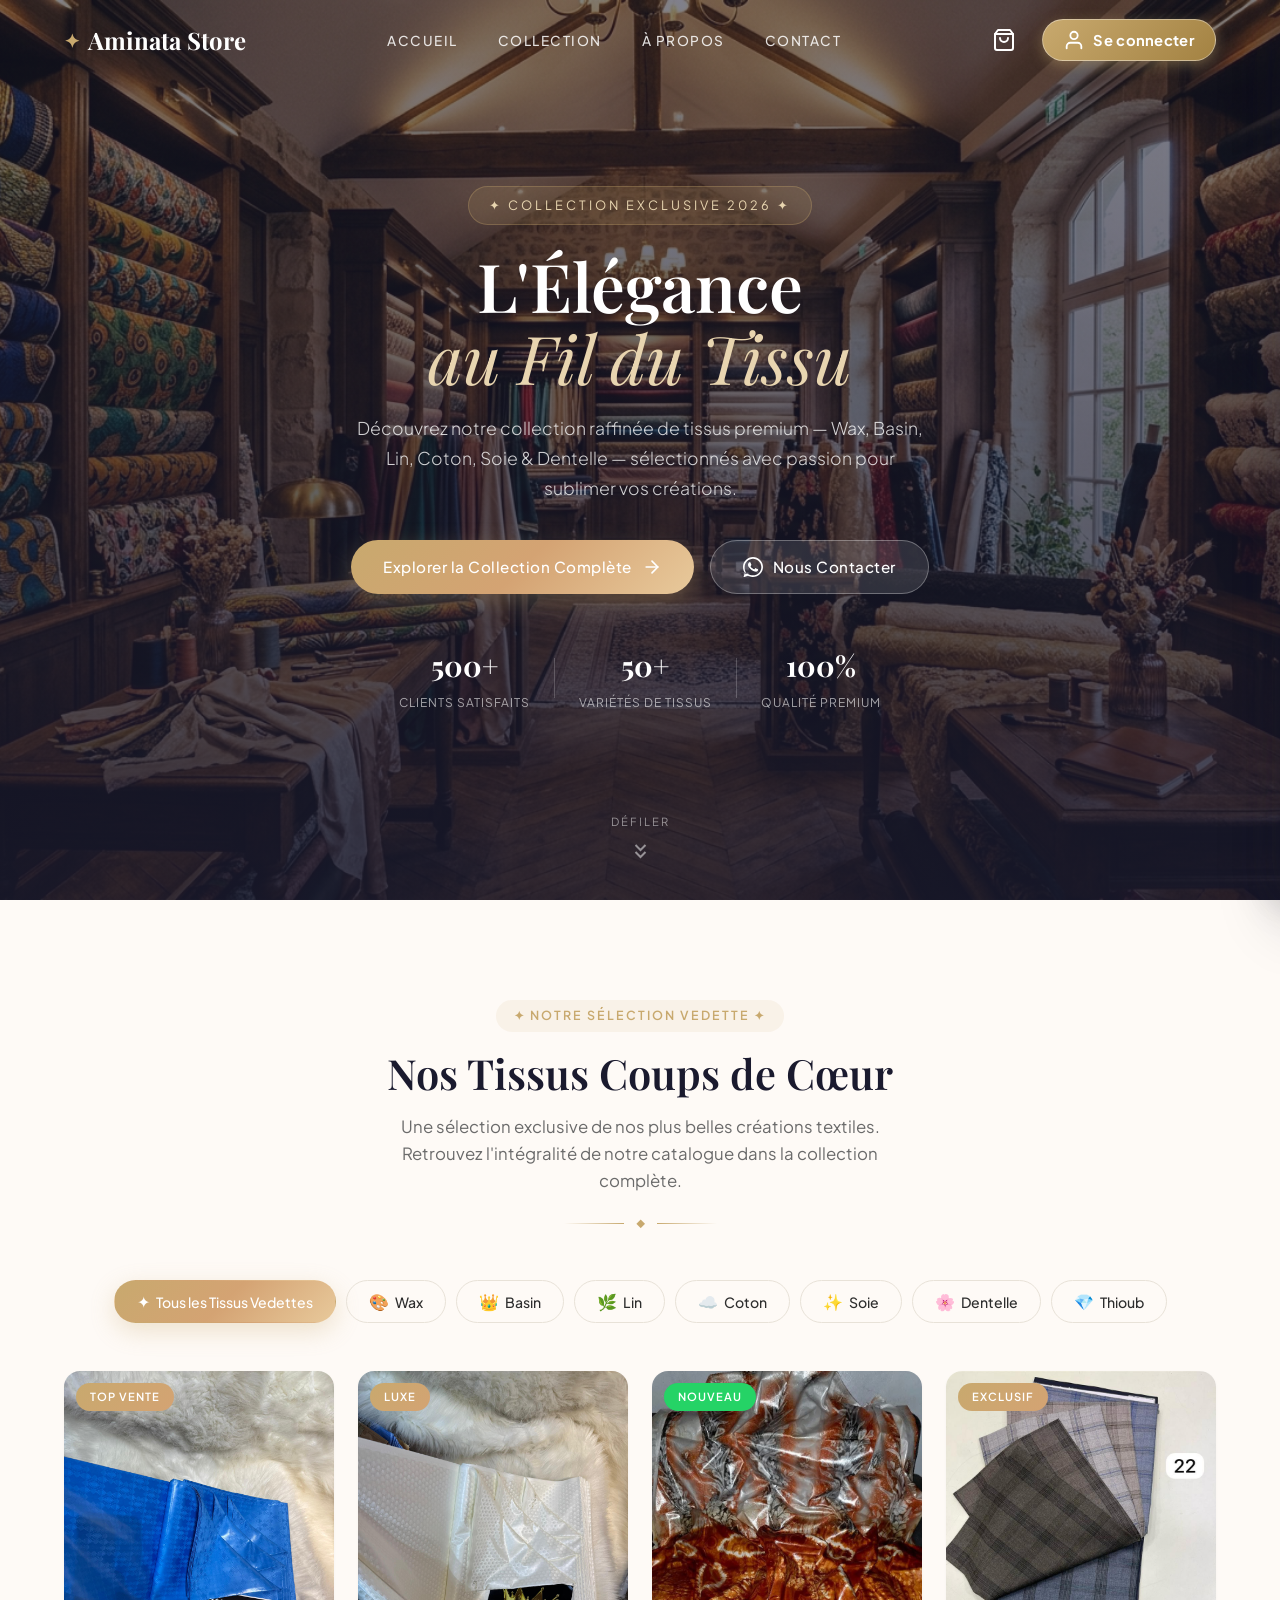
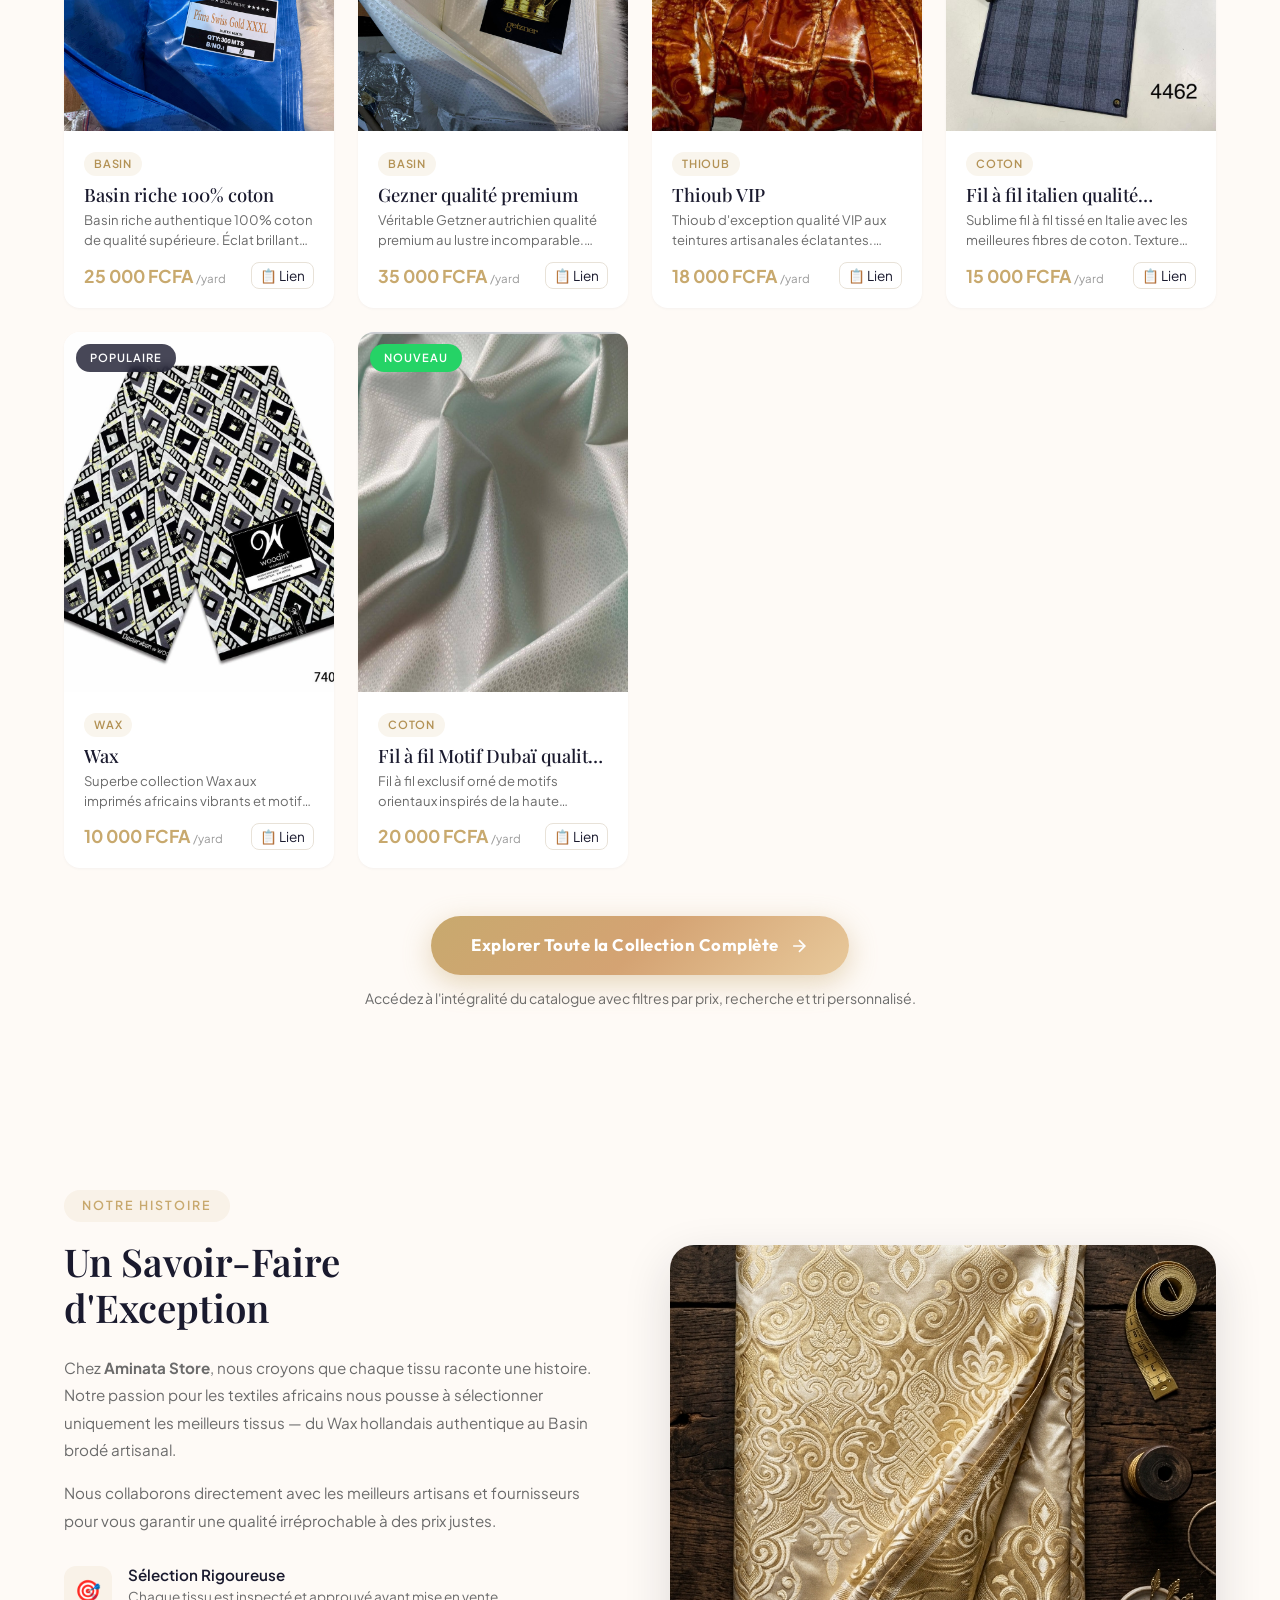
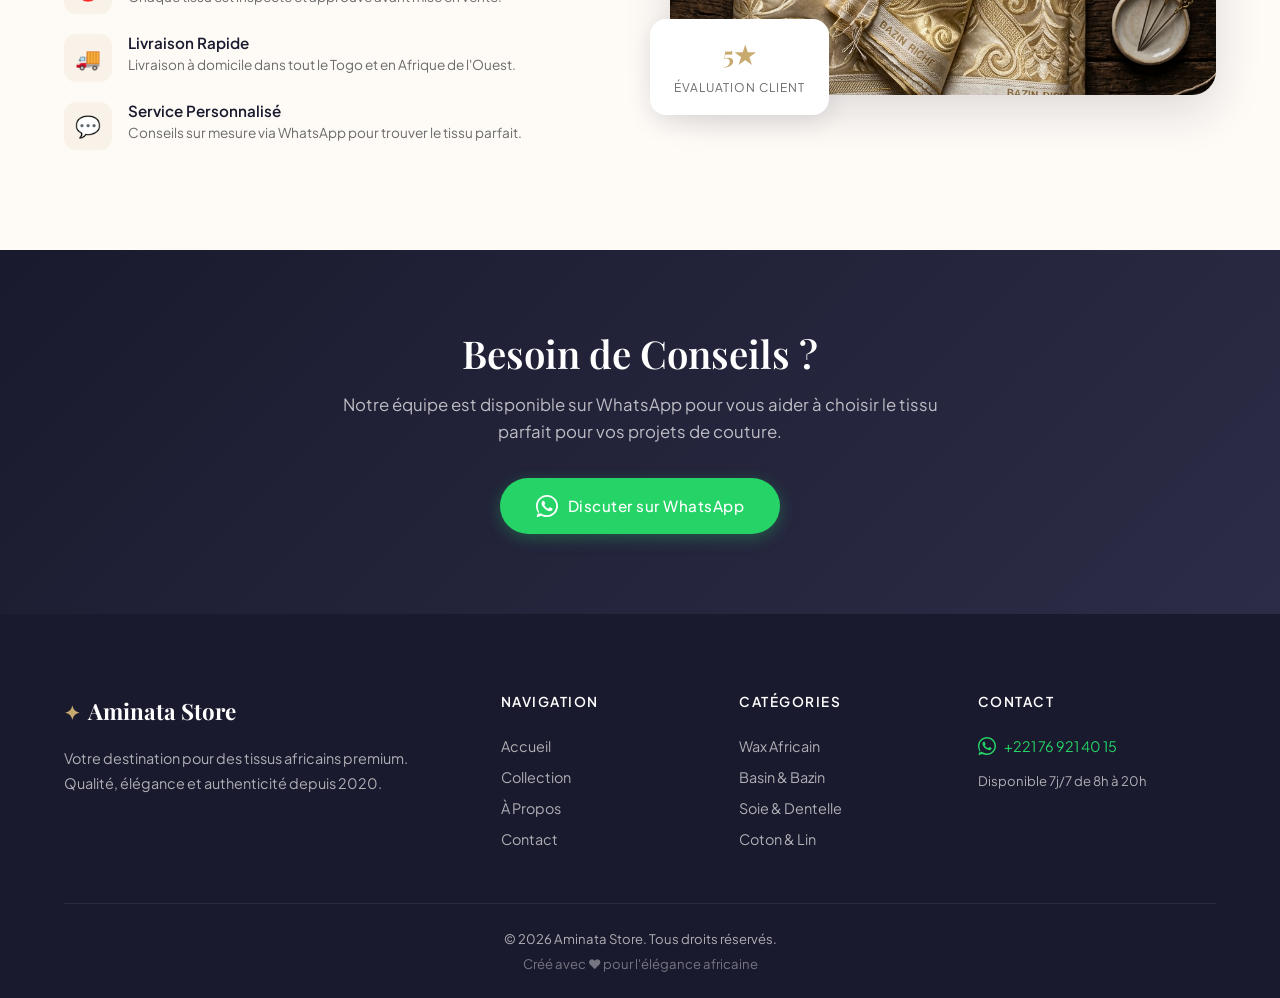
==== index.html @ 43025e97 "perf: instant 0ms product loading without blocking network calls on boot" ====
<!DOCTYPE html>
<html lang="fr">

<head>
    <meta charset="UTF-8">
    <meta name="viewport" content="width=device-width, initial-scale=1.0">
    <meta name="description"
        content="Aminata Store — Votre boutique en ligne de tissus africains premium. Wax, Basin, Lin, Coton, Soie, Dentelle et plus encore. Qualité exceptionnelle, livraison rapide.">
    <meta name="keywords"
        content="tissu, wax, basin, lin, coton, soie, dentelle, tissu africain, boutique tissu, pagne, bazin, ankara, aminata store">
    <meta name="theme-color" content="#C8A96E">
    <title>Aminata Store — Tissus Premium & Élégance Africaine</title>

    <!-- Google Fonts -->
    <link rel="preconnect" href="https://fonts.googleapis.com">
    <link rel="preconnect" href="https://fonts.gstatic.com" crossorigin>
    <link rel="preconnect" href="https://nglihypdaiyftfutjqoo.supabase.co" crossorigin>
    <link rel="dns-prefetch" href="https://nglihypdaiyftfutjqoo.supabase.co">
    <link
        href="https://fonts.googleapis.com/css2?family=Outfit:wght@300;400;500;600;700;800;900&family=Playfair+Display:ital,wght@0,400;0,500;0,600;0,700;0,800;1,400;1,500&family=Plus+Jakarta+Sans:wght@400;500;600;700;800&family=Inter:wght@300;400;500;600;700&display=swap"
        rel="stylesheet">

    <!-- Stylesheet -->
    <link rel="stylesheet" href="styles.css">

    <!-- Meta Pixel Code -->
    <script>
        !function (f, b, e, v, n, t, s) {
            if (f.fbq) return; n = f.fbq = function () {
                n.callMethod ?
                n.callMethod.apply(n, arguments) : n.queue.push(arguments)
            };
            if (!f._fbq) f._fbq = n; n.push = n; n.loaded = !0; n.version = '2.0';
            n.queue = []; t = b.createElement(e); t.async = !0;
            t.src = v; s = b.getElementsByTagName(e)[0];
            s.parentNode.insertBefore(t, s)
        }(window, document, 'script',
            'https://connect.facebook.net/en_US/fbevents.js');
        var _activePixel = (function () { try { return localStorage.getItem('aminata_meta_pixel_id') || '1532882571493316'; } catch (e) { return '1532882571493316'; } })();
        fbq('init', _activePixel);
        fbq('track', 'PageView');
    </script>
    <noscript><img height="1" width="1" style="display:none"
            src="https://www.facebook.com/tr?id=1532882571493316&ev=PageView&noscript=1" /></noscript>
    <!-- End Meta Pixel Code -->
</head>

<body>

    <!-- ===== NAVIGATION ===== -->
    <nav class="navbar" id="navbar">
        <div class="navbar-container">
            <a href="#" class="navbar-logo">
                <span class="logo-icon">✦</span>
                <span class="logo-text">Aminata Store</span>
            </a>

            <ul class="navbar-links" id="navLinks">
                <li><a href="#accueil" class="nav-link">Accueil</a></li>
                <li><a href="collection.html" class="nav-link">Collection</a></li>
                <li><a href="#apropos" class="nav-link">À Propos</a></li>
                <li><a href="#contact" class="nav-link">Contact</a></li>
            </ul>

            <div class="navbar-actions">
                <button class="cart-btn" id="cartBtn" aria-label="Ouvrir le panier">
                    <svg width="24" height="24" viewBox="0 0 24 24" fill="none" stroke="currentColor" stroke-width="2"
                        stroke-linecap="round" stroke-linejoin="round">
                        <path d="M6 2L3 6v14a2 2 0 002 2h14a2 2 0 002-2V6l-3-4z"></path>
                        <line x1="3" y1="6" x2="21" y2="6"></line>
                        <path d="M16 10a4 4 0 01-8 0"></path>
                    </svg>
                    <span class="cart-badge" id="cartBadge">0</span>
                </button>
                <!-- Auth Button -->
                <button class="auth-btn" id="authBtn" aria-label="Se connecter">
                    <svg width="22" height="22" viewBox="0 0 24 24" fill="none" stroke="currentColor" stroke-width="2"
                        stroke-linecap="round" stroke-linejoin="round">
                        <path d="M20 21v-2a4 4 0 00-4-4H8a4 4 0 00-4 4v2"></path>
                        <circle cx="12" cy="7" r="4"></circle>
                    </svg>
                    <span class="auth-btn-text" id="authBtnText">Se connecter</span>
                </button>


                <button class="hamburger" id="hamburger" aria-label="Menu">
                    <span></span>
                    <span></span>
                    <span></span>
                </button>
            </div>
        </div>
    </nav>

    <!-- ===== HERO SECTION ===== -->
    <section class="hero" id="accueil">
        <div class="hero-bg" style="background-image: url('images/hero_banner.jpg');"></div>
        <div class="hero-overlay"></div>
        <div class="hero-content">
            <div class="hero-badge">✦ Collection Exclusive 2026 ✦</div>
            <h1 class="hero-title">L'Élégance<br><span class="hero-title-accent">au Fil du Tissu</span></h1>
            <p class="hero-subtitle">Découvrez notre collection raffinée de tissus premium — Wax, Basin, Lin, Coton,
                Soie & Dentelle — sélectionnés avec passion pour sublimer vos créations.</p>
            <div class="hero-actions">
                <a href="collection.html" class="btn btn-primary" id="ctaExplorer">
                    <span>Explorer la Collection Complète</span>
                    <svg width="20" height="20" viewBox="0 0 24 24" fill="none" stroke="currentColor" stroke-width="2"
                        stroke-linecap="round" stroke-linejoin="round">
                        <line x1="5" y1="12" x2="19" y2="12"></line>
                        <polyline points="12 5 19 12 12 19"></polyline>
                    </svg>
                </a>
                <a href="https://wa.me/221769214015" target="_blank" class="btn btn-secondary" id="ctaWhatsApp">
                    <svg width="20" height="20" viewBox="0 0 24 24" fill="currentColor">
                        <path
                            d="M17.472 14.382c-.297-.149-1.758-.867-2.03-.967-.273-.099-.471-.148-.67.15-.197.297-.767.966-.94 1.164-.173.199-.347.223-.644.075-.297-.15-1.255-.463-2.39-1.475-.883-.788-1.48-1.761-1.653-2.059-.173-.297-.018-.458.13-.606.134-.133.298-.347.446-.52.149-.174.198-.298.298-.497.099-.198.05-.371-.025-.52-.075-.149-.669-1.612-.916-2.207-.242-.579-.487-.5-.669-.51-.173-.008-.371-.01-.57-.01-.198 0-.52.074-.792.372-.272.297-1.04 1.016-1.04 2.479 0 1.462 1.065 2.875 1.213 3.074.149.198 2.096 3.2 5.077 4.487.709.306 1.262.489 1.694.625.712.227 1.36.195 1.871.118.571-.085 1.758-.719 2.006-1.413.248-.694.248-1.289.173-1.413-.074-.124-.272-.198-.57-.347z" />
                        <path
                            d="M12 0C5.373 0 0 5.373 0 12c0 2.625.846 5.059 2.284 7.034L.789 23.492a.5.5 0 00.611.611l4.458-1.495A11.952 11.952 0 0012 24c6.627 0 12-5.373 12-12S18.627 0 12 0zm0 22c-2.384 0-4.593-.693-6.46-1.886l-.452-.287-2.648.888.888-2.648-.287-.452A9.956 9.956 0 012 12C2 6.486 6.486 2 12 2s10 4.486 10 10-4.486 10-10 10z" />
                    </svg>
                    <span>Nous Contacter</span>
                </a>
            </div>
            <div class="hero-stats">
                <div class="stat">
                    <span class="stat-number">500+</span>
                    <span class="stat-label">Clients Satisfaits</span>
                </div>
                <div class="stat-divider"></div>
                <div class="stat">
                    <span class="stat-number">50+</span>
                    <span class="stat-label">Variétés de Tissus</span>
                </div>
                <div class="stat-divider"></div>
                <div class="stat">
                    <span class="stat-number">100%</span>
                    <span class="stat-label">Qualité Premium</span>
                </div>
            </div>
        </div>
        <div class="hero-scroll-indicator">
            <span>Défiler</span>
            <div class="scroll-arrow">
                <svg width="24" height="24" viewBox="0 0 24 24" fill="none" stroke="currentColor" stroke-width="2">
                    <polyline points="7 13 12 18 17 13"></polyline>
                    <polyline points="7 6 12 11 17 6"></polyline>
                </svg>
            </div>
        </div>
    </section>

    <!-- ===== FAVORITES / COUPS DE CŒUR SECTION ===== -->
    <section class="collection" id="collection">
        <div class="container">
            <div class="section-header">
                <span class="section-badge">✦ Notre Sélection Vedette ✦</span>
                <h2 class="section-title">Nos Tissus Coups de Cœur</h2>
                <p class="section-subtitle">Une sélection exclusive de nos plus belles créations textiles. Retrouvez
                    l'intégralité de notre catalogue dans la collection complète.</p>
                <div class="section-divider">
                    <span class="divider-diamond">◆</span>
                </div>
            </div>

            <!-- Category Filters for Featured Products -->
            <div class="categories" id="categories">
                <button class="category-tab active" data-category="all">
                    <span class="tab-icon">✦</span>
                    Tous les Tissus Vedettes
                </button>
                <button class="category-tab" data-category="Wax">
                    <span class="tab-icon">🎨</span>
                    Wax
                </button>
                <button class="category-tab" data-category="Basin">
                    <span class="tab-icon">👑</span>
                    Basin
                </button>
                <button class="category-tab" data-category="Lin">
                    <span class="tab-icon">🌿</span>
                    Lin
                </button>
                <button class="category-tab" data-category="Coton">
                    <span class="tab-icon">☁️</span>
                    Coton
                </button>
                <button class="category-tab" data-category="Soie">
                    <span class="tab-icon">✨</span>
                    Soie
                </button>
                <button class="category-tab" data-category="Dentelle">
                    <span class="tab-icon">🌸</span>
                    Dentelle
                </button>
                <button class="category-tab" data-category="Thioub">
                    <span class="tab-icon">💎</span>
                    Thioub
                </button>
            </div>

            <!-- Favorites Products Grid -->
            <div class="products-grid" id="productsGrid">
                <!-- Only favorite products are rendered here by JavaScript -->
            </div>

            <!-- Direct CTA to Full Collection Page -->
            <div class="view-all-collection-box">
                <a href="collection.html" class="btn btn-primary btn-view-all">
                    <span>Explorer Toute la Collection Complète</span>
                    <svg width="20" height="20" viewBox="0 0 24 24" fill="none" stroke="currentColor" stroke-width="2">
                        <line x1="5" y1="12" x2="19" y2="12"></line>
                        <polyline points="12 5 19 12 12 19"></polyline>
                    </svg>
                </a>
                <p style="font-size: 0.88rem; color: var(--color-text-light);">Accédez à l'intégralité du catalogue avec
                    filtres par prix, recherche et tri personnalisé.</p>
            </div>
        </div>
    </section>

    <!-- ===== ABOUT SECTION ===== -->
    <section class="about" id="apropos">
        <div class="container">
            <div class="about-grid">
                <div class="about-content">
                    <span class="section-badge">Notre Histoire</span>
                    <h2 class="section-title" style="text-align: left;">Un Savoir-Faire<br>d'Exception</h2>
                    <p class="about-text">Chez <strong>Aminata Store</strong>, nous croyons que chaque tissu raconte une
                        histoire. Notre passion pour les textiles africains nous pousse à sélectionner uniquement les
                        meilleurs tissus — du Wax hollandais authentique au Basin brodé artisanal.</p>
                    <p class="about-text">Nous collaborons directement avec les meilleurs artisans et fournisseurs pour
                        vous garantir une qualité irréprochable à des prix justes.</p>
                    <div class="about-features">
                        <div class="feature">
                            <div class="feature-icon">🎯</div>
                            <div>
                                <h4>Sélection Rigoureuse</h4>
                                <p>Chaque tissu est inspecté et approuvé avant mise en vente.</p>
                            </div>
                        </div>
                        <div class="feature">
                            <div class="feature-icon">🚚</div>
                            <div>
                                <h4>Livraison Rapide</h4>
                                <p>Livraison à domicile dans tout le Togo et en Afrique de l'Ouest.</p>
                            </div>
                        </div>
                        <div class="feature">
                            <div class="feature-icon">💬</div>
                            <div>
                                <h4>Service Personnalisé</h4>
                                <p>Conseils sur mesure via WhatsApp pour trouver le tissu parfait.</p>
                            </div>
                        </div>
                    </div>
                </div>
                <div class="about-visual">
                    <div class="about-image-wrapper">
                        <img src="images/basin_riche.jpg" alt="Tissus premium de Aminata Store" loading="lazy">
                        <div class="about-image-accent"></div>
                    </div>
                    <div class="about-trust-badge">
                        <span class="trust-number">5★</span>
                        <span class="trust-text">Évaluation Client</span>
                    </div>
                </div>
            </div>
        </div>
    </section>

    <!-- ===== CONTACT / CTA SECTION ===== -->
    <section class="cta-section" id="contact">
        <div class="container">
            <div class="cta-content">
                <h2 class="cta-title">Besoin de Conseils ?</h2>
                <p class="cta-text">Notre équipe est disponible sur WhatsApp pour vous aider à choisir le tissu parfait
                    pour vos projets de couture.</p>
                <a href="https://wa.me/221769214015" target="_blank" class="btn btn-whatsapp">
                    <svg width="24" height="24" viewBox="0 0 24 24" fill="currentColor">
                        <path
                            d="M17.472 14.382c-.297-.149-1.758-.867-2.03-.967-.273-.099-.471-.148-.67.15-.197.297-.767.966-.94 1.164-.173.199-.347.223-.644.075-.297-.15-1.255-.463-2.39-1.475-.883-.788-1.48-1.761-1.653-2.059-.173-.297-.018-.458.13-.606.134-.133.298-.347.446-.52.149-.174.198-.298.298-.497.099-.198.05-.371-.025-.52-.075-.149-.669-1.612-.916-2.207-.242-.579-.487-.5-.669-.51-.173-.008-.371-.01-.57-.01-.198 0-.52.074-.792.372-.272.297-1.04 1.016-1.04 2.479 0 1.462 1.065 2.875 1.213 3.074.149.198 2.096 3.2 5.077 4.487.709.306 1.262.489 1.694.625.712.227 1.36.195 1.871.118.571-.085 1.758-.719 2.006-1.413.248-.694.248-1.289.173-1.413-.074-.124-.272-.198-.57-.347z" />
                        <path
                            d="M12 0C5.373 0 0 5.373 0 12c0 2.625.846 5.059 2.284 7.034L.789 23.492a.5.5 0 00.611.611l4.458-1.495A11.952 11.952 0 0012 24c6.627 0 12-5.373 12-12S18.627 0 12 0zm0 22c-2.384 0-4.593-.693-6.46-1.886l-.452-.287-2.648.888.888-2.648-.287-.452A9.956 9.956 0 012 12C2 6.486 6.486 2 12 2s10 4.486 10 10-4.486 10-10 10z" />
                    </svg>
                    <span>Discuter sur WhatsApp</span>
                </a>
            </div>
        </div>
    </section>

    <!-- ===== FOOTER ===== -->
    <footer class="footer">
        <div class="container">
            <div class="footer-grid">
                <div class="footer-brand">
                    <a href="#" class="footer-logo">
                        <span class="logo-icon">✦</span>
                        <span>Aminata Store</span>
                    </a>
                    <p class="footer-desc">Votre destination pour des tissus africains premium. Qualité, élégance et
                        authenticité depuis 2020.</p>
                </div>
                <div class="footer-links">
                    <h4>Navigation</h4>
                    <a href="#accueil">Accueil</a>
                    <a href="#collection">Collection</a>
                    <a href="#apropos">À Propos</a>
                    <a href="#contact">Contact</a>
                </div>
                <div class="footer-links">
                    <h4>Catégories</h4>
                    <a href="#collection" data-filter="Wax">Wax Africain</a>
                    <a href="#collection" data-filter="Basin">Basin & Bazin</a>
                    <a href="#collection" data-filter="Soie">Soie & Dentelle</a>
                    <a href="#collection" data-filter="Coton">Coton & Lin</a>
                </div>
                <div class="footer-contact">
                    <h4>Contact</h4>
                    <a href="https://wa.me/221769214015" target="_blank" class="footer-whatsapp">
                        <svg width="18" height="18" viewBox="0 0 24 24" fill="currentColor">
                            <path
                                d="M17.472 14.382c-.297-.149-1.758-.867-2.03-.967-.273-.099-.471-.148-.67.15-.197.297-.767.966-.94 1.164-.173.199-.347.223-.644.075-.297-.15-1.255-.463-2.39-1.475-.883-.788-1.48-1.761-1.653-2.059-.173-.297-.018-.458.13-.606.134-.133.298-.347.446-.52.149-.174.198-.298.298-.497.099-.198.05-.371-.025-.52-.075-.149-.669-1.612-.916-2.207-.242-.579-.487-.5-.669-.51-.173-.008-.371-.01-.57-.01-.198 0-.52.074-.792.372-.272.297-1.04 1.016-1.04 2.479 0 1.462 1.065 2.875 1.213 3.074.149.198 2.096 3.2 5.077 4.487.709.306 1.262.489 1.694.625.712.227 1.36.195 1.871.118.571-.085 1.758-.719 2.006-1.413.248-.694.248-1.289.173-1.413-.074-.124-.272-.198-.57-.347z" />
                            <path
                                d="M12 0C5.373 0 0 5.373 0 12c0 2.625.846 5.059 2.284 7.034L.789 23.492a.5.5 0 00.611.611l4.458-1.495A11.952 11.952 0 0012 24c6.627 0 12-5.373 12-12S18.627 0 12 0zm0 22c-2.384 0-4.593-.693-6.46-1.886l-.452-.287-2.648.888.888-2.648-.287-.452A9.956 9.956 0 012 12C2 6.486 6.486 2 12 2s10 4.486 10 10-4.486 10-10 10z" />
                        </svg>
                        <span>+221 76 921 40 15</span>
                    </a>
                    <p class="footer-hours">Disponible 7j/7 de 8h à 20h</p>
                </div>
            </div>
            <div class="footer-bottom">
                <p>&copy; 2026 Aminata Store. Tous droits réservés.</p>
                <p class="footer-credit">Créé avec ❤️ pour l'élégance africaine</p>
            </div>
        </div>
    </footer>

    <!-- ===== CART SIDEBAR ===== -->
    <div class="cart-overlay" id="cartOverlay"></div>
    <aside class="cart-sidebar" id="cartSidebar">
        <div class="cart-header">
            <h3>
                <svg width="22" height="22" viewBox="0 0 24 24" fill="none" stroke="currentColor" stroke-width="2"
                    stroke-linecap="round" stroke-linejoin="round">
                    <path d="M6 2L3 6v14a2 2 0 002 2h14a2 2 0 002-2V6l-3-4z"></path>
                    <line x1="3" y1="6" x2="21" y2="6"></line>
                    <path d="M16 10a4 4 0 01-8 0"></path>
                </svg>
                Mon Panier
                <span class="cart-header-count" id="cartHeaderCount">(0)</span>
            </h3>
            <button class="cart-close" id="cartClose" aria-label="Fermer le panier">
                <svg width="24" height="24" viewBox="0 0 24 24" fill="none" stroke="currentColor" stroke-width="2"
                    stroke-linecap="round" stroke-linejoin="round">
                    <line x1="18" y1="6" x2="6" y2="18"></line>
                    <line x1="6" y1="6" x2="18" y2="18"></line>
                </svg>
            </button>
        </div>

        <div class="cart-items" id="cartItems">
            <!-- Cart items rendered by JS -->
        </div>

        <div class="cart-empty" id="cartEmpty">
            <div class="cart-empty-icon">
                <svg width="64" height="64" viewBox="0 0 24 24" fill="none" stroke="currentColor" stroke-width="1"
                    stroke-linecap="round" stroke-linejoin="round" opacity="0.3">
                    <path d="M6 2L3 6v14a2 2 0 002 2h14a2 2 0 002-2V6l-3-4z"></path>
                    <line x1="3" y1="6" x2="21" y2="6"></line>
                    <path d="M16 10a4 4 0 01-8 0"></path>
                </svg>
            </div>
            <p class="cart-empty-text">Votre panier est vide</p>
            <p class="cart-empty-subtext">Explorez notre collection et ajoutez vos tissus favoris !</p>
            <button class="btn btn-outline" id="continueShopping">Continuer mes achats</button>
        </div>

        <div class="cart-footer" id="cartFooter">
            <div class="cart-total">
                <span>Total</span>
                <span class="cart-total-amount" id="cartTotal">0 FCFA</span>
            </div>
            <button class="btn btn-checkout" id="checkoutBtn">
                <span>Commander</span>
                <svg width="20" height="20" viewBox="0 0 24 24" fill="none" stroke="currentColor" stroke-width="2"
                    stroke-linecap="round" stroke-linejoin="round">
                    <line x1="5" y1="12" x2="19" y2="12"></line>
                    <polyline points="12 5 19 12 12 19"></polyline>
                </svg>
            </button>
        </div>
    </aside>

    <!-- ===== CHECKOUT MODAL ===== -->
    <div class="modal-overlay" id="checkoutOverlay"></div>
    <div class="checkout-modal" id="checkoutModal">
        <button class="modal-close" id="checkoutClose" aria-label="Fermer">
            <svg width="24" height="24" viewBox="0 0 24 24" fill="none" stroke="currentColor" stroke-width="2"
                stroke-linecap="round" stroke-linejoin="round">
                <line x1="18" y1="6" x2="6" y2="18"></line>
                <line x1="6" y1="6" x2="18" y2="18"></line>
            </svg>
        </button>

        <div class="checkout-header">
            <h3>Finaliser la Commande</h3>
            <p>Remplissez vos informations pour finaliser votre commande.</p>
        </div>

        <!-- Order Summary -->
        <div class="order-summary" id="orderSummary">
            <h4>📋 Récapitulatif</h4>
            <div class="order-items" id="orderItems">
                <!-- Filled by JS -->
            </div>
            <div class="order-total">
                <span>Total à payer</span>
                <span class="order-total-amount" id="orderTotal">0 FCFA</span>
            </div>
        </div>

        <!-- Checkout Form -->
        <form class="checkout-form" id="checkoutForm" novalidate>
            <div class="form-group">
                <label for="clientNom">
                    <svg width="16" height="16" viewBox="0 0 24 24" fill="none" stroke="currentColor" stroke-width="2">
                        <path d="M20 21v-2a4 4 0 00-4-4H8a4 4 0 00-4 4v2"></path>
                        <circle cx="12" cy="7" r="4"></circle>
                    </svg>
                    Nom complet <span class="required">*</span>
                </label>
                <input type="text" id="clientNom" placeholder="Ex: Aminata Diallo" required autocomplete="name">
                <span class="form-error" id="nomError"></span>
            </div>

            <div class="form-group">
                <label for="clientPhone">
                    <svg width="16" height="16" viewBox="0 0 24 24" fill="none" stroke="currentColor" stroke-width="2">
                        <path
                            d="M22 16.92v3a2 2 0 01-2.18 2 19.79 19.79 0 01-8.63-3.07 19.5 19.5 0 01-6-6 19.79 19.79 0 01-3.07-8.67A2 2 0 014.11 2h3a2 2 0 012 1.72 12.84 12.84 0 00.7 2.81 2 2 0 01-.45 2.11L8.09 9.91a16 16 0 006 6l1.27-1.27a2 2 0 012.11-.45 12.84 12.84 0 002.81.7A2 2 0 0122 16.92z">
                        </path>
                    </svg>
                    Numéro WhatsApp (avec indicatif) <span class="required">*</span>
                </label>
                <div class="phone-input-wrapper">
                    <select id="countrySelect" class="country-select" aria-label="Indicatif pays">
                        <option value="228" data-flag="🇹🇬" selected>🇹🇬 Togo (+228)</option>
                        <option value="229" data-flag="🇧🇯">🇧🇯 Bénin (+229)</option>
                        <option value="225" data-flag="🇨🇮">🇨🇮 Côte d'Ivoire (+225)</option>
                        <option value="221" data-flag="🇸🇳">🇸🇳 Sénégal (+221)</option>
                        <option value="223" data-flag="🇲🇱">🇲🇱 Mali (+223)</option>
                        <option value="226" data-flag="🇧🇫">🇧🇫 Burkina (+226)</option>
                        <option value="227" data-flag="🇳🇪">🇳🇪 Niger (+227)</option>
                        <option value="237" data-flag="🇨🇲">🇨🇲 Cameroun (+237)</option>
                        <option value="241" data-flag="🇬🇦">🇬🇦 Gabon (+241)</option>
                        <option value="242" data-flag="🇨🇬">🇨🇬 Congo (+242)</option>
                        <option value="243" data-flag="🇨🇩">🇨🇩 RDC (+243)</option>
                        <option value="224" data-flag="🇬🇳">🇬🇳 Guinée (+224)</option>
                        <option value="33" data-flag="🇫🇷">🇫🇷 France (+33)</option>
                        <option value="1" data-flag="🇺🇸">🇺🇸 USA/Canada (+1)</option>
                        <option value="32" data-flag="🇧🇪">🇧🇪 Belgique (+32)</option>
                    </select>
                    <input type="tel" id="clientPhone" placeholder="90 12 34 56" required autocomplete="tel-national">
                </div>
                <span class="form-error" id="phoneError"></span>
            </div>

            <div class="form-group">
                <label for="clientVille">
                    <svg width="16" height="16" viewBox="0 0 24 24" fill="none" stroke="currentColor" stroke-width="2">
                        <path d="M12 2C8.13 2 5 5.13 5 9c0 5.25 7 13 7 13s7-7.75 7-13c0-3.87-3.13-7-7-7z"></path>
                        <circle cx="12" cy="9" r="2.5"></circle>
                    </svg>
                    Ville / Quartier <span class="required">*</span>
                </label>
                <input type="text" id="clientVille" placeholder="Ex: Lomé, Tokoin" required>
                <span class="form-error" id="villeError"></span>
            </div>

            <div class="form-group">
                <label for="clientCommentaire">
                    <svg width="16" height="16" viewBox="0 0 24 24" fill="none" stroke="currentColor" stroke-width="2">
                        <path d="M21 15a2 2 0 01-2 2H7l-4 4V5a2 2 0 012-2h14a2 2 0 012 2z"></path>
                    </svg>
                    Commentaire ou instructions <span class="optional">(optionnel)</span>
                </label>
                <textarea id="clientCommentaire"
                    placeholder="Précisez une couleur préférée, un lieu de livraison, quantité en yards..."
                    rows="2"></textarea>
            </div>

            <button type="submit" class="btn btn-whatsapp-order" id="submitOrderBtn">
                <svg width="22" height="22" viewBox="0 0 24 24" fill="currentColor">
                    <path
                        d="M17.472 14.382c-.297-.149-1.758-.867-2.03-.967-.273-.099-.471-.148-.67.15-.197.297-.767.966-.94 1.164-.173.199-.347.223-.644.075-.297-.15-1.255-.463-2.39-1.475-.883-.788-1.48-1.761-1.653-2.059-.173-.297-.018-.458.13-.606.134-.133.298-.347.446-.52.149-.174.198-.298.298-.497.099-.198.05-.371-.025-.52-.075-.149-.669-1.612-.916-2.207-.242-.579-.487-.5-.669-.51-.173-.008-.371-.01-.57-.01-.198 0-.52.074-.792.372-.272.297-1.04 1.016-1.04 2.479 0 1.462 1.065 2.875 1.213 3.074.149.198 2.096 3.2 5.077 4.487.709.306 1.262.489 1.694.625.712.227 1.36.195 1.871.118.571-.085 1.758-.719 2.006-1.413.248-.694.248-1.289.173-1.413-.074-.124-.272-.198-.57-.347z" />
                    <path
                        d="M12 0C5.373 0 0 5.373 0 12c0 2.625.846 5.059 2.284 7.034L.789 23.492a.5.5 0 00.611.611l4.458-1.495A11.952 11.952 0 0012 24c6.627 0 12-5.373 12-12S18.627 0 12 0zm0 22c-2.384 0-4.593-.693-6.46-1.886l-.452-.287-2.648.888.888-2.648-.287-.452A9.956 9.956 0 012 12C2 6.486 6.486 2 12 2s10 4.486 10 10-4.486 10-10 10z" />
                </svg>
                <span>Confirmer et Commander sur WhatsApp</span>
            </button>
        </form>
    </div>

    <!-- ===== PRODUCT QUICK VIEW MODAL ===== -->
    <div class="modal-overlay" id="quickViewOverlay"></div>
    <div class="quickview-modal" id="quickViewModal">
        <button class="modal-close" id="quickViewClose" aria-label="Fermer">
            <svg width="24" height="24" viewBox="0 0 24 24" fill="none" stroke="currentColor" stroke-width="2"
                stroke-linecap="round" stroke-linejoin="round">
                <line x1="18" y1="6" x2="6" y2="18"></line>
                <line x1="6" y1="6" x2="18" y2="18"></line>
            </svg>
        </button>
        <div class="quickview-content">
            <div class="quickview-media-section">
                <!-- Main Zoomable Media Display -->
                <div class="quickview-main-media zoom-container" id="qvMainMediaBox">
                    <img id="quickViewImage" class="zoom-image" src="" alt="">
                    <video id="quickViewVideo" class="zoom-video" controls autoplay loop style="display:none;"></video>
                    <div class="zoom-hint">🔍 Survolez pour zoomer</div>
                </div>
                <!-- Media Thumbnails Grid (photos & videos, max 20) -->
                <div class="quickview-thumbnails-wrapper">
                    <span class="media-count-label" id="qvMediaCount">Galerie (0/20)</span>
                    <div class="quickview-thumbnails" id="qvThumbnails"></div>
                </div>
            </div>
            <div class="quickview-details">
                <span class="quickview-category" id="quickViewCategory"></span>
                <h3 class="quickview-name" id="quickViewName"></h3>
                <p class="quickview-description" id="quickViewDescription"></p>
                <p class="quickview-price" id="quickViewPrice"></p>

                <!-- Color Classification & Variant Selector -->
                <div class="quickview-colors-section" id="qvColorsSection">
                    <label class="quickview-label">Couleurs / Variantes disponibles :</label>
                    <div class="color-swatches-grid" id="qvColorSwatches"></div>
                    <span class="selected-color-name" id="qvSelectedColorName"></span>
                </div>

                <div class="quickview-qty">
                    <label class="quickview-label">Quantité (yards) :</label>
                    <div class="qty-controls">
                        <button class="qty-btn" id="qvQtyMinus">−</button>
                        <input type="number" class="qty-input" id="qvQtyInput" value="1" min="1" max="99">
                        <button class="qty-btn" id="qvQtyPlus">+</button>
                    </div>
                </div>
                <button class="btn btn-primary btn-add-quickview" id="qvAddToCart">
                    <svg width="20" height="20" viewBox="0 0 24 24" fill="none" stroke="currentColor" stroke-width="2"
                        stroke-linecap="round" stroke-linejoin="round">
                        <path d="M6 2L3 6v14a2 2 0 002 2h14a2 2 0 002-2V6l-3-4z"></path>
                        <line x1="3" y1="6" x2="21" y2="6"></line>
                        <path d="M16 10a4 4 0 01-8 0"></path>
                    </svg>
                    <span>Ajouter au Panier</span>
                </button>
                <div id="quickViewCopyBtnContainer"></div>
            </div>
        </div>
    </div>

    <!-- ===== LOGIN MODAL ===== -->
    <div class="modal-overlay" id="loginOverlay"></div>
    <div class="login-modal" id="loginModal">
        <button class="modal-close" id="loginClose" aria-label="Fermer">
            <svg width="24" height="24" viewBox="0 0 24 24" fill="none" stroke="currentColor" stroke-width="2"
                stroke-linecap="round" stroke-linejoin="round">
                <line x1="18" y1="6" x2="6" y2="18"></line>
                <line x1="6" y1="6" x2="18" y2="18"></line>
            </svg>
        </button>
        <div class="login-header">
            <h3>Se connecter</h3>
            <p>Choisissez votre type de compte</p>
        </div>
        <!-- Login Tabs -->
        <div class="login-tabs">
            <button class="login-tab active" data-tab="proprietaire">
                <svg width="18" height="18" viewBox="0 0 24 24" fill="none" stroke="currentColor" stroke-width="2"
                    stroke-linecap="round" stroke-linejoin="round" style="vertical-align:-3px;margin-right:4px;">
                    <path d="M2 4l3 12h14l3-12-6 7-4-7-4 7-6-7z"></path>
                </svg>
                <span>Propriétaire</span>
            </button>
            <button class="login-tab" data-tab="client">
                <svg width="18" height="18" viewBox="0 0 24 24" fill="none" stroke="currentColor" stroke-width="2"
                    stroke-linecap="round" stroke-linejoin="round" style="vertical-align:-3px;margin-right:4px;">
                    <path d="M20 21v-2a4 4 0 0 0-4-4H8a4 4 0 0 0-4 4v2"></path>
                    <circle cx="12" cy="7" r="4"></circle>
                </svg>
                <span>Client</span>
            </button>
        </div>
        <!-- Proprietaire Tab -->
        <div class="login-tab-content active" id="tabProprietaire">
            <form id="adminLoginForm" novalidate>
                <div class="form-group">
                    <label for="adminUser">Nom d'utilisateur</label>
                    <input type="text" id="adminUser" placeholder="Nom d'utilisateur" autocomplete="username">
                </div>
                <div class="form-group">
                    <label for="adminPass">Mot de passe</label>
                    <input type="password" id="adminPass" placeholder="Mot de passe" autocomplete="current-password">
                </div>
                <span class="form-error" id="adminLoginError"></span>
                <button type="submit" class="btn btn-login btn-admin-login">
                    <svg width="18" height="18" viewBox="0 0 24 24" fill="none" stroke="currentColor" stroke-width="2">
                        <path d="M2 4l3 12h14l3-12-6 7-4-7-4 7-6-7z"></path>
                    </svg>
                    <span>Connexion Propriétaire</span>
                </button>
            </form>
        </div>
        <!-- Client Tab -->
        <div class="login-tab-content" id="tabClient">
            <!-- Client Login -->
            <div id="clientLoginView">
                <form id="clientLoginForm" novalidate>
                    <div class="form-group">
                        <label for="clientLoginPhone">Numéro WhatsApp *</label>
                        <div class="phone-input-wrapper">
                            <select id="loginCountrySelect" class="country-select" aria-label="Indicatif pays">
                                <option value="228" selected>🇹🇬 +228 (Togo)</option>
                                <option value="229">🇧🇯 +229 (Bénin)</option>
                                <option value="225">🇨🇮 +225 (Côte d'Ivoire)</option>
                                <option value="221">🇸🇳 +221 (Sénégal)</option>
                                <option value="223">🇲🇱 +223 (Mali)</option>
                                <option value="226">🇧🇫 +226 (Burkina)</option>
                                <option value="227">🇳🇪 +227 (Niger)</option>
                                <option value="237">🇨🇲 +237 (Cameroun)</option>
                                <option value="241">🇬🇦 +241 (Gabon)</option>
                                <option value="242">🇨🇬 +242 (Congo)</option>
                                <option value="243">🇨🇩 +243 (RDC)</option>
                                <option value="224">🇬🇳 +224 (Guinée)</option>
                                <option value="33">🇫🇷 +33 (France)</option>
                                <option value="1">🇺🇸 +1 (USA / Canada)</option>
                                <option value="32">🇧🇪 +32 (Belgique)</option>
                                <option value="41">🇨🇭 +41 (Suisse)</option>
                                <option value="44">🇬🇧 +44 (UK)</option>
                                <option value="49">🇩🇪 +49 (Allemagne)</option>
                                <option value="39">🇮🇹 +39 (Italie)</option>
                                <option value="34">🇪🇸 +34 (Espagne)</option>
                                <option value="other">🌐 Autre (+)</option>
                            </select>
                            <input type="tel" id="clientLoginPhone" placeholder="90 12 34 56" required
                                autocomplete="tel">
                        </div>
                    </div>
                    <div class="form-group">
                        <label for="clientLoginPass">Mot de passe *</label>
                        <input type="password" id="clientLoginPass" placeholder="••••••••" required
                            autocomplete="current-password">
                    </div>
                    <span class="form-error" id="clientLoginError"></span>
                    <button type="submit" class="btn btn-login btn-client-login">
                        <svg width="20" height="20" viewBox="0 0 24 24" fill="none" stroke="currentColor"
                            stroke-width="2" stroke-linecap="round" stroke-linejoin="round">
                            <path d="M15 3h4a2 2 0 0 1 2 2v14a2 2 0 0 1-2 2h-4"></path>
                            <polyline points="10 17 15 12 10 7"></polyline>
                            <line x1="15" y1="12" x2="3" y2="12"></line>
                        </svg>
                        <span>Se connecter au Compte</span>
                    </button>
                </form>
                <div class="login-switch">
                    <p>Pas encore de compte ? <a href="#" id="showRegister">Créer un compte</a></p>
                </div>
            </div>
            <!-- Client Register -->
            <div id="clientRegisterView" style="display:none;">
                <form id="clientRegisterForm" novalidate>
                    <div class="form-row">
                        <div class="form-group">
                            <label for="regPrenom">Prénom *</label>
                            <input type="text" id="regPrenom" placeholder="Aminata" required autocomplete="given-name">
                        </div>
                        <div class="form-group">
                            <label for="regNom">Nom *</label>
                            <input type="text" id="regNom" placeholder="Diallo" required autocomplete="family-name">
                        </div>
                    </div>
                    <div class="form-group">
                        <label for="regPhone">Numéro WhatsApp *</label>
                        <div class="phone-input-wrapper">
                            <select id="regCountrySelect" class="country-select" aria-label="Indicatif pays">
                                <option value="228" selected>🇹🇬 +228 (Togo)</option>
                                <option value="229">🇧🇯 +229 (Bénin)</option>
                                <option value="225">🇨🇮 +225 (Côte d'Ivoire)</option>
                                <option value="221">🇸🇳 +221 (Sénégal)</option>
                                <option value="223">🇲🇱 +223 (Mali)</option>
                                <option value="226">🇧🇫 +226 (Burkina)</option>
                                <option value="227">🇳🇪 +227 (Niger)</option>
                                <option value="237">🇨🇲 +237 (Cameroun)</option>
                                <option value="241">🇬🇦 +241 (Gabon)</option>
                                <option value="242">🇨🇬 +242 (Congo)</option>
                                <option value="243">🇨🇩 +243 (RDC)</option>
                                <option value="224">🇬🇳 +224 (Guinée)</option>
                                <option value="33">🇫🇷 +33 (France)</option>
                                <option value="1">🇺🇸 +1 (USA / Canada)</option>
                                <option value="32">🇧🇪 +32 (Belgique)</option>
                                <option value="41">🇨🇭 +41 (Suisse)</option>
                                <option value="44">🇬🇧 +44 (UK)</option>
                                <option value="49">🇩🇪 +49 (Allemagne)</option>
                                <option value="39">🇮🇹 +39 (Italie)</option>
                                <option value="34">🇪🇸 +34 (Espagne)</option>
                                <option value="other">🌐 Autre (+)</option>
                            </select>
                            <input type="tel" id="regPhone" placeholder="90 12 34 56" required autocomplete="tel">
                        </div>
                    </div>
                    <div class="form-group">
                        <label for="regPass">Créer un mot de passe *</label>
                        <input type="password" id="regPass" placeholder="Min. 4 caractères" required
                            autocomplete="new-password">
                    </div>
                    <div class="form-group">
                        <label for="regPassConfirm">Confirmer le mot de passe *</label>
                        <input type="password" id="regPassConfirm" placeholder="Retapez le même mot de passe" required
                            autocomplete="new-password">
                    </div>
                    <span class="form-error" id="clientRegisterError"></span>
                    <button type="submit" class="btn btn-login btn-client-login">
                        <svg width="20" height="20" viewBox="0 0 24 24" fill="none" stroke="currentColor"
                            stroke-width="2" stroke-linecap="round" stroke-linejoin="round">
                            <path d="M16 21v-2a4 4 0 0 0-4-4H5a4 4 0 0 0-4 4v2"></path>
                            <circle cx="8.5" cy="7" r="4"></circle>
                            <line x1="20" y1="8" x2="20" y2="14"></line>
                            <line x1="17" y1="11" x2="23" y2="11"></line>
                        </svg>
                        <span>Créer mon Compte Client</span>
                    </button>
                </form>
                <div class="login-switch">
                    <p>Déjà un compte ? <a href="#" id="showLogin">Se connecter</a></p>
                </div>
            </div>
        </div>
    </div>

    <!-- ===== ADMIN PANEL ===== -->
    <div class="admin-overlay" id="adminOverlay"></div>
    <div class="admin-panel" id="adminPanel">
        <div class="admin-header">
            <div class="admin-header-left">
                <h2 class="admin-title">👑 Espace Administration</h2>
                <p class="admin-subtitle">Aminata Store — Gestion Complète</p>
            </div>
            <div class="admin-header-right">
                <button class="admin-logout-btn" id="adminLogoutBtn" aria-label="Se déconnecter" title="Se déconnecter">
                    <svg width="17" height="17" viewBox="0 0 24 24" fill="none" stroke="currentColor" stroke-width="2.3"
                        stroke-linecap="round" stroke-linejoin="round">
                        <path d="M9 21H5a2 2 0 0 1-2-2V5a2 2 0 0 1 2-2h4"></path>
                        <polyline points="16 17 21 12 16 7"></polyline>
                        <line x1="21" y1="12" x2="9" y2="12"></line>
                    </svg>
                    <span>Déconnexion</span>
                </button>
                <button class="admin-close" id="adminClose" aria-label="Fermer">
                    <svg width="24" height="24" viewBox="0 0 24 24" fill="none" stroke="currentColor" stroke-width="2">
                        <line x1="18" y1="6" x2="6" y2="18"></line>
                        <line x1="6" y1="6" x2="18" y2="18"></line>
                    </svg>
                </button>
            </div>
        </div>
        <!-- Admin Tabs -->
        <div class="admin-nav-tabs">
            <button class="admin-nav-tab active" data-admin-tab="orders">📦 Commandes</button>
            <button class="admin-nav-tab" data-admin-tab="products">🏷️ Produits</button>
            <button class="admin-nav-tab" data-admin-tab="chat">💬 Messages <span class="admin-chat-badge"
                    id="adminChatBadge"></span></button>
            <button class="admin-nav-tab" data-admin-tab="marketing">🚀 Marketing & IA</button>
        </div>
        <!-- Orders Tab -->
        <div class="admin-tab-content active" id="adminTabOrders">
            <div class="admin-kpis">
                <div class="kpi-card">
                    <div class="kpi-icon">📦</div>
                    <div class="kpi-value" id="kpiTotalOrders">0</div>
                    <div class="kpi-label">Commandes Totales</div>
                </div>
                <div class="kpi-card kpi-revenue">
                    <div class="kpi-icon">💰</div>
                    <div class="kpi-value" id="kpiRevenue">0 FCFA</div>
                    <div class="kpi-label">Chiffre d'Affaires</div>
                </div>
                <div class="kpi-card kpi-pending">
                    <div class="kpi-icon">⏳</div>
                    <div class="kpi-value" id="kpiPending">0</div>
                    <div class="kpi-label">En Attente</div>
                </div>
                <div class="kpi-card kpi-delivered">
                    <div class="kpi-icon">✅</div>
                    <div class="kpi-value" id="kpiDelivered">0</div>
                    <div class="kpi-label">Livrées</div>
                </div>
            </div>
            <div class="admin-toolbar">
                <div class="admin-search">
                    <svg width="18" height="18" viewBox="0 0 24 24" fill="none" stroke="currentColor" stroke-width="2">
                        <circle cx="11" cy="11" r="8"></circle>
                        <line x1="21" y1="21" x2="16.65" y2="16.65"></line>
                    </svg>
                    <input type="text" id="adminSearchInput" placeholder="Rechercher par nom ou téléphone...">
                </div>
                <div class="admin-filters">
                    <button class="admin-filter-btn active" data-status="all">Tous</button>
                    <button class="admin-filter-btn" data-status="nouveau">🆕 Nouveau</button>
                    <button class="admin-filter-btn" data-status="en_cours">🔄 En cours</button>
                    <button class="admin-filter-btn" data-status="livre">✅ Livré</button>
                    <button class="admin-filter-btn" data-status="annule">❌ Annulé</button>
                </div>
                <div class="admin-actions-bar">
                    <button class="admin-action-btn" id="adminTestSound">🔔 Test Son</button>
                    <button class="admin-action-btn" id="adminExportCSV">📊 Export CSV</button>
                </div>
            </div>
            <div class="admin-orders-container">
                <table class="admin-orders-table" id="adminOrdersTable">
                    <thead>
                        <tr>
                            <th>ID</th>
                            <th>Date & Heure</th>
                            <th>Client</th>
                            <th>WhatsApp</th>
                            <th>Montant</th>
                            <th>Statut</th>
                            <th>Actions</th>
                        </tr>
                    </thead>
                    <tbody id="adminOrdersBody"></tbody>
                </table>
                <div class="admin-empty" id="adminEmpty">
                    <div class="admin-empty-icon">📭</div>
                    <p>Aucune commande pour le moment</p>
                    <p class="admin-empty-sub">Les nouvelles commandes apparaîtront ici automatiquement.</p>
                </div>
            </div>
        </div>
        <!-- Products Tab -->
        <div class="admin-tab-content" id="adminTabProducts">
            <div class="admin-products-header">
                <h3>🏷️ Gestion des Produits</h3>
                <div style="display:flex;gap:10px;flex-wrap:wrap;">
                    <button class="btn btn-primary btn-add-product" id="addProductBtn">+ Ajouter un Produit</button>
                </div>
            </div>
            <div class="admin-products-grid" id="adminProductsGrid">
                <!-- Rendered by JS -->
            </div>
        </div>
        <!-- Chat Tab -->
        <div class="admin-tab-content" id="adminTabChat">
            <div class="admin-chat-layout">
                <div class="admin-chat-list" id="adminChatList">
                    <h4>💬 Conversations</h4>
                    <div class="admin-chat-contacts" id="adminChatContacts">
                        <!-- Rendered by JS -->
                    </div>
                </div>
                <div class="admin-chat-window" id="adminChatWindow">
                    <div class="admin-chat-placeholder" id="adminChatPlaceholder">
                        <div>💬</div>
                        <p>Sélectionnez une conversation</p>
                    </div>
                    <div class="admin-chat-active" id="adminChatActive" style="display:none;">
                        <div class="admin-chat-top-bar" id="adminChatTopBar"></div>
                        <div class="admin-chat-messages" id="adminChatMessages"></div>
                        <div class="admin-chat-input-bar">
                            <input type="text" id="adminChatInput" placeholder="Écrire un message...">
                            <button class="admin-chat-send" id="adminChatSend">
                                <svg width="20" height="20" viewBox="0 0 24 24" fill="none" stroke="currentColor"
                                    stroke-width="2">
                                    <line x1="22" y1="2" x2="11" y2="13"></line>
                                    <polygon points="22 2 15 22 11 13 2 9 22 2"></polygon>
                                </svg>
                            </button>
                        </div>
                    </div>
                </div>
            </div>
        </div>
        <!-- Marketing & IA Tab -->
        <div class="admin-tab-content" id="adminTabMarketing">
            <div class="marketing-dashboard">
                <!-- 1. Meta Pixel Manager Card (Discreet) -->
                <div class="marketing-card pixel-manager-card">
                    <div class="pixel-summary-row">
                        <div class="pixel-summary-left">
                            <div class="marketing-card-icon">🎯</div>
                            <div>
                                <h3>Meta Pixel (Facebook Ads)</h3>
                                <p>Mesure les visites, ajouts au panier et ventes générés par vos publicités.</p>
                            </div>
                        </div>
                        <div class="pixel-summary-right">
                            <span class="pixel-status-badge" id="pixelStatusBadge">✅ Pixel Actif</span>
                            <button type="button" class="btn btn-secondary btn-toggle-pixel-editor"
                                id="btnTogglePixelEditor">
                                ⚙️ Changer le pixel
                            </button>
                        </div>
                    </div>

                    <!-- Hidden by default editor drawer -->
                    <div class="pixel-editor-drawer" id="pixelEditorDrawer" style="display:none;">
                        <form id="pixelConfigForm" class="pixel-form" novalidate>
                            <div class="form-group">
                                <label for="metaPixelCodeInput">
                                    Code Source complet du Meta Pixel (Facebook Ads) :
                                </label>
                                <textarea id="metaPixelCodeInput" class="pixel-code-textarea" rows="6"
                                    placeholder="Collez ici le code source complet de votre Pixel Meta (avec les balises <script>...)"></textarea>
                                <div class="pixel-actions-row">
                                    <button type="submit" class="btn btn-primary btn-save-pixel" id="btnSavePixel">
                                        💾 Enregistrer le nouveau Pixel
                                    </button>
                                    <button type="button" class="btn btn-secondary btn-reset-pixel" id="btnResetPixel">
                                        🔄 Réinitialiser par défaut
                                    </button>
                                    <button type="button" class="btn btn-cancel-pixel" id="btnCancelPixel">
                                        ✕ Fermer
                                    </button>
                                </div>
                                <small class="form-hint">
                                    💡 Collez le code fourni par Facebook Ads Manager. Les événements de suivi
                                    e-commerce (<strong>PageView</strong>, <strong>AddToCart</strong>,
                                    <strong>InitiateCheckout</strong>, <strong>Purchase</strong>) sont trackés
                                    automatiquement.
                                </small>
                            </div>
                        </form>
                    </div>
                </div>

                <!-- 2. AI Marketing Assistant Card -->
                <div class="marketing-card ai-assistant-card">
                    <div class="marketing-card-header">
                        <div class="marketing-card-icon">✨</div>
                        <div>
                            <h3>Assistant IA Marketing — Abraham</h3>
                            <p>Conseiller stratégique et copywriter personnel d'Aminata pour booster les ventes de
                                tissus.</p>
                        </div>
                        <div class="ai-header-actions">
                            <button type="button" class="btn-clear-ai-history" id="btnClearAiHistory"
                                title="Effacer l'historique et démarrer une nouvelle conversation">
                                🔄 Nouvelle discussion
                            </button>
                        </div>
                    </div>

                    <!-- AI Controls -->
                    <div class="ai-controls-bar">
                        <div class="form-group ai-select-group">
                            <label for="aiProductSelect">🎯 Tissu à promouvoir :</label>
                            <select id="aiProductSelect" class="ai-product-select">
                                <option value="all">🌟 Stratégie Globale Boutique</option>
                            </select>
                        </div>
                        <div class="form-group ai-goal-group">
                            <label for="aiGoalSelect">🎯 Objectif de la Publicité :</label>
                            <select id="aiGoalSelect" class="ai-goal-select">
                                <option value="whatsapp_sales">💬 Ventes Directes WhatsApp (Closing rapide)</option>
                                <option value="ceremonie">👑 Cérémonies, Mariages & Fêtes de Famille</option>
                                <option value="promo_urgence">🔥 Offre Spéciale / Promotion Flash / Déstockage</option>
                                <option value="notoriete">✨ Notoriété & Image de Marque Luxe</option>
                                <option value="diaspora">🌍 Vente Diaspora / Envoi Cadeau</option>
                            </select>
                        </div>
                    </div>

                    <!-- Quick Action Pills -->
                    <div class="ai-quick-actions">
                        <button type="button" class="btn-ai-pill" data-ai-action="copywriting">
                            ✍️ 3 Textes Publicitaires Facebook
                        </button>
                        <button type="button" class="btn-ai-pill" data-ai-action="audience">
                            👥 Ciblage d'Audience Recommandé
                        </button>
                        <button type="button" class="btn-ai-pill" data-ai-action="video_ideas">
                            🎬 3 Idées de Vidéos / Reels Viraux
                        </button>
                        <button type="button" class="btn-ai-pill" data-ai-action="offer_strategy">
                            💰 Stratégie d'Offre Irrésistible
                        </button>
                    </div>

                    <!-- AI Chat Box -->
                    <div class="ai-chat-container">
                        <div class="ai-chat-messages" id="aiMarketingMessages">
                            <div class="ai-msg ai-msg-bot">
                                <div class="ai-msg-avatar">🤖</div>
                                <div class="ai-msg-content">
                                    <p><strong>Bonjour Aminata !</strong> Je suis Abraham votre assistant IA en
                                        marketing e-commerce et publicités Facebook Ads pour vendre vos articles Aminata
                                        Store.</p>
                                    <p>Sélectionnez un tissu ci-dessus et cliquez sur un bouton d'action rapide, ou
                                        posez-moi n'importe quelle question sur votre business ! 🚀</p>
                                </div>
                            </div>
                        </div>

                        <div class="ai-chat-input-bar">
                            <input type="text" id="aiMarketingInput"
                                placeholder="Posez une question ou demandez une stratégie pour un produit..."
                                autocomplete="off">
                            <button type="button" class="btn btn-primary btn-ai-send" id="btnSendAiMarketing">
                                <span>Envoyer</span>
                                <svg width="18" height="18" viewBox="0 0 24 24" fill="none" stroke="currentColor"
                                    stroke-width="2">
                                    <line x1="22" y1="2" x2="11" y2="13"></line>
                                    <polygon points="22 2 15 22 11 13 2 9 22 2"></polygon>
                                </svg>
                            </button>
                        </div>
                    </div>
                </div>
            </div>
        </div>
    </div>

    <!-- ===== ORDER DETAIL MODAL ===== -->
    <div class="modal-overlay" id="orderDetailOverlay"></div>
    <div class="order-detail-modal" id="orderDetailModal">
        <button class="modal-close" id="orderDetailClose" aria-label="Fermer">
            <svg width="24" height="24" viewBox="0 0 24 24" fill="none" stroke="currentColor" stroke-width="2">
                <line x1="18" y1="6" x2="6" y2="18"></line>
                <line x1="6" y1="6" x2="18" y2="18"></line>
            </svg>
        </button>
        <div class="order-detail-header">
            <h3 id="orderDetailTitle">Détails Commande</h3>
            <span class="order-detail-id" id="orderDetailId"></span>
        </div>
        <div class="order-detail-body" id="orderDetailBody"></div>
    </div>

    <!-- ===== PRODUCT ADD/EDIT MODAL ===== -->
    <div class="modal-overlay" id="productModalOverlay"></div>
    <div class="product-form-modal" id="productFormModal">
        <button class="modal-close" id="productFormClose" aria-label="Fermer">
            <svg width="24" height="24" viewBox="0 0 24 24" fill="none" stroke="currentColor" stroke-width="2">
                <line x1="18" y1="6" x2="6" y2="18"></line>
                <line x1="6" y1="6" x2="18" y2="18"></line>
            </svg>
        </button>
        <div class="product-form-header">
            <h3 id="productFormTitle">Ajouter un Produit</h3>
        </div>
        <form id="productForm" novalidate>
            <div class="form-group">
                <label for="prodName">Nom du produit *</label>
                <input type="text" id="prodName" placeholder="Ex: Wax Hollandais Premium" required>
            </div>
            <div class="form-group">
                <label for="prodSlug">URL du produit / Slug (ex: wax-hollandais-premium)</label>
                <input type="text" id="prodSlug"
                    placeholder="Ex: wax-hollandais-premium (généré automatiquement si vide)">
                <small style="color:var(--color-muted); font-size:0.8rem; margin-top:3px; display:block;">
                    🔗 Lien unique pour vos publicités Meta (Facebook/Instagram) et WhatsApp.
                </small>
            </div>
            <div class="form-row">
                <div class="form-group">
                    <label for="prodCategory">Catégorie *</label>
                    <select id="prodCategory" required>
                        <option value="Wax">Wax</option>
                        <option value="Basin">Basin</option>
                        <option value="Lin">Lin</option>
                        <option value="Coton">Coton</option>
                        <option value="Soie">Soie</option>
                        <option value="Dentelle">Dentelle</option>
                        <option value="Thioub">Thioub</option>
                    </select>
                </div>
                <div class="form-group">
                    <label for="prodPrice">Prix (FCFA/yard) *</label>
                    <input type="number" id="prodPrice" placeholder="12000" min="0" required>
                </div>
            </div>
            <div class="form-group">
                <label for="prodDesc">Description</label>
                <textarea id="prodDesc" placeholder="Description du produit..." rows="3"></textarea>
            </div>
            <div class="form-row">
                <div class="form-group">
                    <label for="prodBadge">Badge (optionnel)</label>
                    <input type="text" id="prodBadge" placeholder="Ex: Nouveau, Premium, Populaire">
                </div>
                <div class="form-group">
                    <label for="prodBadgeType">Type de badge</label>
                    <select id="prodBadgeType">
                        <option value="">Standard</option>
                        <option value="premium">Premium (doré)</option>
                        <option value="new">Nouveau (vert)</option>
                    </select>
                </div>
            </div>

            <!-- Primary Photo -->
            <div class="form-group">
                <label>Photo Principale *</label>
                <div class="image-upload-area" id="imageUploadArea">
                    <input type="file" id="prodImage" accept="image/*" hidden>
                    <div class="image-upload-placeholder" id="imageUploadPlaceholder">
                        <div class="upload-icon">📷</div>
                        <p>Sélectionner la photo principale</p>
                        <p class="upload-hint">JPG, PNG — max 3 Mo</p>
                    </div>
                    <img id="imagePreview" class="image-preview" src="" alt="" style="display:none;">
                </div>
            </div>

            <!-- Additional Media (Photos & Videos, max 20) -->
            <div class="form-group">
                <div class="media-upload-header">
                    <label>Photos & Vidéos Supplémentaires (Max 20)</label>
                    <span class="media-counter-badge" id="extraMediaCounter">0 / 20</span>
                </div>
                <div class="extra-media-uploader" id="extraMediaArea">
                    <input type="file" id="prodExtraMedia" accept="image/*,video/*" multiple hidden>
                    <button type="button" class="btn btn-outline btn-add-media" id="btnAddExtraMedia">
                        📷 🎥 Ajouter Médias (Photos / Vidéos)
                    </button>
                    <div class="extra-media-grid" id="extraMediaGrid"></div>
                </div>
            </div>

            <!-- Color Classification & Variants Editor -->
            <div class="form-group">
                <div class="colors-editor-header">
                    <label>Classification Couleurs / Variantes</label>
                    <button type="button" class="btn-text-action" id="btnAddColorVariant">＋ Ajouter une Couleur</button>
                </div>
                <div class="color-variants-list" id="colorVariantsList"></div>
            </div>

            <!-- Featured on Home Toggle -->
            <div class="form-group admin-featured-checkbox-wrap">
                <label class="admin-checkbox-label">
                    <input type="checkbox" id="prodFeatured" checked>
                    <span class="admin-checkbox-text">
                        <strong>⭐ Afficher sur la page d'accueil (Produit Vedette)</strong>
                        <small>Cochez pour mettre ce tissu en avant sur la page d'accueil.</small>
                    </span>
                </label>
            </div>

            <input type="hidden" id="prodEditId" value="">
            <button type="submit" class="btn btn-primary btn-save-product">💾 Enregistrer le Produit</button>
        </form>
    </div>

    <!-- ===== CLIENT PANEL ===== -->
    <div class="admin-overlay" id="clientPanelOverlay"></div>
    <div class="client-panel" id="clientPanel">
        <div class="client-panel-header">
            <div>
                <h2 class="admin-title">👤 Mon Espace</h2>
                <p class="admin-subtitle" id="clientWelcome">Bienvenue</p>
            </div>
            <div class="admin-header-right">
                <button class="admin-logout-btn" id="clientLogoutBtn" aria-label="Se déconnecter"
                    title="Se déconnecter">
                    <svg width="17" height="17" viewBox="0 0 24 24" fill="none" stroke="currentColor" stroke-width="2.3"
                        stroke-linecap="round" stroke-linejoin="round">
                        <path d="M9 21H5a2 2 0 0 1-2-2V5a2 2 0 0 1 2-2h4"></path>
                        <polyline points="16 17 21 12 16 7"></polyline>
                        <line x1="21" y1="12" x2="9" y2="12"></line>
                    </svg>
                    <span>Déconnexion</span>
                </button>
                <button class="admin-close" id="clientPanelClose" aria-label="Fermer">
                    <svg width="24" height="24" viewBox="0 0 24 24" fill="none" stroke="currentColor" stroke-width="2">
                        <line x1="18" y1="6" x2="6" y2="18"></line>
                        <line x1="6" y1="6" x2="18" y2="18"></line>
                    </svg>
                </button>
            </div>
        </div>
        <div class="client-nav-tabs">
            <button class="admin-nav-tab active" data-client-tab="history">📦 Mes Commandes</button>
            <button class="admin-nav-tab" data-client-tab="chat">💬 Chat <span class="client-chat-badge"
                    id="clientChatBadge"></span></button>
            <button class="admin-nav-tab" data-client-tab="settings">⚙️ Paramètres</button>
        </div>
        <!-- Order History -->
        <div class="client-tab-content active" id="clientTabHistory">
            <div class="client-orders" id="clientOrders">
                <!-- Rendered by JS -->
            </div>
        </div>
        <!-- Client Chat -->
        <div class="client-tab-content" id="clientTabChat">
            <div class="client-chat-window">
                <div class="client-chat-messages" id="clientChatMessages"></div>
                <div class="admin-chat-input-bar">
                    <input type="text" id="clientChatInput" placeholder="Écrire un message au propriétaire...">
                    <button class="admin-chat-send" id="clientChatSend">
                        <svg width="20" height="20" viewBox="0 0 24 24" fill="none" stroke="currentColor"
                            stroke-width="2">
                            <line x1="22" y1="2" x2="11" y2="13"></line>
                            <polygon points="22 2 15 22 11 13 2 9 22 2"></polygon>
                        </svg>
                    </button>
                </div>
            </div>
        </div>
        <!-- Client Settings / Security -->
        <div class="client-tab-content" id="clientTabSettings">
            <div class="client-settings-card">
                <div class="client-profile-summary">
                    <div class="client-avatar-large">👤</div>
                    <div class="client-profile-details">
                        <h4 id="clientProfileName">Client</h4>
                        <p id="clientProfilePhone">+228 ...</p>
                    </div>
                </div>

                <div class="settings-section">
                    <h4>🔒 Modifier mon Mot de Passe</h4>
                    <form id="changePasswordForm" class="settings-form" novalidate>
                        <div class="form-group">
                            <label for="oldPass">Mot de passe actuel *</label>
                            <input type="password" id="oldPass" placeholder="Votre mot de passe actuel" required
                                autocomplete="current-password">
                        </div>
                        <div class="form-group">
                            <label for="newPass">Nouveau mot de passe *</label>
                            <input type="password" id="newPass" placeholder="Min. 4 caractères" required
                                autocomplete="new-password">
                        </div>
                        <div class="form-group">
                            <label for="confirmNewPass">Confirmer le nouveau mot de passe *</label>
                            <input type="password" id="confirmNewPass" placeholder="Retapez le nouveau mot de passe"
                                required autocomplete="new-password">
                        </div>
                        <div class="form-error" id="changePassError"></div>
                        <button type="submit" class="btn btn-primary btn-save-password">
                            💾 Mettre à jour le mot de passe
                        </button>
                    </form>
                </div>
            </div>
        </div>
    </div>

    <!-- ===== CHAT FLOATING BUBBLE (for logged-in clients) ===== -->
    <button class="chat-bubble" id="chatBubble" style="display:none;" aria-label="Ouvrir le chat">
        💬
        <span class="chat-bubble-badge" id="chatBubbleBadge"></span>
    </button>

    <!-- ===== TOAST CONTAINER ===== -->
    <div class="toast-container" id="toastContainer"></div>

    <!-- ===== Supabase & JavaScript ===== -->
    <script src="https://cdn.jsdelivr.net/npm/@supabase/supabase-js@2"></script>
    <script src="app.js?v=2.8"></script>
</body>

</html>
---- styles.css ----
/* ==========================================================================
   AMINATA STORE — Premium Stylesheet
   ========================================================================== */

/* === 1. CSS VARIABLES & RESET === */
:root {
  --color-primary: #C8A96E;
  --color-primary-dark: #b39255;
  --color-primary-light: #E8D5B0;
  --color-secondary: #1A1A2E;
  --color-secondary-light: #2C2C47;
  --color-accent: #D4A373;
  --color-bg: #FEFAF6;
  --color-card: #FFFFFF;
  --color-text: #2D2D2D;
  --color-text-light: #6B6B6B;
  --color-text-lighter: #999;
  --color-success: #4CAF50;
  --color-error: #E53935;
  --color-border: #E8E2D8;
  --color-whatsapp: #25D366;

  --gradient-gold: linear-gradient(135deg, #C8A96E 0%, #D4A373 50%, #E8C99B 100%);
  --gradient-dark: linear-gradient(135deg, #1A1A2E, #2C2C47);

  --font-display: 'Outfit', 'Plus Jakarta Sans', sans-serif;
  --font-heading: 'Playfair Display', Georgia, serif;
  --font-body: 'Plus Jakarta Sans', 'Inter', -apple-system, BlinkMacSystemFont, sans-serif;
  --font-sans: 'Plus Jakarta Sans', 'Inter', sans-serif;
  --font-serif: var(--font-heading);
  --color-dark: var(--color-secondary);
  --shadow-xl: 0 20px 60px rgba(26,26,46,0.2);

  --shadow-xs: 0 1px 3px rgba(26,26,46,0.04);
  --shadow-sm: 0 2px 8px rgba(26,26,46,0.06);
  --shadow-md: 0 8px 24px rgba(26,26,46,0.10);
  --shadow-lg: 0 16px 48px rgba(26,26,46,0.14);
  --shadow-gold: 0 8px 24px rgba(200,169,110,0.30);

  --transition-fast: 0.2s cubic-bezier(0.4, 0, 0.2, 1);
  --transition-normal: 0.4s cubic-bezier(0.25, 0.46, 0.45, 0.94);
  --transition-slow: 0.6s cubic-bezier(0.16, 1, 0.3, 1);

  --radius-sm: 8px;
  --radius-md: 16px;
  --radius-lg: 24px;
  --radius-full: 9999px;
  --nav-height: 80px;
}

*, *::before, *::after { margin: 0; padding: 0; box-sizing: border-box; }

html { scroll-behavior: smooth; }

body {
  font-family: var(--font-body);
  background: var(--color-bg);
  color: var(--color-text);
  line-height: 1.6;
  overflow-x: hidden;
  -webkit-font-smoothing: antialiased;
}

::selection { background: var(--color-primary); color: #fff; }

h1,h2,h3,h4,h5,h6 { font-family: var(--font-heading); font-weight: 600; line-height: 1.2; color: var(--color-secondary); }
a { text-decoration: none; color: inherit; transition: color var(--transition-fast); }
ul { list-style: none; }
button { cursor: pointer; border: none; background: none; font-family: inherit; }
input, textarea { font-family: inherit; }
img { max-width: 100%; display: block; }

/* Scrollbar */
::-webkit-scrollbar { width: 6px; }
::-webkit-scrollbar-track { background: transparent; }
::-webkit-scrollbar-thumb { background: var(--color-primary-light); border-radius: var(--radius-full); }
::-webkit-scrollbar-thumb:hover { background: var(--color-primary); }

/* Container */
.container { width: 100%; max-width: 1200px; margin: 0 auto; padding: 0 24px; }

/* === 2. BUTTONS === */
.btn {
  display: inline-flex; align-items: center; gap: 10px;
  padding: 14px 32px; border-radius: var(--radius-full);
  font-weight: 500; font-size: 0.95rem; letter-spacing: 0.5px;
  transition: all var(--transition-fast); position: relative; overflow: hidden;
}

.btn-primary {
  background: var(--gradient-gold); color: #fff;
  box-shadow: var(--shadow-gold);
}
.btn-primary::before {
  content: ''; position: absolute; top: 0; left: -100%; width: 100%; height: 100%;
  background: linear-gradient(90deg, transparent, rgba(255,255,255,0.25), transparent);
  transition: left 0.6s ease;
}
.btn-primary:hover { transform: translateY(-3px); box-shadow: 0 12px 32px rgba(200,169,110,0.45); }
.btn-primary:hover::before { left: 100%; }

.btn-secondary {
  background: rgba(255,255,255,0.12); color: #fff;
  border: 1px solid rgba(255,255,255,0.3); backdrop-filter: blur(8px);
}
.btn-secondary:hover { background: rgba(255,255,255,0.22); transform: translateY(-2px); }

.btn-outline {
  background: transparent; color: var(--color-primary);
  border: 2px solid var(--color-primary);
}
.btn-outline:hover { background: var(--color-primary); color: #fff; }

.btn-whatsapp {
  background: var(--color-whatsapp); color: #fff;
  box-shadow: 0 4px 16px rgba(37,211,102,0.3);
  padding: 16px 36px;
}
.btn-whatsapp:hover { transform: translateY(-3px); box-shadow: 0 8px 24px rgba(37,211,102,0.45); background: #20bd5a; }
.btn-whatsapp svg { width: 22px; height: 22px; }

.btn-checkout {
  width: 100%; padding: 16px; background: var(--gradient-dark); color: #fff;
  border-radius: var(--radius-full); font-weight: 600; font-size: 1rem;
  display: flex; align-items: center; justify-content: center; gap: 8px;
}
.btn-checkout:hover { transform: translateY(-2px); box-shadow: var(--shadow-md); }

.btn-whatsapp-order {
  width: 100%; padding: 16px; background: var(--color-whatsapp); color: #fff;
  border-radius: var(--radius-full); font-weight: 600; font-size: 1.05rem;
  display: flex; align-items: center; justify-content: center; gap: 12px;
  box-shadow: 0 4px 16px rgba(37,211,102,0.3); transition: all var(--transition-fast);
  border: none; cursor: pointer;
}
.btn-whatsapp-order:hover { transform: translateY(-3px); box-shadow: 0 8px 24px rgba(37,211,102,0.45); background: #20bd5a; }
.btn-whatsapp-order svg { width: 24px; height: 24px; flex-shrink: 0; }

/* === 3. NAVBAR === */
.navbar {
  position: fixed; top: 0; left: 0; width: 100%; height: var(--nav-height);
  z-index: 900; display: flex; align-items: center;
  transition: all var(--transition-normal);
}

.navbar.scrolled {
  background: rgba(254,250,246,0.88);
  backdrop-filter: blur(20px); -webkit-backdrop-filter: blur(20px);
  box-shadow: var(--shadow-sm); height: 68px;
}

.navbar-container {
  width: 100%; max-width: 1200px; margin: 0 auto; padding: 0 24px;
  display: flex; align-items: center; justify-content: space-between;
}

.navbar-logo {
  display: flex; align-items: center; gap: 8px;
  font-family: var(--font-heading); font-size: 1.5rem; font-weight: 700;
  color: #fff; transition: color var(--transition-fast);
}
.navbar.scrolled .navbar-logo { color: var(--color-secondary); }
.logo-icon { color: var(--color-primary); font-size: 1.2rem; }

.navbar-links {
  display: flex; gap: 2.5rem; align-items: center;
}

.nav-link {
  font-size: 0.85rem; font-weight: 500; text-transform: uppercase; letter-spacing: 1.5px;
  color: rgba(255,255,255,0.85); position: relative; padding: 4px 0;
}
.nav-link::after {
  content: ''; position: absolute; bottom: -2px; left: 0; width: 0; height: 2px;
  background: var(--color-primary); transition: width var(--transition-fast);
}
.nav-link:hover { color: #fff; }
.nav-link:hover::after { width: 100%; }

.navbar.scrolled .nav-link { color: var(--color-text); }
.navbar.scrolled .nav-link:hover { color: var(--color-primary); }

.navbar-actions { display: flex; align-items: center; gap: 16px; }

.cart-btn {
  position: relative; width: 44px; height: 44px; display: flex; align-items: center;
  justify-content: center; border-radius: 50%; color: #fff;
  transition: all var(--transition-fast);
}
.cart-btn:hover { background: rgba(255,255,255,0.15); }
.navbar.scrolled .cart-btn { color: var(--color-secondary); }
.navbar.scrolled .cart-btn:hover { background: rgba(200,169,110,0.1); }

.cart-badge {
  position: absolute; top: 2px; right: 0;
  background: var(--color-primary); color: #fff;
  font-size: 0.65rem; font-weight: 700;
  width: 20px; height: 20px; border-radius: 50%;
  display: none; align-items: center; justify-content: center;
  border: 2px solid rgba(254,250,246,1);
  transition: transform var(--transition-fast);
}
.cart-badge.show { display: flex; }
.cart-badge.pulse { animation: pulseBadge 0.5s ease; }

.hamburger { display: none; flex-direction: column; gap: 5px; padding: 8px; }
.hamburger span { width: 22px; height: 2px; background: #fff; transition: all 0.3s; border-radius: 2px; }
.navbar.scrolled .hamburger span { background: var(--color-secondary); }
.hamburger.active span:nth-child(1) { transform: rotate(45deg) translate(5px, 5px); }
.hamburger.active span:nth-child(2) { opacity: 0; }
.hamburger.active span:nth-child(3) { transform: rotate(-45deg) translate(5px, -5px); }

/* === 4. HERO === */
.hero {
  position: relative; min-height: 100vh; display: flex;
  align-items: center; justify-content: center; overflow: hidden;
}

.hero-bg {
  position: absolute; top: 0; left: 0; width: 100%; height: 100%;
  background-size: cover; background-position: center;
  transition: transform 0.1s linear;
}

.hero-overlay {
  position: absolute; top: 0; left: 0; width: 100%; height: 100%;
  background: linear-gradient(
    180deg,
    rgba(26,26,46,0.55) 0%,
    rgba(26,26,46,0.70) 60%,
    rgba(26,26,46,0.85) 100%
  );
}

.hero-content {
  position: relative; z-index: 10; text-align: center;
  max-width: 800px; padding: 0 24px;
  animation: fadeInUp 1s ease-out 0.2s both;
}

.hero-badge {
  display: inline-block; padding: 8px 20px;
  background: rgba(200,169,110,0.15); border: 1px solid rgba(200,169,110,0.3);
  border-radius: var(--radius-full); color: var(--color-primary-light);
  font-size: 0.8rem; letter-spacing: 3px; text-transform: uppercase;
  margin-bottom: 24px; backdrop-filter: blur(4px);
}

.hero-title {
  font-size: 4.2rem; color: #fff; margin-bottom: 20px; line-height: 1.08;
}
.hero-title-accent { font-style: italic; font-weight: 400; color: var(--color-primary-light); }

.hero-subtitle {
  font-size: 1.1rem; color: rgba(255,255,255,0.8); font-weight: 300;
  max-width: 580px; margin: 0 auto 36px; line-height: 1.7;
}

.hero-actions { display: flex; gap: 16px; justify-content: center; flex-wrap: wrap; margin-bottom: 48px; }

.hero-stats {
  display: flex; align-items: center; justify-content: center; gap: 24px;
  animation: fadeInUp 1s ease-out 0.6s both;
}
.stat { text-align: center; }
.stat-number { display: block; font-family: var(--font-heading); font-size: 1.8rem; font-weight: 700; color: #fff; }
.stat-label { font-size: 0.75rem; color: rgba(255,255,255,0.6); text-transform: uppercase; letter-spacing: 1px; }
.stat-divider { width: 1px; height: 40px; background: rgba(255,255,255,0.2); }

.hero-scroll-indicator {
  position: absolute; bottom: 32px; left: 50%; transform: translateX(-50%);
  display: flex; flex-direction: column; align-items: center; gap: 8px;
  color: rgba(255,255,255,0.5); font-size: 0.7rem; letter-spacing: 2px; text-transform: uppercase;
  animation: float 2s ease-in-out infinite;
}
.scroll-arrow { animation: scrollBounce 2s ease-in-out infinite; }

/* === 5. SECTION HEADERS === */
.section-header { text-align: center; margin-bottom: 48px; }
.section-badge {
  display: inline-block; padding: 6px 18px; background: rgba(200,169,110,0.1);
  border-radius: var(--radius-full); color: var(--color-primary);
  font-size: 0.78rem; font-weight: 600; letter-spacing: 2px; text-transform: uppercase;
  margin-bottom: 16px;
}
.section-header .section-title { font-size: 2.6rem; margin-bottom: 16px; display: block; transform: none; left: auto; }
.section-header .section-title::after { display: none; }
.section-subtitle { color: var(--color-text-light); font-size: 1.05rem; max-width: 500px; margin: 0 auto; }
.section-divider { display: flex; align-items: center; justify-content: center; margin-top: 20px; }
.divider-diamond { color: var(--color-primary); font-size: 0.7rem; position: relative; }
.divider-diamond::before, .divider-diamond::after {
  content: ''; position: absolute; top: 50%; width: 60px; height: 1px;
  background: linear-gradient(to var(--dir, right), var(--color-primary), transparent);
}
.divider-diamond::before { --dir: left; right: calc(100% + 12px); }
.divider-diamond::after { --dir: right; left: calc(100% + 12px); }

/* === 6. COLLECTION / CATEGORIES === */
.collection { padding: 100px 0 80px; }

.categories {
  display: flex; gap: 10px; justify-content: center; flex-wrap: wrap;
  margin-bottom: 48px; padding: 0 4px;
}

.category-tab {
  display: flex; align-items: center; gap: 6px;
  padding: 10px 22px; border-radius: var(--radius-full);
  font-size: 0.88rem; font-weight: 500; color: var(--color-text);
  background: transparent; border: 1.5px solid var(--color-border);
  transition: all var(--transition-fast); white-space: nowrap;
}
.tab-icon { font-size: 1rem; }
.category-tab:hover { border-color: var(--color-primary); color: var(--color-primary); transform: translateY(-2px); }
.category-tab.active {
  background: var(--gradient-gold); border-color: transparent; color: #fff;
  box-shadow: var(--shadow-gold);
}

/* === 7. PRODUCTS GRID === */
.products-grid {
  display: grid; grid-template-columns: repeat(4, 1fr); gap: 24px;
  transition: opacity 0.3s ease;
}

/* === 8. PRODUCT CARD === */
.product-card {
  background: var(--color-card); border-radius: var(--radius-md); overflow: hidden;
  box-shadow: var(--shadow-xs); transition: all var(--transition-normal);
  position: relative; opacity: 1; transform: translateY(0);
  animation: fadeInUp 0.5s ease-out forwards;
}

.product-card:hover { transform: translateY(-8px); box-shadow: var(--shadow-md); }

.product-image-container { position: relative; aspect-ratio: 3/4; overflow: hidden; cursor: pointer; }
.product-image-container img {
  width: 100%; height: 100%; object-fit: cover;
  transition: transform var(--transition-slow);
}
.product-card:hover .product-image-container img { transform: scale(1.08); }

.product-badge-label {
  position: absolute; top: 12px; left: 12px; z-index: 2;
  padding: 5px 14px; background: rgba(26,26,46,0.8); backdrop-filter: blur(4px);
  color: #fff; font-size: 0.7rem; font-weight: 600;
  letter-spacing: 1px; text-transform: uppercase; border-radius: var(--radius-full);
}
.product-badge-label.premium { background: linear-gradient(135deg, #C8A96E, #D4A373); }
.product-badge-label.new { background: var(--color-whatsapp); }

.product-overlay {
  position: absolute; bottom: 0; left: 0; width: 100%; padding: 16px;
  background: linear-gradient(to top, rgba(0,0,0,0.65), transparent);
  transform: translateY(100%); transition: transform var(--transition-normal);
  z-index: 2;
}
.product-card:hover .product-overlay { transform: translateY(0); }

.btn-add-cart {
  width: 100%; padding: 12px; background: rgba(255,255,255,0.95);
  color: var(--color-secondary); border-radius: var(--radius-sm);
  font-weight: 600; font-size: 0.85rem; display: flex;
  align-items: center; justify-content: center; gap: 8px;
  transition: all var(--transition-fast); backdrop-filter: blur(4px);
}
.btn-add-cart:hover { background: var(--color-primary); color: #fff; }
.btn-add-cart.added { background: var(--color-success); color: #fff; }

.product-info { padding: 18px 20px; }
.product-category-tag {
  display: inline-block; padding: 3px 10px; background: rgba(200,169,110,0.12);
  border-radius: var(--radius-full); color: var(--color-primary-dark);
  font-size: 0.7rem; font-weight: 600; letter-spacing: 0.8px;
  text-transform: uppercase; margin-bottom: 8px;
}
.product-name {
  font-family: var(--font-heading); font-size: 1.15rem; font-weight: 500;
  color: var(--color-secondary); margin-bottom: 4px;
  display: -webkit-box; -webkit-line-clamp: 1; -webkit-box-orient: vertical; overflow: hidden;
}
.product-desc-short {
  font-size: 0.82rem; color: var(--color-text-light);
  display: -webkit-box; -webkit-line-clamp: 2; -webkit-box-orient: vertical;
  overflow: hidden; margin-bottom: 12px; line-height: 1.5;
}
.product-bottom { display: flex; align-items: center; justify-content: space-between; }
.product-price { font-size: 1.1rem; font-weight: 700; color: var(--color-primary); }
.product-price-unit { font-size: 0.72rem; color: var(--color-text-lighter); font-weight: 400; }

/* === 9. ABOUT SECTION === */
.about { padding: 100px 0; }
.about-grid { display: grid; grid-template-columns: 1fr 1fr; gap: 60px; align-items: center; }
.about-content .section-badge { margin-bottom: 16px; }
.about-content .section-title { text-align: left; font-size: 2.4rem; margin-bottom: 24px; }
.about-content .section-title::after { display: none; }
.about-text { color: var(--color-text-light); margin-bottom: 16px; line-height: 1.8; font-size: 0.95rem; }
.about-features { margin-top: 32px; display: flex; flex-direction: column; gap: 20px; }
.feature { display: flex; gap: 16px; align-items: flex-start; }
.feature-icon {
  width: 48px; height: 48px; flex-shrink: 0;
  background: rgba(200,169,110,0.1); border-radius: 12px;
  display: flex; align-items: center; justify-content: center; font-size: 1.3rem;
}
.feature h4 { font-family: var(--font-body); font-size: 0.95rem; font-weight: 600; margin-bottom: 2px; }
.feature p { font-size: 0.85rem; color: var(--color-text-light); }

.about-visual { position: relative; }
.about-image-wrapper {
  position: relative; border-radius: var(--radius-lg); overflow: hidden;
  box-shadow: var(--shadow-lg);
}
.about-image-wrapper img { width: 100%; height: 450px; object-fit: cover; }
.about-image-accent {
  position: absolute; top: -12px; right: -12px; bottom: -12px; left: -12px;
  border: 2px solid var(--color-primary); border-radius: var(--radius-lg);
  z-index: -1; opacity: 0.3;
}
.about-trust-badge {
  position: absolute; bottom: -20px; left: -20px; background: #fff;
  padding: 16px 24px; border-radius: var(--radius-md);
  box-shadow: var(--shadow-md); text-align: center;
}
.trust-number { display: block; font-family: var(--font-heading); font-size: 1.5rem; font-weight: 700; color: var(--color-primary); }
.trust-text { font-size: 0.75rem; color: var(--color-text-light); text-transform: uppercase; letter-spacing: 1px; }

/* === 10. CTA SECTION === */
.cta-section {
  padding: 80px 0; background: var(--gradient-dark); text-align: center;
}
.cta-content { max-width: 600px; margin: 0 auto; }
.cta-title { font-size: 2.4rem; color: #fff; margin-bottom: 16px; }
.cta-text { color: rgba(255,255,255,0.7); margin-bottom: 32px; font-size: 1.05rem; }

/* === 11. FOOTER === */
.footer { background: var(--color-secondary); color: rgba(255,255,255,0.65); padding: 80px 0 24px; }
.footer-grid { display: grid; grid-template-columns: 2fr 1fr 1fr 1.2fr; gap: 40px; margin-bottom: 48px; }

.footer-logo {
  display: flex; align-items: center; gap: 8px;
  font-family: var(--font-heading); font-size: 1.4rem; font-weight: 700; color: #fff;
  margin-bottom: 16px;
}
.footer-logo .logo-icon { color: var(--color-primary); }
.footer-desc { font-size: 0.9rem; line-height: 1.7; }

.footer-links h4, .footer-contact h4 {
  color: #fff; font-family: var(--font-body); font-size: 0.85rem;
  font-weight: 600; text-transform: uppercase; letter-spacing: 1.5px; margin-bottom: 20px;
}
.footer-links a, .footer-contact a {
  display: block; padding: 4px 0; font-size: 0.9rem;
  transition: all var(--transition-fast);
}
.footer-links a:hover, .footer-contact a:hover { color: var(--color-primary); padding-left: 6px; }

.footer-whatsapp { display: flex !important; align-items: center; gap: 8px; color: var(--color-whatsapp) !important; }
.footer-whatsapp svg { fill: var(--color-whatsapp); }
.footer-hours { font-size: 0.82rem; margin-top: 8px; }

.footer-bottom {
  text-align: center; padding-top: 24px;
  border-top: 1px solid rgba(255,255,255,0.08); font-size: 0.82rem;
}
.footer-credit { margin-top: 4px; color: rgba(255,255,255,0.4); }

/* === 12. CART OVERLAY & SIDEBAR === */
.cart-overlay {
  position: fixed; top: 0; left: 0; width: 100%; height: 100%;
  background: rgba(26,26,46,0.45); backdrop-filter: blur(4px);
  z-index: 990; opacity: 0; visibility: hidden; pointer-events: none;
  transition: all var(--transition-normal);
}
.cart-overlay.open { opacity: 1; visibility: visible; pointer-events: all; }

.cart-sidebar {
  position: fixed; top: 0; right: 0; width: 420px; height: 100%;
  background: rgba(254,250,246,0.96); backdrop-filter: blur(20px);
  z-index: 1000; transform: translateX(100%);
  transition: transform 0.5s cubic-bezier(0.16, 1, 0.3, 1);
  display: flex; flex-direction: column;
  box-shadow: -8px 0 30px rgba(0,0,0,0.08);
}
.cart-sidebar.open { transform: translateX(0); }

.cart-header {
  padding: 24px; display: flex; align-items: center; justify-content: space-between;
  border-bottom: 1px solid var(--color-border); flex-shrink: 0;
}
.cart-header h3 {
  font-family: var(--font-heading); font-size: 1.3rem;
  display: flex; align-items: center; gap: 10px;
}
.cart-header-count { font-family: var(--font-body); font-size: 0.85rem; color: var(--color-text-light); font-weight: 400; }

.cart-close {
  width: 36px; height: 36px; border-radius: 50%;
  display: flex; align-items: center; justify-content: center;
  background: #fff; box-shadow: var(--shadow-xs);
  transition: all var(--transition-fast);
}
.cart-close:hover { background: var(--color-error); color: #fff; transform: rotate(90deg); }
.cart-close svg { width: 18px; height: 18px; }

.cart-items {
  flex: 1; overflow-y: auto; padding: 20px;
  display: flex; flex-direction: column; gap: 14px;
}

/* Cart item */
.cart-item {
  display: flex; gap: 14px; background: #fff; padding: 14px;
  border-radius: var(--radius-sm); box-shadow: var(--shadow-xs);
  animation: slideInRight 0.4s ease-out;
}
.cart-item-img { width: 72px; height: 72px; border-radius: var(--radius-sm); object-fit: cover; flex-shrink: 0; }
.cart-item-details { flex: 1; display: flex; flex-direction: column; justify-content: space-between; min-width: 0; }
.cart-item-name { font-family: var(--font-heading); font-size: 0.95rem; font-weight: 500; white-space: nowrap; overflow: hidden; text-overflow: ellipsis; }
.cart-item-price { font-size: 0.82rem; color: var(--color-text-light); }
.cart-item-bottom { display: flex; align-items: center; justify-content: space-between; margin-top: 8px; }

.qty-controls {
  display: inline-flex; align-items: center; background: var(--color-bg);
  border-radius: var(--radius-full); border: 1px solid var(--color-border); overflow: hidden;
}
.qty-btn {
  width: 28px; height: 28px; display: flex; align-items: center; justify-content: center;
  font-size: 1rem; font-weight: 600; color: var(--color-text);
  transition: all var(--transition-fast);
}
.qty-btn:hover { background: var(--color-primary); color: #fff; }
.qty-value { width: 32px; text-align: center; font-size: 0.85rem; font-weight: 600; }
.qty-input {
  width: 40px; text-align: center; border: none; background: transparent;
  font-size: 0.9rem; font-weight: 600; font-family: var(--font-body);
}
.qty-input::-webkit-outer-spin-button, .qty-input::-webkit-inner-spin-button { -webkit-appearance: none; }

.cart-item-line-total { font-size: 0.9rem; font-weight: 700; color: var(--color-primary); }
.cart-item-remove {
  color: var(--color-text-lighter); font-size: 0.75rem; padding: 4px;
  transition: color var(--transition-fast);
}
.cart-item-remove:hover { color: var(--color-error); }

/* Cart empty */
.cart-empty {
  flex: 1; display: flex; flex-direction: column;
  align-items: center; justify-content: center; text-align: center; padding: 40px;
}
.cart-empty-icon { margin-bottom: 16px; color: var(--color-border); }
.cart-empty-text { font-family: var(--font-heading); font-size: 1.2rem; margin-bottom: 6px; color: var(--color-text); }
.cart-empty-subtext { font-size: 0.88rem; color: var(--color-text-light); margin-bottom: 24px; }

/* Cart footer */
.cart-footer {
  padding: 20px 24px; background: #fff; border-top: 1px solid var(--color-border);
  box-shadow: 0 -4px 12px rgba(0,0,0,0.03); flex-shrink: 0;
}
.cart-total { display: flex; justify-content: space-between; align-items: center; margin-bottom: 14px; }
.cart-total span:first-child { font-size: 0.95rem; color: var(--color-text-light); text-transform: uppercase; letter-spacing: 1px; }
.cart-total-amount { font-size: 1.3rem; font-weight: 700; color: var(--color-primary); font-family: var(--font-heading); }

/* === 13. CHECKOUT MODAL === */
.modal-overlay {
  position: fixed; top: 0; left: 0; width: 100%; height: 100%;
  background: rgba(15, 23, 42, 0.65); backdrop-filter: blur(8px);
  z-index: 10000; opacity: 0; visibility: hidden; pointer-events: none;
  transition: all var(--transition-normal);
}
.modal-overlay.open { opacity: 1; visibility: visible; pointer-events: auto; }

.checkout-modal {
  position: fixed; top: 50%; left: 50%; transform: translate(-50%, -50%) scale(0.95);
  width: calc(100% - 32px); max-width: 500px; max-height: 90vh; overflow-y: auto;
  background: rgba(255,255,255,0.98); backdrop-filter: blur(20px);
  border-radius: var(--radius-lg); box-shadow: var(--shadow-lg);
  padding: 36px; z-index: 10005; opacity: 0; visibility: hidden;
  transition: all 0.5s cubic-bezier(0.16, 1, 0.3, 1);
}
.checkout-modal.open {
  opacity: 1; visibility: visible; pointer-events: auto; transform: translate(-50%, -50%) scale(1);
}

.modal-close {
  position: absolute; top: 20px; right: 20px;
  width: 34px; height: 34px; background: var(--color-bg);
  border-radius: 50%; display: flex; align-items: center; justify-content: center;
  transition: all var(--transition-fast); z-index: 10;
}
.modal-close:hover { background: var(--color-error); color: #fff; transform: rotate(90deg); }
.modal-close svg { width: 18px; height: 18px; }

.checkout-header { text-align: center; margin-bottom: 24px; }
.checkout-header h3 { font-size: 1.5rem; margin-bottom: 6px; }
.checkout-header p { font-size: 0.88rem; color: var(--color-text-light); }

/* Order Summary */
.order-summary {
  background: var(--color-bg); padding: 18px; border-radius: var(--radius-sm);
  margin-bottom: 24px; border: 1px solid var(--color-border);
}
.order-summary h4 { font-family: var(--font-body); font-size: 0.9rem; font-weight: 600; margin-bottom: 12px; }
.order-items { display: flex; flex-direction: column; gap: 8px; }
.order-item-row {
  display: flex; justify-content: space-between; font-size: 0.85rem;
  padding-bottom: 6px; border-bottom: 1px dashed rgba(200,169,110,0.2);
}
.order-item-row:last-child { border-bottom: none; }
.order-item-qty { color: var(--color-text-light); }
.order-total {
  display: flex; justify-content: space-between; margin-top: 12px; padding-top: 12px;
  border-top: 2px solid var(--color-primary); font-weight: 700; font-size: 1.05rem;
}
.order-total-amount { color: var(--color-primary); }

/* Checkout Form */
.checkout-form { display: flex; flex-direction: column; gap: 18px; }
.form-group { display: flex; flex-direction: column; }
.form-group label {
  display: flex; align-items: center; gap: 6px;
  font-size: 0.85rem; font-weight: 600; margin-bottom: 8px; color: var(--color-secondary);
}
.form-group label svg { color: var(--color-text-light); flex-shrink: 0; }
.required { color: var(--color-error); }
.optional { font-weight: 400; color: var(--color-text-lighter); font-size: 0.8rem; }

.form-group input,
.form-group textarea {
  width: 100%; padding: 13px 16px; border: 1.5px solid var(--color-border);
  border-radius: var(--radius-sm); font-size: 0.95rem; background: #fff;
  transition: all var(--transition-fast); color: var(--color-text);
}
.form-group input:focus,
.form-group textarea:focus {
  outline: none; border-color: var(--color-primary);
  box-shadow: 0 0 0 4px rgba(200,169,110,0.12);
}
.form-group textarea { resize: vertical; min-height: 80px; }
.form-error { font-size: 0.78rem; color: var(--color-error); margin-top: 4px; min-height: 16px; }

.phone-input-wrapper { display: flex; align-items: stretch; }
.phone-prefix {
  display: flex; align-items: center; padding: 0 14px;
  background: var(--color-bg); border: 1.5px solid var(--color-border);
  border-right: none; border-radius: var(--radius-sm) 0 0 var(--radius-sm);
  font-size: 0.9rem; font-weight: 600; color: var(--color-text-light);
}
.phone-input-wrapper input {
  border-radius: 0 var(--radius-sm) var(--radius-sm) 0 !important;
}

/* === 14. QUICK VIEW === */
.quickview-modal {
  position: fixed; top: 50%; left: 50%; transform: translate(-50%, -50%) scale(0.95);
  width: calc(100% - 32px); max-width: 860px; max-height: 90vh;
  background: #fff; border-radius: var(--radius-lg);
  box-shadow: 0 24px 80px rgba(0, 0, 0, 0.35), 0 0 0 1px rgba(200, 169, 110, 0.2);
  z-index: 10005;
  opacity: 0; visibility: hidden; overflow: hidden;
  transition: all 0.4s cubic-bezier(0.16, 1, 0.3, 1);
}
.quickview-modal.open {
  opacity: 1; visibility: visible; pointer-events: auto; transform: translate(-50%, -50%) scale(1);
}
.quickview-content { display: flex; height: 100%; }
.quickview-image { flex: 1; min-height: 400px; }
.quickview-image img { width: 100%; height: 100%; object-fit: cover; }
.quickview-details {
  flex: 1; padding: 36px 36px 36px 28px; display: flex; flex-direction: column;
  justify-content: flex-start; overflow-y: auto; max-height: 85vh;
}
.quickview-category {
  display: inline-block; padding: 4px 14px; background: rgba(200,169,110,0.12);
  border-radius: var(--radius-full); color: var(--color-primary-dark);
  font-family: var(--font-display);
  font-size: 0.74rem; font-weight: 700; letter-spacing: 1px; text-transform: uppercase;
  margin-bottom: 10px; width: fit-content;
}
.quickview-name {
  font-family: var(--font-display);
  font-size: 1.75rem; font-weight: 800; color: var(--color-secondary);
  margin-bottom: 8px; letter-spacing: -0.3px; line-height: 1.25;
}
.quickview-description { font-size: 0.95rem; color: var(--color-text-light); line-height: 1.7; margin-bottom: 16px; }
.quickview-price {
  font-family: var(--font-display);
  font-size: 1.55rem; font-weight: 800; color: var(--color-primary-dark);
  margin-bottom: 18px;
}
.quickview-qty { margin-bottom: 20px; }
.quickview-qty label { display: block; font-family: var(--font-display); font-size: 0.85rem; font-weight: 700; margin-bottom: 8px; }
.quickview-qty .qty-controls { padding: 4px; }
.quickview-qty .qty-btn { width: 34px; height: 34px; }
.quickview-qty .qty-input { width: 48px; font-size: 1rem; font-family: var(--font-display); font-weight: 700; }

.btn-add-quickview {
  padding: 15px 32px; font-size: 1rem; font-family: var(--font-display); font-weight: 700;
}

/* === 15. TOAST NOTIFICATIONS === */
.toast-container {
  position: fixed; bottom: 24px; right: 24px; z-index: 1200;
  display: flex; flex-direction: column; gap: 10px;
}

.toast {
  display: flex; align-items: center; gap: 12px;
  padding: 14px 20px; background: #fff; border-radius: var(--radius-sm);
  box-shadow: var(--shadow-lg); border-left: 4px solid var(--color-primary);
  min-width: 280px; transform: translateX(120%);
  transition: transform 0.4s cubic-bezier(0.16, 1, 0.3, 1);
}
.toast.show { transform: translateX(0); }
.toast.toast-success { border-left-color: var(--color-success); }
.toast.toast-error { border-left-color: var(--color-error); }
.toast.toast-info { border-left-color: var(--color-primary); }
.toast-icon {
  width: 28px; height: 28px; border-radius: 50%;
  display: flex; align-items: center; justify-content: center;
  font-size: 0.85rem; flex-shrink: 0;
}
.toast-success .toast-icon { background: rgba(76,175,80,0.1); color: var(--color-success); }
.toast-error .toast-icon { background: rgba(229,57,53,0.1); color: var(--color-error); }
.toast-info .toast-icon { background: rgba(200,169,110,0.1); color: var(--color-primary); }
.toast-message { font-size: 0.88rem; font-weight: 500; color: var(--color-secondary); }

/* === 16. KEYFRAME ANIMATIONS === */
@keyframes fadeInUp {
  from { opacity: 0; transform: translateY(30px); }
  to   { opacity: 1; transform: translateY(0); }
}
@keyframes slideInRight {
  from { opacity: 0; transform: translateX(30px); }
  to   { opacity: 1; transform: translateX(0); }
}
@keyframes pulseBadge {
  0%   { transform: scale(1); }
  50%  { transform: scale(1.4); }
  100% { transform: scale(1); }
}
@keyframes float {
  0%, 100% { transform: translateX(-50%) translateY(0); }
  50%      { transform: translateX(-50%) translateY(-8px); }
}
@keyframes scrollBounce {
  0%, 100% { transform: translateY(0); }
  50%      { transform: translateY(6px); }
}

/* === 17. RESPONSIVE === */
@media (max-width: 1100px) {
  .products-grid { grid-template-columns: repeat(3, 1fr); }
}

@media (max-width: 992px) {
  .hero-title { font-size: 3.2rem; }
  .about-grid { grid-template-columns: 1fr; gap: 40px; }
  .about-visual { order: -1; max-width: 500px; margin: 0 auto; }
  .about-content .section-title { text-align: center; }
  .about-content { text-align: center; }
  .feature { justify-content: center; }
  .footer-grid { grid-template-columns: 1fr 1fr; }
  .quickview-content { flex-direction: column; }
  .quickview-image { min-height: 280px; flex: none; }
  .quickview-details { padding: 28px; }
}

@media (max-width: 768px) {
  .navbar-links {
    position: fixed; top: 0; right: 0; width: 280px; height: 100%;
    background: rgba(254,250,246,0.98); backdrop-filter: blur(20px);
    flex-direction: column; padding: 100px 32px 32px;
    gap: 0; transform: translateX(100%);
    transition: transform var(--transition-slow);
    box-shadow: -8px 0 30px rgba(0,0,0,0.08); z-index: 950;
  }
  .navbar-links.open { transform: translateX(0); }
  .nav-link { color: var(--color-text) !important; font-size: 1rem; padding: 14px 0; border-bottom: 1px solid var(--color-border); width: 100%; }
  .hamburger { display: flex; }
  .products-grid { grid-template-columns: repeat(2, 1fr); gap: 16px; }
  .hero-title { font-size: 2.6rem; }
  .hero-stats { gap: 16px; }
  .stat-number { font-size: 1.4rem; }
  .section-header .section-title { font-size: 2rem; }
  .hero-subtitle { font-size: 0.95rem; }
  .collection { padding: 80px 0 60px; }
}

@media (max-width: 576px) {
  .products-grid { grid-template-columns: 1fr 1fr; gap: 12px; }
  .product-info { padding: 12px 14px; }
  .product-name { font-size: 0.95rem; }
  .product-desc-short { display: none; }
  .product-price { font-size: 0.95rem; }
  .cart-sidebar { width: 100%; }
  .footer-grid { grid-template-columns: 1fr; gap: 28px; }
  .hero-title { font-size: 2.2rem; }
  .hero-actions { flex-direction: column; align-items: center; }
  .btn { width: 100%; justify-content: center; }
  .hero-stats { flex-direction: column; gap: 12px; }
  .stat-divider { width: 40px; height: 1px; }
  .checkout-modal { padding: 24px 18px; }
  .categories { justify-content: flex-start; overflow-x: auto; flex-wrap: nowrap; padding-bottom: 8px; }
  .categories::-webkit-scrollbar { display: none; }
}

/* ==========================================================================
   ADMIN PANEL — Dashboard Styles
   ========================================================================== */

/* ── Admin Nav Link ── */
.nav-admin-link {
  position: relative;
  color: var(--color-primary) !important;
  font-weight: 600 !important;
}

.admin-notif-badge {
  position: absolute;
  top: -6px;
  right: -10px;
  background: var(--color-error);
  color: #fff;
  font-size: 0.65rem;
  font-weight: 700;
  min-width: 18px;
  height: 18px;
  border-radius: var(--radius-full);
  display: flex;
  align-items: center;
  justify-content: center;
  padding: 0 4px;
  opacity: 0;
  transform: scale(0);
  transition: all var(--transition-fast);
}

.admin-notif-badge.show {
  opacity: 1;
  transform: scale(1);
  animation: badgePop 0.4s cubic-bezier(0.68, -0.55, 0.27, 1.55);
}

@keyframes badgePop {
  0% { transform: scale(0); }
  60% { transform: scale(1.3); }
  100% { transform: scale(1); }
}

/* ── Footer Admin Link ── */
.footer-admin-link {
  display: inline-block;
  margin-top: 12px;
  font-size: 0.85rem;
  color: var(--color-primary);
  opacity: 0.7;
  transition: opacity var(--transition-fast);
}
.footer-admin-link:hover {
  opacity: 1;
}

/* ── Admin Overlay ── */
.admin-overlay {
  position: fixed;
  top: 0; left: 0; width: 100%; height: 100%;
  background: rgba(26,26,46,0.6);
  backdrop-filter: blur(4px);
  z-index: 9998;
  opacity: 0;
  visibility: hidden;
  transition: all var(--transition-normal);
}
.admin-overlay.open {
  opacity: 1;
  visibility: visible;
}

/* ── Admin Panel ── */
.admin-panel {
  position: fixed;
  top: 0; right: 0;
  width: 100%;
  max-width: 1100px;
  height: 100vh;
  background: var(--color-bg);
  z-index: 9999;
  overflow-y: auto;
  transform: translateX(100%);
  transition: transform 0.5s cubic-bezier(0.16, 1, 0.3, 1);
  box-shadow: -8px 0 40px rgba(26,26,46,0.15);
}
.admin-panel.open {
  transform: translateX(0);
}

/* ── Admin Header ── */
.admin-header {
  display: flex;
  align-items: center;
  justify-content: space-between;
  padding: 24px 32px 20px;
  border-bottom: 1px solid rgba(255, 255, 255, 0.1);
  background: linear-gradient(135deg, #1A1A2E 0%, #282846 100%);
  color: #fff;
  position: sticky;
  top: 0;
  z-index: 10;
  box-shadow: 0 4px 20px rgba(0, 0, 0, 0.15);
}

.admin-header-left {
  display: flex;
  flex-direction: column;
  gap: 2px;
}

.admin-header-right {
  display: flex;
  align-items: center;
  gap: 12px;
}

.admin-title {
  font-family: var(--font-display);
  font-size: 1.65rem;
  font-weight: 800;
  color: #fff;
  letter-spacing: -0.3px;
  display: flex;
  align-items: center;
  gap: 8px;
}

.admin-subtitle {
  font-family: var(--font-sans);
  font-size: 0.85rem;
  font-weight: 500;
  color: rgba(255, 255, 255, 0.7);
  letter-spacing: 0.2px;
}

/* ── High-Visibility Logout Button ── */
.admin-logout-btn {
  display: inline-flex;
  align-items: center;
  gap: 8px;
  padding: 8px 18px;
  background: linear-gradient(135deg, #EF4444 0%, #DC2626 100%);
  color: #FFFFFF !important;
  border: 1px solid rgba(255, 255, 255, 0.35);
  border-radius: var(--radius-full);
  font-family: var(--font-display);
  font-size: 0.88rem;
  font-weight: 700;
  letter-spacing: 0.3px;
  cursor: pointer;
  box-shadow: 0 4px 14px rgba(220, 38, 38, 0.4), inset 0 1px 0 rgba(255, 255, 255, 0.3);
  transition: all 0.25s cubic-bezier(0.4, 0, 0.2, 1);
  position: relative;
  overflow: hidden;
  user-select: none;
}

.admin-logout-btn svg {
  stroke: #FFFFFF;
  flex-shrink: 0;
  transition: transform 0.25s ease;
}

.admin-logout-btn::before {
  content: '';
  position: absolute;
  top: 0; left: -100%;
  width: 100%; height: 100%;
  background: linear-gradient(90deg, transparent, rgba(255, 255, 255, 0.3), transparent);
  transition: left 0.5s ease;
}

.admin-logout-btn:hover {
  background: linear-gradient(135deg, #F87171 0%, #B91C1C 100%);
  transform: translateY(-2px);
  box-shadow: 0 6px 20px rgba(220, 38, 38, 0.6), inset 0 1px 0 rgba(255, 255, 255, 0.4);
  color: #FFFFFF !important;
}

.admin-logout-btn:hover svg {
  transform: translateX(3px);
}

.admin-logout-btn:hover::before {
  left: 100%;
}

.admin-logout-btn:active {
  transform: translateY(0);
  box-shadow: 0 2px 8px rgba(220, 38, 38, 0.4);
}

.admin-close {
  width: 40px;
  height: 40px;
  display: flex;
  align-items: center;
  justify-content: center;
  border-radius: var(--radius-full);
  color: #fff;
  transition: all var(--transition-fast);
  background: rgba(255,255,255,0.12);
  border: 1px solid rgba(255, 255, 255, 0.2);
}
.admin-close:hover {
  background: rgba(255,255,255,0.25);
  transform: rotate(90deg);
}

/* ── KPI Cards (Dashboard Metrics) ── */
.admin-kpis {
  display: grid;
  grid-template-columns: repeat(4, 1fr);
  gap: 16px;
  padding: 24px 32px;
}

.kpi-card {
  background: var(--color-card);
  border-radius: var(--radius-md);
  padding: 20px;
  text-align: center;
  box-shadow: 0 4px 16px rgba(26, 26, 46, 0.05);
  border: 1px solid var(--color-border);
  transition: all var(--transition-fast);
  position: relative;
  overflow: hidden;
}
.kpi-card::before {
  content: '';
  position: absolute;
  top: 0; left: 0; right: 0;
  height: 3px;
  background: var(--color-primary);
  opacity: 0.8;
}
.kpi-card:hover {
  transform: translateY(-3px);
  box-shadow: var(--shadow-md);
  border-color: var(--color-primary-light);
}

.kpi-icon {
  font-size: 2rem;
  margin-bottom: 6px;
}

.kpi-value {
  font-family: var(--font-display);
  font-size: 2.1rem;
  font-weight: 800;
  color: var(--color-secondary);
  line-height: 1.15;
  letter-spacing: -0.5px;
}

.kpi-revenue .kpi-value {
  color: var(--color-primary-dark);
  font-size: 1.5rem;
  font-weight: 800;
}
.kpi-revenue::before { background: var(--color-primary-dark); }

.kpi-pending .kpi-value {
  color: #E67E22;
}
.kpi-pending::before { background: #E67E22; }

.kpi-delivered .kpi-value {
  color: var(--color-success);
}
.kpi-delivered::before { background: var(--color-success); }

.kpi-label {
  font-family: var(--font-display);
  font-size: 0.76rem;
  color: var(--color-text-light);
  margin-top: 6px;
  text-transform: uppercase;
  letter-spacing: 0.8px;
  font-weight: 700;
}

/* ── Admin Toolbar ── */
.admin-toolbar {
  padding: 16px 32px;
  display: flex;
  flex-wrap: wrap;
  gap: 12px;
  align-items: center;
  border-bottom: 1px solid var(--color-border);
  background: var(--color-card);
}

.admin-search {
  display: flex;
  align-items: center;
  gap: 10px;
  background: var(--color-bg);
  border: 1px solid var(--color-border);
  border-radius: var(--radius-full);
  padding: 8px 18px;
  flex: 1;
  min-width: 200px;
  transition: all var(--transition-fast);
}
.admin-search:focus-within {
  border-color: var(--color-primary);
  box-shadow: 0 0 0 3px rgba(200, 169, 110, 0.15);
}

.admin-search input {
  border: none;
  background: none;
  outline: none;
  font-family: var(--font-sans);
  font-size: 0.9rem;
  width: 100%;
  color: var(--color-text);
}
.admin-search svg {
  flex-shrink: 0;
  color: var(--color-text-light);
}

.admin-filters {
  display: flex;
  gap: 6px;
  flex-wrap: wrap;
}

.admin-filter-btn {
  padding: 7px 15px;
  border-radius: var(--radius-full);
  font-family: var(--font-display);
  font-size: 0.82rem;
  font-weight: 600;
  color: var(--color-text-light);
  background: var(--color-bg);
  border: 1px solid var(--color-border);
  transition: all var(--transition-fast);
  white-space: nowrap;
  cursor: pointer;
}
.admin-filter-btn:hover {
  border-color: var(--color-primary);
  color: var(--color-primary);
}
.admin-filter-btn.active {
  background: var(--color-secondary);
  color: #fff;
  border-color: var(--color-secondary);
  box-shadow: 0 2px 8px rgba(26, 26, 46, 0.2);
}

.admin-actions-bar {
  display: flex;
  gap: 8px;
  margin-left: auto;
}

.admin-action-btn {
  padding: 7px 15px;
  border-radius: var(--radius-full);
  font-family: var(--font-display);
  font-size: 0.82rem;
  font-weight: 700;
  color: var(--color-text);
  background: var(--color-bg);
  border: 1px solid var(--color-border);
  transition: all var(--transition-fast);
  white-space: nowrap;
  cursor: pointer;
}
.admin-action-btn:hover {
  border-color: var(--color-primary);
  background: var(--color-primary-light);
  color: var(--color-secondary);
}

/* ── Orders Table ── */
.admin-orders-container {
  padding: 0 32px 32px;
}

.admin-orders-table {
  width: 100%;
  border-collapse: collapse;
  margin-top: 16px;
  font-size: 0.88rem;
  background: var(--color-card);
  border-radius: var(--radius-md);
  overflow: hidden;
  box-shadow: var(--shadow-sm);
  border: 1px solid var(--color-border);
}

.admin-orders-table thead {
  background: var(--color-secondary);
  color: #fff;
}

.admin-orders-table th {
  padding: 14px 16px;
  text-align: left;
  font-family: var(--font-display);
  font-weight: 700;
  font-size: 0.8rem;
  text-transform: uppercase;
  letter-spacing: 0.6px;
  white-space: nowrap;
}

.admin-orders-table th:first-child {
  border-radius: var(--radius-sm) 0 0 0;
}
.admin-orders-table th:last-child {
  border-radius: 0 var(--radius-sm) 0 0;
}

.admin-orders-table td {
  padding: 14px 16px;
  border-bottom: 1px solid var(--color-border);
  vertical-align: middle;
}

.admin-orders-table tbody tr {
  transition: background var(--transition-fast);
}
.admin-orders-table tbody tr:hover {
  background: rgba(200,169,110,0.08);
}

.admin-orders-table tbody tr.order-unread {
  background: rgba(200,169,110,0.12);
  font-weight: 600;
}
.admin-orders-table tbody tr.order-unread td:first-child::before {
  content: '';
  display: inline-block;
  width: 8px;
  height: 8px;
  background: var(--color-primary);
  border-radius: 50%;
  margin-right: 6px;
  animation: pulse-dot 1.5s infinite;
}

@keyframes pulse-dot {
  0%, 100% { opacity: 1; }
  50% { opacity: 0.3; }
}

.order-id-cell {
  font-family: var(--font-display);
  font-weight: 700;
  font-size: 0.86rem;
  color: var(--color-secondary);
  letter-spacing: 0.4px;
}

.order-date-cell {
  display: flex;
  flex-direction: column;
  gap: 2px;
}

.order-time {
  font-size: 0.75rem;
  color: var(--color-text-light);
}

.order-wa-link {
  color: var(--color-whatsapp);
  font-weight: 600;
  white-space: nowrap;
  transition: opacity var(--transition-fast);
}
.order-wa-link:hover {
  opacity: 0.8;
}

/* ── Status Select ── */
.status-select {
  padding: 6px 12px;
  border-radius: var(--radius-sm);
  font-family: var(--font-display);
  font-size: 0.82rem;
  font-weight: 700;
  border: 1px solid var(--color-border);
  outline: none;
  cursor: pointer;
  transition: all var(--transition-fast);
  background: var(--color-card);
}
.status-select:focus {
  border-color: var(--color-primary);
  box-shadow: 0 0 0 3px rgba(200,169,110,0.15);
}
.status-select.status-nouveau {
  background: #EEF2FF;
  border-color: #818CF8;
  color: #4338CA;
}
.status-select.status-en_cours {
  background: #FFF7ED;
  border-color: #F59E0B;
  color: #D97706;
}
.status-select.status-livre {
  background: #ECFDF5;
  border-color: #34D399;
  color: #059669;
}
.status-select.status-annule {
  background: #FEF2F2;
  border-color: #F87171;
  color: #DC2626;
}

/* ── Order Actions ── */
.order-actions-cell {
  display: flex;
  gap: 6px;
}

.order-action-btn {
  width: 34px;
  height: 34px;
  display: flex;
  align-items: center;
  justify-content: center;
  border-radius: var(--radius-sm);
  font-size: 1rem;
  transition: all var(--transition-fast);
  border: 1px solid transparent;
  background: var(--color-bg);
}
.order-action-btn:hover {
  transform: scale(1.1);
  border-color: var(--color-border);
  box-shadow: var(--shadow-xs);
}
.order-action-delete:hover {
  background: #FEF2F2;
  border-color: #F87171;
}

/* ── Admin Empty State ── */
.admin-empty {
  display: flex;
  flex-direction: column;
  align-items: center;
  justify-content: center;
  padding: 60px 20px;
  text-align: center;
  color: var(--color-text-light);
}
.admin-empty-icon {
  font-size: 4rem;
  margin-bottom: 16px;
  opacity: 0.5;
}
.admin-empty p {
  font-family: var(--font-display);
  font-size: 1.15rem;
  font-weight: 700;
  color: var(--color-text);
}
.admin-empty-sub {
  font-family: var(--font-sans) !important;
  font-size: 0.9rem !important;
  color: var(--color-text-light) !important;
  font-weight: 400 !important;
  margin-top: 4px;
}

/* ══════════════════════════════════════════════
   ORDER DETAIL MODAL
   ══════════════════════════════════════════════ */
.order-detail-modal {
  position: fixed;
  top: 50%; left: 50%;
  transform: translate(-50%, -50%) scale(0.9);
  width: 90%;
  max-width: 560px;
  max-height: 85vh;
  background: var(--color-card);
  border-radius: var(--radius-lg);
  box-shadow: var(--shadow-lg);
  z-index: 10001;
  opacity: 0;
  visibility: hidden;
  overflow-y: auto;
  transition: all var(--transition-normal);
}
.order-detail-modal.open {
  opacity: 1;
  visibility: visible;
  transform: translate(-50%, -50%) scale(1);
}

.order-detail-header {
  padding: 24px 28px 16px;
  border-bottom: 1px solid var(--color-border);
  display: flex;
  align-items: center;
  justify-content: space-between;
}
.order-detail-header h3 {
  font-family: var(--font-display);
  font-weight: 800;
  font-size: 1.35rem;
  color: var(--color-secondary);
}
.order-detail-id {
  font-family: var(--font-display);
  font-size: 0.85rem;
  font-weight: 700;
  color: var(--color-primary-dark);
  background: var(--color-primary-light);
  padding: 4px 12px;
  border-radius: var(--radius-full);
}

.order-detail-body {
  padding: 20px 28px 28px;
}

.detail-section {
  margin-bottom: 20px;
}
.detail-section h4 {
  font-family: var(--font-display);
  font-size: 0.95rem;
  font-weight: 700;
  margin-bottom: 10px;
  color: var(--color-secondary);
  padding-bottom: 6px;
  border-bottom: 1px solid var(--color-border);
}

.detail-row {
  display: flex;
  justify-content: space-between;
  padding: 6px 0;
  font-size: 0.9rem;
}
.detail-row span:first-child {
  color: var(--color-text-light);
}

.detail-status {
  padding: 2px 10px;
  border-radius: var(--radius-full);
  font-family: var(--font-display);
  font-size: 0.8rem;
  font-weight: 700;
}
.detail-status.status-nouveau { background: #EEF2FF; color: #4338CA; }
.detail-status.status-en_cours { background: #FFF7ED; color: #D97706; }
.detail-status.status-livre { background: #ECFDF5; color: #059669; }
.detail-status.status-annule { background: #FEF2F2; color: #DC2626; }

.detail-wa-link {
  color: var(--color-whatsapp);
  font-weight: 600;
}
.detail-wa-link:hover {
  text-decoration: underline;
}

.detail-item-row {
  display: flex;
  justify-content: space-between;
  padding: 8px 0;
  font-size: 0.9rem;
  border-bottom: 1px dashed var(--color-border);
}
.detail-qty {
  color: var(--color-text-light);
  font-size: 0.85rem;
}

.detail-total-row {
  display: flex;
  justify-content: space-between;
  padding: 12px 0 0;
  font-family: var(--font-display);
  font-size: 1.15rem;
  font-weight: 800;
  color: var(--color-secondary);
}

.detail-comment {
  font-size: 0.9rem;
  color: var(--color-text);
  background: var(--color-bg);
  padding: 12px 16px;
  border-radius: var(--radius-sm);
  font-style: italic;
}

.detail-actions {
  margin-top: 20px;
  text-align: center;
}

.btn-whatsapp-detail {
  display: inline-flex;
  align-items: center;
  gap: 8px;
  padding: 12px 28px;
  background: var(--color-whatsapp);
  color: #fff;
  border-radius: var(--radius-full);
  font-family: var(--font-display);
  font-weight: 700;
  font-size: 0.95rem;
  transition: all var(--transition-fast);
  border: none;
  cursor: pointer;
}
.btn-whatsapp-detail:hover {
  transform: translateY(-2px);
  box-shadow: 0 8px 20px rgba(37,211,102,0.35);
}

/* ══════════════════════════════════════════════
   ADMIN RESPONSIVE
   ══════════════════════════════════════════════ */
@media (max-width: 900px) {
  .admin-kpis {
    grid-template-columns: repeat(2, 1fr);
    padding: 16px 20px;
  }
  .admin-toolbar {
    padding: 12px 20px;
    flex-direction: column;
    align-items: stretch;
  }
  .admin-search {
    min-width: auto;
  }
  .admin-filters {
    overflow-x: auto;
    flex-wrap: nowrap;
    -ms-overflow-style: none;
    scrollbar-width: none;
  }
  .admin-filters::-webkit-scrollbar { display: none; }
  .admin-actions-bar {
    margin-left: 0;
    justify-content: flex-start;
  }
  .admin-orders-container {
    padding: 0 20px 24px;
    overflow-x: auto;
  }
  .admin-orders-table {
    min-width: 700px;
  }
  .admin-header {
    padding: 20px 20px 16px;
  }
  .admin-title {
    font-size: 1.3rem;
  }
}

@media (max-width: 576px) {
  .admin-panel {
    max-width: 100%;
  }
  .admin-kpis {
    grid-template-columns: 1fr 1fr;
    gap: 10px;
    padding: 12px 16px;
  }
  .kpi-card {
    padding: 14px 12px;
  }
  .kpi-value {
    font-size: 1.4rem;
  }
  .kpi-revenue .kpi-value {
    font-size: 1.1rem;
  }
  .admin-toolbar {
    padding: 10px 16px;
  }
  .admin-orders-container {
    padding: 0 16px 20px;
  }
  .order-detail-modal {
    width: 95%;
    max-height: 90vh;
  }
  .order-detail-body {
    padding: 16px 20px 24px;
  }
}

/* ==========================================================================
   AUTH, CLIENT PANEL, PRODUCT MANAGEMENT & CHAT STYLES
   ========================================================================== */

/* ── Auth Button & Variants ── */
.auth-btn {
  display: inline-flex;
  align-items: center;
  gap: 8px;
  background: linear-gradient(135deg, #C8A96E 0%, #A38242 100%);
  color: #FFFFFF !important;
  border: 1px solid rgba(255, 255, 255, 0.4);
  padding: 9px 20px;
  border-radius: var(--radius-full);
  font-family: var(--font-sans);
  font-size: 0.92rem;
  font-weight: 700;
  letter-spacing: 0.3px;
  cursor: pointer;
  box-shadow: 0 4px 14px rgba(200, 169, 110, 0.4);
  transition: all var(--transition-normal);
}

.auth-btn:hover {
  transform: translateY(-2px);
  box-shadow: 0 6px 20px rgba(200, 169, 110, 0.6);
  background: linear-gradient(135deg, #d6b87d 0%, #b8934d 100%);
}

.auth-btn-admin {
  background: linear-gradient(135deg, #2B1E16 0%, #1A1A2E 100%);
  color: var(--color-accent) !important;
  border-color: var(--color-accent);
  box-shadow: 0 4px 14px rgba(43, 30, 22, 0.4);
}

.auth-btn-client {
  background: linear-gradient(135deg, #C8A96E 0%, #8C6D2D 100%);
  color: #fff !important;
  border-color: rgba(255, 255, 255, 0.3);
}

/* ── Login Modal ── */
#loginOverlay {
  z-index: 11000;
}

.login-modal {
  position: fixed;
  top: 50%;
  left: 50%;
  transform: translate(-50%, -50%) scale(0.92);
  background: #ffffff;
  width: calc(100% - 32px);
  max-width: 450px;
  max-height: 90vh;
  overflow-y: auto;
  border-radius: 28px;
  box-shadow:
    0 24px 80px rgba(26, 26, 46, 0.35),
    0 8px 32px rgba(200, 169, 110, 0.2),
    0 0 0 1px rgba(200, 169, 110, 0.15);
  z-index: 11005;
  opacity: 0;
  visibility: hidden;
  pointer-events: none;
  transition: all 0.4s cubic-bezier(0.16, 1, 0.3, 1);
}

.login-modal.open {
  opacity: 1;
  visibility: visible;
  pointer-events: auto;
  transform: translate(-50%, -50%) scale(1);
}

.login-modal .modal-close {
  background: rgba(255, 255, 255, 0.2);
  color: #fff;
  border: 1px solid rgba(255, 255, 255, 0.3);
}

.login-modal .modal-close:hover {
  background: var(--color-error);
  color: #fff;
  border-color: var(--color-error);
}

.login-header {
  padding: 32px 28px 20px;
  text-align: center;
  background: linear-gradient(135deg, var(--color-secondary) 0%, var(--color-secondary-light) 100%);
  color: #fff;
  border-radius: 28px 28px 0 0;
}

.login-header h3 {
  font-family: var(--font-display);
  font-size: 1.65rem;
  font-weight: 800;
  color: var(--color-primary-light);
  margin-bottom: 6px;
  letter-spacing: -0.3px;
}

.login-header p {
  font-size: 0.88rem;
  color: rgba(255, 255, 255, 0.75);
}

.login-tabs {
  display: flex;
  background: rgba(244, 239, 233, 0.8);
  border-bottom: 1px solid var(--color-border);
}

.login-tab {
  flex: 1;
  padding: 13px;
  border: none;
  background: transparent;
  font-family: var(--font-display);
  font-weight: 700;
  font-size: 0.92rem;
  color: var(--color-text-light);
  cursor: pointer;
  transition: all var(--transition-fast);
  position: relative;
}

.login-tab:hover {
  color: var(--color-primary-dark);
  background: rgba(200, 169, 110, 0.06);
}

.login-tab.active {
  background: #fff;
  color: var(--color-primary-dark);
  border-bottom: 2.5px solid var(--color-primary);
}

.login-tab-content {
  display: none;
  padding: 28px 28px 32px;
}

.login-tab-content.active {
  display: block;
  animation: fadeInUp 0.35s ease-out;
}

.btn-login {
  width: 100%;
  padding: 14px 20px;
  margin-top: 16px;
  border-radius: var(--radius-full);
  font-family: var(--font-display);
  font-weight: 700;
  font-size: 0.96rem;
  letter-spacing: 0.3px;
  border: none;
  cursor: pointer;
  display: flex;
  align-items: center;
  justify-content: center;
  gap: 10px;
  box-shadow: 0 4px 14px rgba(0, 0, 0, 0.15);
  transition: all var(--transition-fast);
}

.btn-admin-login {
  background: linear-gradient(135deg, #c8a96e 0%, #a38242 100%);
  color: #ffffff !important;
  border: 1px solid rgba(255, 255, 255, 0.2);
}

.btn-admin-login:hover {
  background: linear-gradient(135deg, #b8985d 0%, #8e6f32 100%);
  transform: translateY(-1px);
  box-shadow: 0 6px 18px rgba(200, 169, 110, 0.4);
}

.btn-client-login {
  background: linear-gradient(135deg, #2b1e16 0%, #1a1a2e 100%);
  color: #ffffff !important;
  border: 1px solid rgba(200, 169, 110, 0.3);
}

.btn-client-login:hover {
  background: linear-gradient(135deg, #3d2b20 0%, #252542 100%);
  transform: translateY(-1px);
  box-shadow: 0 6px 18px rgba(43, 30, 22, 0.4);
}

.btn-client-login svg, .btn-admin-login svg {
  flex-shrink: 0;
  stroke: #ffffff;
}

.login-switch {
  margin-top: 16px;
  text-align: center;
  font-size: 0.85rem;
  color: var(--color-text-light);
}

.login-switch a {
  color: var(--color-primary);
  font-weight: 600;
  text-decoration: underline;
}

/* ── Admin Sub-Tabs ── */
.admin-nav-tabs, .client-nav-tabs {
  display: flex;
  gap: 8px;
  padding: 12px 28px 0;
  background: var(--color-dark);
  border-bottom: 1px solid rgba(255, 255, 255, 0.1);
}

.admin-nav-tab {
  padding: 10px 18px;
  background: transparent;
  border: none;
  border-bottom: 3px solid transparent;
  color: rgba(255, 255, 255, 0.7);
  font-family: var(--font-display);
  font-weight: 700;
  font-size: 0.94rem;
  letter-spacing: 0.2px;
  cursor: pointer;
  transition: all var(--transition-fast);
}

.admin-nav-tab:hover {
  color: #fff;
}

.admin-nav-tab.active {
  color: var(--color-accent);
  border-bottom-color: var(--color-accent);
}

.admin-tab-content, .client-tab-content {
  display: none;
}

.admin-tab-content.active, .client-tab-content.active {
  display: block;
}

/* ── Admin Products Tab ── */
.admin-products-header {
  display: flex;
  justify-content: space-between;
  align-items: center;
  padding: 20px 28px 12px;
}

.admin-products-header h3 {
  font-family: var(--font-display);
  font-size: 1.4rem;
  font-weight: 800;
  color: var(--color-dark);
  letter-spacing: -0.3px;
}

.btn-add-product {
  padding: 9px 18px;
  font-family: var(--font-display);
  font-size: 0.88rem;
  font-weight: 700;
  border-radius: var(--radius-full);
}

.admin-products-grid {
  display: grid;
  grid-template-columns: repeat(auto-fill, minmax(220px, 1fr));
  gap: 16px;
  padding: 12px 28px 28px;
}

.admin-product-card {
  background: #fff;
  border: 1px solid var(--color-border);
  border-radius: var(--radius-md);
  overflow: hidden;
  display: flex;
  flex-direction: column;
  box-shadow: var(--shadow-sm);
  transition: all var(--transition-fast);
}

.admin-product-card:hover {
  transform: translateY(-2px);
  box-shadow: var(--shadow-md);
}

.admin-product-img {
  width: 100%;
  height: 140px;
  object-fit: cover;
}

.admin-product-info {
  padding: 12px;
  flex: 1;
}

.admin-product-info h4 {
  font-family: var(--font-display);
  font-size: 0.98rem;
  font-weight: 700;
  color: var(--color-dark);
  margin-bottom: 4px;
}

.admin-product-price {
  font-family: var(--font-display);
  font-weight: 800;
  color: var(--color-primary-dark);
  font-size: 0.95rem;
  margin-top: 4px;
}

.admin-product-actions {
  display: flex;
  justify-content: flex-end;
  gap: 6px;
  padding: 8px 12px;
  background: #faf7f2;
  border-top: 1px solid var(--color-border);
}

/* ── Product Form Modal ── */
.product-form-modal {
  position: fixed;
  top: 50%;
  left: 50%;
  transform: translate(-50%, -50%) scale(0.95);
  background: #fff;
  width: 90%;
  max-width: 520px;
  max-height: 90vh;
  border-radius: var(--radius-lg);
  box-shadow: 0 24px 80px rgba(0, 0, 0, 0.35), 0 0 0 1px rgba(200, 169, 110, 0.2);
  z-index: 10005;
  opacity: 0;
  visibility: hidden;
  transition: all 0.4s cubic-bezier(0.16, 1, 0.3, 1);
  overflow-y: auto;
}

.product-form-modal.open {
  opacity: 1;
  visibility: visible;
  transform: translate(-50%, -50%) scale(1);
}

.product-form-header {
  padding: 20px 24px;
  background: var(--color-dark);
  color: #fff;
}

.product-form-header h3 {
  font-family: var(--font-display);
  font-weight: 800;
  font-size: 1.35rem;
  color: var(--color-accent);
  margin: 0;
}

#productForm {
  padding: 24px;
}

.form-row {
  display: grid;
  grid-template-columns: 1fr 1fr;
  gap: 16px;
}

.image-upload-area {
  border: 2px dashed var(--color-border);
  border-radius: var(--radius-md);
  padding: 16px;
  text-align: center;
  cursor: pointer;
  transition: border-color var(--transition-fast);
}

.image-upload-area:hover {
  border-color: var(--color-primary);
}

.upload-icon {
  font-size: 2rem;
  margin-bottom: 6px;
}

.upload-hint {
  font-size: 0.75rem;
  color: var(--color-text-light);
}

.image-preview {
  max-height: 140px;
  width: 100%;
  object-fit: cover;
  border-radius: var(--radius-sm);
}

.btn-save-product {
  width: 100%;
  padding: 13px;
  margin-top: 12px;
  font-family: var(--font-display);
  font-weight: 700;
  font-size: 0.95rem;
}

/* ── Admin Chat Layout ── */
.admin-chat-layout {
  display: grid;
  grid-template-columns: 280px 1fr;
  height: 480px;
  background: #fff;
  border-radius: var(--radius-md);
  margin: 16px 28px 28px;
  border: 1px solid var(--color-border);
  overflow: hidden;
}

.admin-chat-list {
  border-right: 1px solid var(--color-border);
  background: #faf7f2;
  display: flex;
  flex-direction: column;
}

.admin-chat-list h4 {
  padding: 14px 16px;
  margin: 0;
  font-family: var(--font-display);
  font-weight: 700;
  font-size: 0.95rem;
  border-bottom: 1px solid var(--color-border);
  background: #f4efe9;
}

.admin-chat-contacts {
  flex: 1;
  overflow-y: auto;
}

.chat-contact {
  display: flex;
  align-items: center;
  gap: 10px;
  padding: 12px 16px;
  border-bottom: 1px solid var(--color-border);
  cursor: pointer;
  transition: background var(--transition-fast);
}

.chat-contact:hover, .chat-contact.active {
  background: #e8ded2;
}

.chat-contact-avatar {
  font-size: 1.4rem;
}

.chat-contact-info {
  flex: 1;
  overflow: hidden;
}

.chat-contact-name {
  font-family: var(--font-display);
  font-size: 0.88rem;
  font-weight: 700;
  display: flex;
  justify-content: space-between;
  align-items: center;
}

.chat-unread-dot {
  background: var(--color-error);
  color: #fff;
  font-size: 0.65rem;
  border-radius: var(--radius-full);
  padding: 2px 6px;
}

.chat-contact-preview {
  font-size: 0.75rem;
  color: var(--color-text-light);
  white-space: nowrap;
  overflow: hidden;
  text-overflow: ellipsis;
}

.admin-chat-window {
  display: flex;
  flex-direction: column;
  height: 100%;
}

.admin-chat-placeholder {
  flex: 1;
  display: flex;
  flex-direction: column;
  align-items: center;
  justify-content: center;
  color: var(--color-text-light);
  font-size: 1.5rem;
}

.admin-chat-active {
  display: flex;
  flex-direction: column;
  height: 100%;
  width: 100%;
}

.admin-chat-top-bar {
  padding: 12px 16px;
  background: #f4efe9;
  border-bottom: 1px solid var(--color-border);
  display: flex;
  align-items: center;
  gap: 12px;
  font-family: var(--font-display);
  font-weight: 700;
  font-size: 0.92rem;
}

.admin-chat-messages, .client-chat-messages {
  flex: 1;
  padding: 16px;
  overflow-y: auto;
  display: flex;
  flex-direction: column;
  gap: 10px;
  background: #fdfbf7;
}

.chat-msg {
  display: flex;
  flex-direction: column;
  max-width: 75%;
}

.chat-msg-sent {
  align-self: flex-end;
}

.chat-msg-received {
  align-self: flex-start;
}

.chat-msg-bubble {
  padding: 10px 14px;
  border-radius: 14px;
  font-size: 0.88rem;
  line-height: 1.4;
}

.chat-msg-sent .chat-msg-bubble {
  background: var(--color-primary);
  color: #fff;
  border-bottom-right-radius: 2px;
}

.chat-msg-received .chat-msg-bubble {
  background: #e8ded2;
  color: var(--color-dark);
  border-bottom-left-radius: 2px;
}

.chat-msg-time {
  font-size: 0.65rem;
  color: var(--color-text-light);
  margin-top: 2px;
  align-self: flex-end;
}

.admin-chat-input-bar {
  display: flex;
  gap: 8px;
  padding: 12px 16px;
  background: #fff;
  border-top: 1px solid var(--color-border);
}

.admin-chat-input-bar input {
  flex: 1;
  padding: 8px 14px;
  border: 1px solid var(--color-border);
  border-radius: var(--radius-full);
  font-family: var(--font-sans);
  font-size: 0.88rem;
  outline: none;
}

.admin-chat-input-bar input:focus {
  border-color: var(--color-primary);
}

.admin-chat-send {
  background: var(--color-primary);
  color: #fff;
  border: none;
  border-radius: var(--radius-full);
  width: 36px;
  height: 36px;
  display: flex;
  align-items: center;
  justify-content: center;
  cursor: pointer;
  transition: background var(--transition-fast);
}

.admin-chat-send:hover {
  background: var(--color-primary-dark);
}

/* ==========================================================================
   MARKETING & AI ADS ASSISTANT (ADMIN DASHBOARD)
   ========================================================================== */
.marketing-dashboard {
  padding: 24px;
  display: flex;
  flex-direction: column;
  gap: 24px;
  max-width: 1200px;
  margin: 0 auto;
}

.marketing-card {
  background: #fff;
  border-radius: var(--radius-lg);
  border: 1px solid var(--color-border);
  box-shadow: var(--shadow-sm);
  padding: 24px;
  transition: all var(--transition-fast);
}

.marketing-card:hover {
  box-shadow: var(--shadow-md);
  border-color: var(--color-primary-light);
}

.marketing-card-header {
  display: flex;
  align-items: flex-start;
  gap: 16px;
  margin-bottom: 20px;
  position: relative;
}

.marketing-card-icon {
  font-size: 2rem;
  width: 52px;
  height: 52px;
  background: linear-gradient(135deg, #fdf8f0 0%, #faede0 100%);
  border-radius: var(--radius-md);
  display: flex;
  align-items: center;
  justify-content: center;
  border: 1px solid var(--color-primary-light);
  flex-shrink: 0;
}

.marketing-card-header h3 {
  margin: 0 0 4px;
  font-family: var(--font-display);
  font-size: 1.25rem;
  font-weight: 800;
  color: var(--color-dark);
}

.marketing-card-header p {
  margin: 0;
  color: var(--color-text-light);
  font-size: 0.88rem;
  line-height: 1.4;
}

.pixel-status-badge {
  background: #ecfdf5;
  color: #065f46;
  border: 1px solid #a7f3d0;
  font-size: 0.78rem;
  font-weight: 700;
  padding: 4px 12px;
  border-radius: var(--radius-full);
  display: inline-flex;
  align-items: center;
  gap: 4px;
}

/* ── Pixel Manager Card (Discreet Drawer View) ── */
.pixel-summary-row {
  display: flex;
  align-items: center;
  justify-content: space-between;
  gap: 16px;
  flex-wrap: wrap;
}

.pixel-summary-left {
  display: flex;
  align-items: center;
  gap: 16px;
  flex: 1;
  min-width: 260px;
}

.pixel-summary-left h3 {
  margin: 0 0 4px;
  font-family: var(--font-display);
  font-size: 1.2rem;
  font-weight: 800;
  color: var(--color-dark);
}

.pixel-summary-left p {
  margin: 0;
  color: var(--color-text-light);
  font-size: 0.85rem;
}

.pixel-summary-right {
  display: flex;
  align-items: center;
  gap: 12px;
  flex-wrap: wrap;
}

.btn-toggle-pixel-editor {
  padding: 8px 16px;
  font-size: 0.85rem;
  font-weight: 700;
  border-radius: var(--radius-md);
  cursor: pointer;
  display: inline-flex;
  align-items: center;
  gap: 6px;
  transition: all var(--transition-fast);
}

.btn-toggle-pixel-editor:hover {
  background: var(--color-dark);
  color: #fff;
}

.pixel-editor-drawer {
  margin-top: 18px;
  padding-top: 18px;
  border-top: 1px dashed var(--color-border);
  animation: slideDown 0.25s ease-out forwards;
}

@keyframes slideDown {
  from { opacity: 0; transform: translateY(-8px); }
  to { opacity: 1; transform: translateY(0); }
}

.pixel-code-textarea {
  width: 100%;
  padding: 12px 16px;
  border: 1px solid var(--color-border);
  border-radius: var(--radius-md);
  font-family: 'Consolas', 'Monaco', 'Courier New', monospace;
  font-size: 0.88rem;
  background: #faf7f2;
  color: var(--color-dark);
  line-height: 1.45;
  resize: vertical;
  min-height: 130px;
  margin-top: 8px;
  transition: border-color var(--transition-fast), background-color var(--transition-fast);
}

.pixel-code-textarea:focus {
  border-color: var(--color-primary);
  background: #fff;
  outline: none;
  box-shadow: 0 0 0 3px rgba(200, 169, 110, 0.15);
}

.pixel-actions-row {
  display: flex;
  gap: 12px;
  margin-top: 12px;
  flex-wrap: wrap;
}

.btn-save-pixel {
  padding: 12px 22px;
  font-weight: 700;
}

.btn-reset-pixel {
  padding: 12px 18px;
  font-weight: 600;
}

.btn-cancel-pixel {
  padding: 12px 18px;
  font-weight: 600;
  background: #f1ede7;
  color: #555;
  border: 1px solid var(--color-border);
}

.btn-cancel-pixel:hover {
  background: #e2ddd5;
  color: #222;
}

.form-hint {
  display: block;
  margin-top: 10px;
  font-size: 0.8rem;
  color: var(--color-text-light);
  line-height: 1.4;
}

/* ── AI Assistant Header & Actions ── */
.ai-header-actions {
  margin-left: auto;
}

.btn-clear-ai-history {
  background: #fff;
  border: 1px solid var(--color-border);
  padding: 6px 14px;
  font-size: 0.78rem;
  font-weight: 700;
  border-radius: var(--radius-full);
  color: var(--color-text-light);
  cursor: pointer;
  transition: all var(--transition-fast);
  display: inline-flex;
  align-items: center;
  gap: 6px;
}

.btn-clear-ai-history:hover {
  border-color: #ef4444;
  color: #dc2626;
  background: #fef2f2;
}

.ai-typing-indicator {
  display: flex;
  align-items: center;
  gap: 5px;
  padding: 4px 2px;
}

.ai-typing-dot {
  width: 7px;
  height: 7px;
  background: var(--color-primary);
  border-radius: 50%;
  animation: bounceDot 1.2s infinite ease-in-out;
}

.ai-typing-dot:nth-child(2) { animation-delay: 0.2s; }
.ai-typing-dot:nth-child(3) { animation-delay: 0.4s; }

@keyframes bounceDot {
  0%, 80%, 100% { transform: scale(0.6); opacity: 0.4; }
  40% { transform: scale(1.1); opacity: 1; }
}

/* ── AI Assistant Bar & Controls ── */
.ai-controls-bar {
  display: grid;
  grid-template-columns: 1fr 1fr;
  gap: 16px;
  margin-bottom: 20px;
  background: #faf7f2;
  padding: 16px;
  border-radius: var(--radius-md);
  border: 1px solid var(--color-border);
}

.ai-controls-bar label {
  font-size: 0.85rem;
  font-weight: 700;
  color: var(--color-dark);
  margin-bottom: 6px;
  display: block;
}

.ai-product-select, .ai-goal-select {
  width: 100%;
  padding: 10px 14px;
  border-radius: var(--radius-md);
  border: 1px solid var(--color-border);
  font-family: var(--font-sans);
  font-size: 0.9rem;
  font-weight: 600;
  background: #fff;
  color: var(--color-dark);
  cursor: pointer;
}

.ai-quick-actions {
  display: flex;
  flex-wrap: wrap;
  gap: 10px;
  margin-bottom: 20px;
}

.btn-ai-pill {
  background: linear-gradient(135deg, #1A1A2E 0%, #2e2e4e 100%);
  color: #fff;
  border: 1px solid rgba(200, 169, 110, 0.4);
  padding: 8px 16px;
  border-radius: var(--radius-full);
  font-family: var(--font-display);
  font-size: 0.82rem;
  font-weight: 700;
  cursor: pointer;
  display: inline-flex;
  align-items: center;
  gap: 6px;
  transition: all var(--transition-fast);
}

.btn-ai-pill:hover {
  background: var(--color-primary);
  color: #fff;
  transform: translateY(-1px);
  box-shadow: 0 4px 12px rgba(200, 169, 110, 0.3);
}

/* ── AI Interactive Conversation ── */
.ai-chat-container {
  border: 1px solid var(--color-border);
  border-radius: var(--radius-lg);
  overflow: hidden;
  background: #fdfbf7;
  display: flex;
  flex-direction: column;
  min-height: 380px;
}

.ai-chat-messages {
  flex: 1;
  padding: 20px;
  overflow-y: auto;
  max-height: 480px;
  display: flex;
  flex-direction: column;
  gap: 16px;
}

.ai-msg {
  display: flex;
  gap: 12px;
  max-width: 90%;
}

.ai-msg-bot {
  align-self: flex-start;
}

.ai-msg-user {
  align-self: flex-end;
  flex-direction: row-reverse;
}

.ai-msg-avatar {
  width: 38px;
  height: 38px;
  border-radius: var(--radius-full);
  background: var(--color-dark);
  color: #fff;
  display: flex;
  align-items: center;
  justify-content: center;
  font-size: 1.2rem;
  flex-shrink: 0;
}

.ai-msg-user .ai-msg-avatar {
  background: var(--color-primary);
}

.ai-msg-content {
  background: #fff;
  padding: 14px 18px;
  border-radius: 16px;
  border: 1px solid var(--color-border);
  box-shadow: var(--shadow-sm);
  font-size: 0.92rem;
  line-height: 1.5;
  color: var(--color-dark);
}

.ai-msg-user .ai-msg-content {
  background: var(--color-primary);
  color: #fff;
  border: none;
}

.ai-msg-content p {
  margin: 0 0 10px;
}

.ai-msg-content p:last-child {
  margin-bottom: 0;
}

/* Ad Copy Box inside AI Response */
.ai-copy-box {
  background: #faf7f2;
  border: 1px solid var(--color-border);
  border-left: 4px solid var(--color-primary);
  border-radius: var(--radius-md);
  padding: 14px;
  margin: 12px 0;
  position: relative;
}

.ai-copy-title {
  font-weight: 800;
  font-size: 0.85rem;
  color: var(--color-primary-dark);
  margin-bottom: 8px;
  text-transform: uppercase;
  display: flex;
  justify-content: space-between;
  align-items: center;
}

.ai-copy-text {
  white-space: pre-line;
  font-size: 0.88rem;
  line-height: 1.45;
  color: #222;
  background: #fff;
  padding: 10px 12px;
  border-radius: var(--radius-sm);
  border: 1px solid rgba(0,0,0,0.06);
}

.btn-copy-ad {
  background: var(--color-dark);
  color: #fff;
  border: none;
  border-radius: var(--radius-sm);
  padding: 4px 10px;
  font-size: 0.75rem;
  font-weight: 700;
  cursor: pointer;
  display: inline-flex;
  align-items: center;
  gap: 4px;
  transition: background var(--transition-fast);
}

.btn-copy-ad:hover {
  background: var(--color-primary);
}

.ai-chat-input-bar {
  display: flex;
  padding: 14px 18px;
  background: #fff;
  border-top: 1px solid var(--color-border);
  gap: 12px;
}

.ai-chat-input-bar input {
  flex: 1;
  border: 1px solid var(--color-border);
  border-radius: var(--radius-md);
  padding: 10px 16px;
  font-family: var(--font-sans);
  font-size: 0.92rem;
}

.ai-chat-input-bar input:focus {
  border-color: var(--color-primary);
}

.btn-ai-send {
  display: inline-flex;
  align-items: center;
  gap: 8px;
  padding: 10px 20px;
  font-weight: 700;
}

@media (max-width: 768px) {
  .ai-controls-bar {
    grid-template-columns: 1fr;
  }
  .pixel-input-group {
    flex-direction: column;
  }
}

/* ── Client Panel ── */
.client-panel {
  position: fixed;
  top: 0;
  right: 0;
  bottom: 0;
  width: 100%;
  max-width: 500px;
  background: #faf7f2;
  z-index: 9999;
  transform: translateX(100%);
  transition: transform var(--transition-normal);
  display: flex;
  flex-direction: column;
  box-shadow: var(--shadow-xl);
}

.client-panel.open {
  transform: translateX(0);
}

.client-panel-header {
  padding: 24px 28px 16px;
  background: linear-gradient(135deg, #1A1A2E 0%, #282846 100%);
  color: #fff;
  display: flex;
  justify-content: space-between;
  align-items: center;
  border-bottom: 1px solid rgba(255, 255, 255, 0.1);
}

.client-panel-header .admin-title {
  font-family: var(--font-display);
  font-size: 1.55rem;
  font-weight: 800;
  color: #fff;
}

#clientWelcome {
  font-family: var(--font-sans);
  font-size: 0.85rem;
  font-weight: 500;
  color: var(--color-primary-light);
  margin-top: 2px;
}

.client-orders {
  padding: 16px 24px;
  display: flex;
  flex-direction: column;
  gap: 12px;
  overflow-y: auto;
  max-height: calc(100vh - 140px);
}

.client-order-card {
  background: #fff;
  border: 1px solid var(--color-border);
  border-radius: var(--radius-md);
  padding: 16px;
  box-shadow: var(--shadow-sm);
  transition: all var(--transition-fast);
}
.client-order-card:hover {
  box-shadow: var(--shadow-md);
  border-color: var(--color-primary-light);
}

.client-order-top {
  display: flex;
  justify-content: space-between;
  align-items: center;
  margin-bottom: 6px;
  font-family: var(--font-display);
  font-weight: 700;
  font-size: 0.92rem;
}

.client-order-date {
  font-size: 0.75rem;
  color: var(--color-text-light);
  margin-bottom: 8px;
}

.client-order-items {
  font-size: 0.88rem;
  color: var(--color-dark);
  margin-bottom: 8px;
}

.client-order-total {
  font-family: var(--font-display);
  font-size: 1rem;
  font-weight: 800;
  color: var(--color-primary-dark);
  text-align: right;
  border-top: 1px dashed var(--color-border);
  padding-top: 8px;
}

.client-chat-window {
  display: flex;
  flex-direction: column;
  height: calc(100vh - 140px);
}

/* ── Client Settings & Password Management ── */
.client-settings-card {
  padding: 20px 24px;
  overflow-y: auto;
  max-height: calc(100vh - 140px);
  display: flex;
  flex-direction: column;
  gap: 20px;
}

.client-profile-summary {
  display: flex;
  align-items: center;
  gap: 16px;
  background: #fff;
  padding: 16px 20px;
  border-radius: var(--radius-lg);
  border: 1px solid var(--color-border);
  box-shadow: var(--shadow-sm);
}

.client-avatar-large {
  font-size: 2.2rem;
  width: 52px;
  height: 52px;
  background: linear-gradient(135deg, #f4efe9 0%, #e8ded2 100%);
  border-radius: var(--radius-full);
  display: flex;
  align-items: center;
  justify-content: center;
  border: 1px solid var(--color-primary-light);
  flex-shrink: 0;
}

.client-profile-details h4 {
  margin: 0 0 4px;
  font-family: var(--font-display);
  font-size: 1.1rem;
  color: var(--color-dark);
}

.client-profile-details p {
  margin: 0;
  font-size: 0.85rem;
  color: var(--color-text-light);
  font-weight: 500;
}

.settings-section {
  background: #fff;
  padding: 20px;
  border-radius: var(--radius-lg);
  border: 1px solid var(--color-border);
  box-shadow: var(--shadow-sm);
}

.settings-section h4 {
  margin: 0 0 16px;
  font-family: var(--font-display);
  font-size: 1rem;
  font-weight: 700;
  color: var(--color-dark);
  padding-bottom: 10px;
  border-bottom: 1px solid var(--color-border);
}

.btn-save-password {
  width: 100%;
  padding: 12px 18px;
  font-weight: 700;
  font-size: 0.95rem;
  margin-top: 10px;
}

/* ── Floating Chat Bubble ── */
.chat-bubble {
  position: fixed;
  bottom: 24px;
  right: 24px;
  width: 52px;
  height: 52px;
  border-radius: var(--radius-full);
  background: var(--color-primary);
  color: #fff;
  border: none;
  font-size: 1.4rem;
  box-shadow: var(--shadow-lg);
  cursor: pointer;
  z-index: 990;
  display: flex;
  align-items: center;
  justify-content: center;
  transition: transform var(--transition-fast);
}

.chat-bubble:hover {
  transform: scale(1.08);
}

.chat-bubble-badge {
  position: absolute;
  top: -4px;
  right: -4px;
  background: var(--color-error);
  color: #fff;
  font-size: 0.65rem;
  font-weight: bold;
  min-width: 18px;
  height: 18px;
  border-radius: var(--radius-full);
  display: flex;
  align-items: center;
  justify-content: center;
}

/* ==========================================================================
   HOVER ZOOM, MEDIA GALLERY (MAX 20) & COLOR CLASSIFICATION
   ========================================================================== */

/* ── QuickView Gallery Layout ── */
.quickview-modal {
  max-width: 820px;
}

.quickview-media-section {
  display: flex;
  flex-direction: column;
  gap: 12px;
  flex: 1;
  min-width: 300px;
}

/* ── Hover Zoom Container ── */
.zoom-container {
  position: relative;
  width: 100%;
  height: 320px;
  border-radius: var(--radius-md);
  overflow: hidden;
  background: #f4efe9;
  cursor: zoom-in;
  box-shadow: var(--shadow-sm);
}

.zoom-image {
  width: 100%;
  height: 100%;
  object-fit: cover;
  transition: transform 0.2s ease-out;
  transform-origin: center center;
}

.zoom-container:hover .zoom-image {
  transform: scale(1.6);
}

.zoom-video {
  width: 100%;
  height: 100%;
  object-fit: cover;
  border-radius: var(--radius-md);
}

.zoom-hint {
  position: absolute;
  bottom: 8px;
  right: 8px;
  background: rgba(0, 0, 0, 0.6);
  color: #fff;
  font-size: 0.72rem;
  padding: 4px 10px;
  border-radius: var(--radius-full);
  pointer-events: none;
  backdrop-filter: blur(4px);
}

/* ── Thumbnails Carousel (Up to 20 media items) ── */
.quickview-thumbnails-wrapper {
  display: flex;
  flex-direction: column;
  gap: 4px;
}

.media-count-label {
  font-size: 0.75rem;
  font-weight: 600;
  color: var(--color-text-light);
}

.quickview-thumbnails {
  display: flex;
  gap: 8px;
  overflow-x: auto;
  padding: 4px 0 8px;
  scrollbar-width: thin;
}

.quickview-thumbnails::-webkit-scrollbar {
  height: 4px;
}
.quickview-thumbnails::-webkit-scrollbar-thumb {
  background: var(--color-primary-light);
  border-radius: 4px;
}

.qv-thumb {
  position: relative;
  width: 56px;
  height: 56px;
  flex-shrink: 0;
  border-radius: var(--radius-sm);
  overflow: hidden;
  border: 2px solid transparent;
  cursor: pointer;
  transition: all var(--transition-fast);
}

.qv-thumb.active {
  border-color: var(--color-primary);
  transform: scale(1.05);
  box-shadow: 0 0 0 2px rgba(200, 169, 110, 0.4);
}

.qv-thumb img, .qv-thumb video {
  width: 100%;
  height: 100%;
  object-fit: cover;
}

.qv-thumb-video-badge {
  position: absolute;
  top: 50%;
  left: 50%;
  transform: translate(-50%, -50%);
  background: rgba(0,0,0,0.6);
  color: #fff;
  font-size: 0.8rem;
  width: 24px;
  height: 24px;
  border-radius: var(--radius-full);
  display: flex;
  align-items: center;
  justify-content: center;
}

/* ── Color Classification & Swatches ── */
.quickview-colors-section {
  margin: 14px 0;
}

.quickview-label {
  font-size: 0.85rem;
  font-weight: 600;
  color: var(--color-dark);
  margin-bottom: 6px;
  display: block;
}

.color-swatches-grid {
  display: flex;
  flex-wrap: wrap;
  gap: 10px;
  margin-bottom: 6px;
}

.color-swatch-item {
  position: relative;
  display: flex;
  align-items: center;
  gap: 6px;
  padding: 5px 12px 5px 6px;
  background: #fff;
  border: 1.5px solid var(--color-border);
  border-radius: var(--radius-full);
  cursor: pointer;
  transition: all var(--transition-fast);
  font-size: 0.82rem;
  font-weight: 500;
  color: var(--color-dark);
}

.color-swatch-item:hover {
  border-color: var(--color-primary-light);
  transform: translateY(-1px);
}

.color-swatch-item.active {
  border-color: var(--color-primary);
  background: rgba(200, 169, 110, 0.1);
  box-shadow: 0 0 0 2px rgba(200, 169, 110, 0.3);
  font-weight: 700;
}

.color-circle {
  width: 18px;
  height: 18px;
  border-radius: var(--radius-full);
  border: 1px solid rgba(0,0,0,0.15);
  box-shadow: inset 0 0 2px rgba(0,0,0,0.2);
}

.selected-color-name {
  font-size: 0.8rem;
  color: var(--color-primary-dark);
  font-weight: 600;
}

/* ── Admin Extra Media Uploader ── */
.media-upload-header, .colors-editor-header {
  display: flex;
  justify-content: space-between;
  align-items: center;
  margin-bottom: 8px;
}

.media-counter-badge {
  background: var(--color-primary-light);
  color: var(--color-dark);
  font-size: 0.75rem;
  font-weight: 700;
  padding: 2px 8px;
  border-radius: var(--radius-full);
}

.btn-add-media {
  width: 100%;
  padding: 10px;
  font-size: 0.85rem;
  border-style: dashed;
}

.extra-media-grid {
  display: grid;
  grid-template-columns: repeat(auto-fill, minmax(64px, 1fr));
  gap: 8px;
  margin-top: 10px;
}

.extra-media-item {
  position: relative;
  width: 64px;
  height: 64px;
  border-radius: var(--radius-sm);
  overflow: hidden;
  border: 1px solid var(--color-border);
}

.extra-media-item img, .extra-media-item video {
  width: 100%;
  height: 100%;
  object-fit: cover;
}

.btn-remove-media {
  position: absolute;
  top: 2px;
  right: 2px;
  background: rgba(220, 38, 38, 0.9);
  color: #fff;
  border: none;
  border-radius: var(--radius-full);
  width: 18px;
  height: 18px;
  font-size: 0.7rem;
  cursor: pointer;
  display: flex;
  align-items: center;
  justify-content: center;
}

/* ── Admin Color Variant Editor ── */
.btn-text-action {
  background: transparent;
  border: none;
  color: var(--color-primary);
  font-weight: 600;
  font-size: 0.82rem;
  cursor: pointer;
}

.btn-text-action:hover {
  text-decoration: underline;
}

.color-variant-row {
  display: flex;
  align-items: center;
  gap: 8px;
  margin-bottom: 8px;
  background: #faf7f2;
  padding: 6px 10px;
  border-radius: var(--radius-sm);
  border: 1px solid var(--color-border);
}

.color-variant-row input[type="text"] {
  flex: 1;
  padding: 6px 10px;
  font-size: 0.85rem;
  border: 1px solid var(--color-border);
  border-radius: var(--radius-sm);
}

.color-variant-row input[type="color"] {
  width: 32px;
  height: 32px;
  border: none;
  border-radius: var(--radius-sm);
  cursor: pointer;
  background: transparent;
}

.btn-delete-variant {
  background: transparent;
  border: none;
  color: var(--color-error);
  cursor: pointer;
  font-size: 1rem;
}

/* ── Country Selector & Phone Auto-Detection ── */
.phone-input-wrapper {
  display: flex;
  align-items: center;
  border: 1px solid var(--color-border);
  border-radius: var(--radius-md);
  overflow: hidden;
  background: #fff;
  transition: all var(--transition-fast);
}

.phone-input-wrapper:focus-within {
  border-color: var(--color-primary);
  box-shadow: 0 0 0 3px rgba(200, 169, 110, 0.2);
}

.country-select {
  background: #faf7f2;
  border: none;
  border-right: 1px solid var(--color-border);
  padding: 10px 8px;
  font-family: var(--font-sans);
  font-size: 0.88rem;
  font-weight: 600;
  color: var(--color-dark);
  cursor: pointer;
  outline: none;
  max-width: 145px;
  height: 42px;
}

.phone-input-wrapper input[type="tel"] {
  flex: 1;
  border: none !important;
  box-shadow: none !important;
  padding: 10px 14px;
  font-family: var(--font-sans);
  font-size: 0.95rem;
  outline: none;
}

/* ==========================================================================
   FAVORITES (WISHLIST) & COLLECTION PAGE STYLES
   ========================================================================== */

/* ── Admin Featured / Accueil Toggle Button (Admin Only) ── */
.admin-featured-btn {
  display: inline-flex;
  align-items: center;
  gap: 6px;
  padding: 6px 12px;
  border-radius: var(--radius-full);
  font-family: var(--font-display);
  font-size: 0.78rem;
  font-weight: 700;
  cursor: pointer;
  transition: all var(--transition-fast);
  border: 1px solid var(--color-border);
  background: #f8fafc;
  color: var(--color-text-light);
  margin-top: 6px;
  width: fit-content;
}

.admin-featured-btn:hover {
  border-color: #f59e0b;
  color: #d97706;
  background: #fffbeb;
  transform: translateY(-1px);
}

.admin-featured-btn.active {
  background: linear-gradient(135deg, #FFFBEB 0%, #FEF3C7 100%);
  border-color: #F59E0B;
  color: #B45309;
  box-shadow: 0 2px 8px rgba(245, 158, 11, 0.25);
}

/* ── Admin Checkbox in Modal Form ── */
.admin-featured-checkbox-wrap {
  background: #faf7f2;
  border: 1.5px dashed var(--color-border);
  border-radius: var(--radius-md);
  padding: 14px 18px;
  margin-top: 10px;
}

.admin-checkbox-label {
  display: flex;
  align-items: flex-start;
  gap: 12px;
  cursor: pointer;
  user-select: none;
}

.admin-checkbox-label input[type="checkbox"] {
  width: 20px;
  height: 20px;
  accent-color: var(--color-primary);
  margin-top: 2px;
  cursor: pointer;
}

.admin-checkbox-text {
  display: flex;
  flex-direction: column;
  gap: 2px;
}

.admin-checkbox-text strong {
  font-family: var(--font-display);
  font-size: 0.92rem;
  color: var(--color-dark);
}

.admin-checkbox-text small {
  font-size: 0.8rem;
  color: var(--color-text-light);
  line-height: 1.4;
}

/* ── Home Page Favorites Showcase Elements ── */
.home-fav-badge {
  display: inline-flex;
  align-items: center;
  gap: 6px;
  padding: 6px 16px;
  background: rgba(239, 68, 68, 0.1);
  border: 1px solid rgba(239, 68, 68, 0.25);
  border-radius: var(--radius-full);
  color: #dc2626;
  font-family: var(--font-display);
  font-size: 0.78rem;
  font-weight: 700;
  letter-spacing: 0.8px;
  text-transform: uppercase;
  margin-bottom: 12px;
}

.view-all-collection-box {
  margin-top: 48px;
  text-align: center;
  display: flex;
  flex-direction: column;
  align-items: center;
  gap: 12px;
}

.btn-view-all {
  display: inline-flex;
  align-items: center;
  gap: 10px;
  padding: 16px 40px;
  font-family: var(--font-display);
  font-size: 1.05rem;
  font-weight: 700;
  border-radius: var(--radius-full);
  box-shadow: 0 8px 28px rgba(200, 169, 110, 0.45);
}
.btn-view-all:hover {
  transform: translateY(-3px);
  box-shadow: 0 12px 36px rgba(200, 169, 110, 0.6);
}

.empty-favorites-card {
  grid-column: 1 / -1;
  background: #ffffff;
  border: 2px dashed var(--color-border);
  border-radius: var(--radius-lg);
  padding: 60px 24px;
  text-align: center;
  display: flex;
  flex-direction: column;
  align-items: center;
  justify-content: center;
  gap: 14px;
}
.empty-fav-icon {
  font-size: 3.5rem;
  opacity: 0.8;
  animation: pulse-dot 2s infinite;
}
.empty-fav-title {
  font-family: var(--font-display);
  font-size: 1.4rem;
  font-weight: 800;
  color: var(--color-secondary);
}
.empty-fav-text {
  font-size: 0.95rem;
  color: var(--color-text-light);
  max-width: 480px;
  line-height: 1.6;
}

/* ══════════════════════════════════════════════
   COLLECTION PAGE DEDICATED STYLES
   ══════════════════════════════════════════════ */

.collection-hero {
  position: relative;
  padding: 140px 0 60px;
  background: linear-gradient(135deg, #1A1A2E 0%, #2A2A48 60%, #382E28 100%);
  color: #fff;
  text-align: center;
  overflow: hidden;
}

.collection-hero::before {
  content: '';
  position: absolute;
  top: 0; left: 0; right: 0; bottom: 0;
  background: radial-gradient(circle at 50% 30%, rgba(200, 169, 110, 0.18), transparent 70%);
  pointer-events: none;
}

.collection-hero-badge {
  display: inline-flex;
  align-items: center;
  gap: 8px;
  padding: 6px 18px;
  background: rgba(200, 169, 110, 0.18);
  border: 1px solid rgba(200, 169, 110, 0.35);
  border-radius: var(--radius-full);
  color: var(--color-primary-light);
  font-family: var(--font-display);
  font-size: 0.8rem;
  font-weight: 700;
  letter-spacing: 1px;
  text-transform: uppercase;
  margin-bottom: 16px;
}

.collection-hero-title {
  font-family: var(--font-display);
  font-size: 3rem;
  font-weight: 800;
  color: #fff;
  letter-spacing: -0.5px;
  margin-bottom: 12px;
}
.collection-hero-title-accent {
  background: var(--gradient-gold);
  -webkit-background-clip: text;
  -webkit-text-fill-color: transparent;
}

.collection-hero-subtitle {
  font-size: 1.05rem;
  color: rgba(255, 255, 255, 0.8);
  max-width: 640px;
  margin: 0 auto 24px;
  line-height: 1.6;
}

.collection-stats-pills {
  display: flex;
  justify-content: center;
  gap: 16px;
  flex-wrap: wrap;
}

.collection-stat-pill {
  display: inline-flex;
  align-items: center;
  gap: 8px;
  padding: 8px 18px;
  background: rgba(255, 255, 255, 0.1);
  backdrop-filter: blur(10px);
  border: 1px solid rgba(255, 255, 255, 0.15);
  border-radius: var(--radius-full);
  font-family: var(--font-display);
  font-size: 0.88rem;
  font-weight: 600;
  color: #fff;
}
.collection-stat-pill strong {
  color: var(--color-primary-light);
}

/* ── Filter Control Panel ── */
.collection-section {
  padding: 50px 0 100px;
  background: var(--color-bg);
}

.collection-filter-panel {
  background: #ffffff;
  border-radius: var(--radius-lg);
  padding: 28px;
  box-shadow: 0 8px 32px rgba(26, 26, 46, 0.06);
  border: 1px solid var(--color-border);
  margin-bottom: 40px;
  display: flex;
  flex-direction: column;
  gap: 22px;
}

.filter-top-bar {
  display: flex;
  align-items: center;
  justify-content: space-between;
  gap: 16px;
  flex-wrap: wrap;
}

/* Search input */
.collection-search-wrapper {
  display: flex;
  align-items: center;
  gap: 10px;
  background: var(--color-bg);
  border: 1.5px solid var(--color-border);
  border-radius: var(--radius-full);
  padding: 10px 20px;
  flex: 1;
  min-width: 260px;
  transition: all var(--transition-fast);
}
.collection-search-wrapper:focus-within {
  border-color: var(--color-primary);
  box-shadow: 0 0 0 4px rgba(200, 169, 110, 0.15);
}
.collection-search-wrapper input {
  border: none;
  background: transparent;
  outline: none;
  font-family: var(--font-sans);
  font-size: 0.95rem;
  width: 100%;
  color: var(--color-text);
}
.collection-search-wrapper svg {
  color: var(--color-text-light);
  flex-shrink: 0;
}

/* Sort Dropdown */
.collection-sort-wrapper {
  display: flex;
  align-items: center;
  gap: 10px;
}
.collection-sort-label {
  font-family: var(--font-display);
  font-size: 0.85rem;
  font-weight: 700;
  color: var(--color-text-light);
  white-space: nowrap;
}
.collection-sort-select {
  padding: 10px 18px;
  border-radius: var(--radius-full);
  background: var(--color-bg);
  border: 1.5px solid var(--color-border);
  font-family: var(--font-display);
  font-size: 0.88rem;
  font-weight: 600;
  color: var(--color-dark);
  cursor: pointer;
  outline: none;
  transition: all var(--transition-fast);
}
.collection-sort-select:focus {
  border-color: var(--color-primary);
  box-shadow: 0 0 0 3px rgba(200, 169, 110, 0.15);
}

/* Category Filter Chips */
.collection-categories-bar {
  display: flex;
  gap: 8px;
  overflow-x: auto;
  padding-bottom: 4px;
  scrollbar-width: thin;
}
.collection-categories-bar::-webkit-scrollbar {
  height: 4px;
}
.collection-categories-bar::-webkit-scrollbar-thumb {
  background: var(--color-primary-light);
  border-radius: 4px;
}

.col-cat-chip {
  display: inline-flex;
  align-items: center;
  gap: 6px;
  padding: 8px 18px;
  border-radius: var(--radius-full);
  font-family: var(--font-display);
  font-size: 0.88rem;
  font-weight: 600;
  background: var(--color-bg);
  border: 1.5px solid var(--color-border);
  color: var(--color-text);
  cursor: pointer;
  white-space: nowrap;
  transition: all var(--transition-fast);
}
.col-cat-chip:hover {
  border-color: var(--color-primary);
  color: var(--color-primary);
  transform: translateY(-1px);
}
.col-cat-chip.active {
  background: var(--gradient-gold);
  color: #fff;
  border-color: transparent;
  box-shadow: var(--shadow-gold);
}

/* Price & Quick Filters Row */
.filter-bottom-bar {
  display: grid;
  grid-template-columns: 1.5fr 1fr auto;
  gap: 24px;
  align-items: center;
  padding-top: 18px;
  border-top: 1px solid var(--color-border);
}

.price-filter-box {
  display: flex;
  flex-direction: column;
  gap: 8px;
}
.price-filter-header {
  display: flex;
  justify-content: space-between;
  align-items: center;
}
.price-filter-title {
  font-family: var(--font-display);
  font-size: 0.85rem;
  font-weight: 700;
  color: var(--color-dark);
}
.price-value-badge {
  font-family: var(--font-display);
  font-size: 0.88rem;
  font-weight: 800;
  color: var(--color-primary-dark);
  background: rgba(200, 169, 110, 0.12);
  padding: 3px 12px;
  border-radius: var(--radius-full);
}

.price-slider-input {
  -webkit-appearance: none;
  width: 100%;
  height: 6px;
  border-radius: 4px;
  background: #e2e8f0;
  outline: none;
  cursor: pointer;
}
.price-slider-input::-webkit-slider-thumb {
  -webkit-appearance: none;
  width: 20px;
  height: 20px;
  border-radius: 50%;
  background: var(--color-primary);
  cursor: pointer;
  box-shadow: 0 2px 8px rgba(200, 169, 110, 0.5);
  transition: transform 0.15s ease;
}
.price-slider-input::-webkit-slider-thumb:hover {
  transform: scale(1.25);
}

/* Quick budget buttons */
.quick-budget-pills {
  display: flex;
  gap: 6px;
  flex-wrap: wrap;
}
.btn-budget-pill {
  padding: 6px 12px;
  border-radius: var(--radius-full);
  font-family: var(--font-display);
  font-size: 0.78rem;
  font-weight: 600;
  background: var(--color-bg);
  border: 1px solid var(--color-border);
  color: var(--color-text-light);
  cursor: pointer;
  transition: all var(--transition-fast);
}
.btn-budget-pill:hover, .btn-budget-pill.active {
  background: var(--color-primary-light);
  border-color: var(--color-primary);
  color: var(--color-secondary);
}

/* Filter Actions (Favorites only & reset) */
.filter-actions-group {
  display: flex;
  align-items: center;
  gap: 10px;
}

.btn-toggle-fav-filter {
  display: inline-flex;
  align-items: center;
  gap: 8px;
  padding: 10px 18px;
  border-radius: var(--radius-full);
  font-family: var(--font-display);
  font-size: 0.85rem;
  font-weight: 700;
  background: #fff;
  border: 1.5px solid var(--color-border);
  color: var(--color-text);
  cursor: pointer;
  transition: all var(--transition-fast);
  white-space: nowrap;
}
.btn-toggle-fav-filter:hover {
  border-color: #ef4444;
  color: #ef4444;
}
.btn-toggle-fav-filter.active {
  background: #fee2e2;
  border-color: #ef4444;
  color: #dc2626;
  box-shadow: 0 2px 10px rgba(239, 68, 68, 0.2);
}

.btn-reset-filters {
  padding: 10px 16px;
  border-radius: var(--radius-full);
  font-family: var(--font-display);
  font-size: 0.82rem;
  font-weight: 600;
  background: transparent;
  border: 1px solid var(--color-border);
  color: var(--color-text-light);
  cursor: pointer;
  transition: all var(--transition-fast);
  white-space: nowrap;
}
.btn-reset-filters:hover {
  border-color: var(--color-primary);
  color: var(--color-primary-dark);
  background: rgba(200, 169, 110, 0.08);
}

/* ── Collection Status Bar ── */
.collection-results-header {
  display: flex;
  justify-content: space-between;
  align-items: center;
  margin-bottom: 24px;
}
.results-count-text {
  font-family: var(--font-display);
  font-size: 1.05rem;
  font-weight: 700;
  color: var(--color-secondary);
}
/* ==========================================================================
   GLOBAL RESPONSIVE SYSTEM (MOBILE, TABLET, LAPTOP, DESKTOP)
   ========================================================================== */

/* ── 1. Desktop Large & Standard Breakpoints (1100px - 1280px) ── */
@media (max-width: 1200px) {
  .products-grid {
    grid-template-columns: repeat(3, 1fr);
    gap: 20px;
  }
  .story-grid {
    gap: 36px;
  }
}

/* ── 2. Medium Devices & Tablets (768px - 992px) ── */
@media (max-width: 992px) {
  .container {
    padding: 0 20px;
  }
  
  /* Navbar & Hamburger */
  .hamburger {
    display: flex;
    cursor: pointer;
    z-index: 1000;
  }
  
  .navbar-links, #navLinks {
    position: fixed;
    top: 0;
    right: 0;
    bottom: 0;
    width: 290px;
    max-width: 85vw;
    background: rgba(26, 26, 46, 0.98);
    backdrop-filter: blur(24px);
    -webkit-backdrop-filter: blur(24px);
    flex-direction: column;
    padding: 90px 28px 40px;
    gap: 22px;
    transform: translateX(100%);
    transition: transform 0.35s cubic-bezier(0.16, 1, 0.3, 1);
    box-shadow: -10px 0 30px rgba(0, 0, 0, 0.5);
    z-index: 995;
    border-left: 1px solid rgba(200, 169, 110, 0.2);
  }
  
  .navbar-links.open, #navLinks.open {
    transform: translateX(0);
  }
  
  .navbar-links .nav-link, #navLinks .nav-link {
    font-size: 1.1rem;
    color: #fff;
    width: 100%;
    padding: 8px 0;
    border-bottom: 1px solid rgba(255, 255, 255, 0.08);
  }
  
  .navbar-actions {
    gap: 10px;
  }
  
  /* Hero Section */
  .hero {
    min-height: 85vh;
    padding: 120px 0 60px;
  }
  .hero-title {
    font-size: 2.6rem;
  }
  
  /* Story & Features */
  .story-grid {
    grid-template-columns: 1fr;
    gap: 36px;
  }
  .story-images {
    max-width: 500px;
    margin: 0 auto;
  }
  .features-grid {
    grid-template-columns: repeat(2, 1fr);
    gap: 20px;
  }
  .contact-grid {
    grid-template-columns: 1fr;
    gap: 36px;
  }
  .footer-grid {
    grid-template-columns: repeat(2, 1fr);
    gap: 36px;
  }
  
  /* Collection page */
  .collection-hero {
    padding: 120px 0 36px;
  }
  .collection-hero-title {
    font-size: 2.3rem;
  }
  .filter-bottom-bar {
    grid-template-columns: 1fr;
    gap: 16px;
  }
  
  /* QuickView Modal */
  .quickview-modal {
    width: 92%;
    max-height: 90vh;
  }
  .quickview-body {
    grid-template-columns: 340px 1fr;
    gap: 20px;
    padding: 20px;
  }
}

/* ── 3. Small Tablets & Large Phones (576px - 768px) ── */
@media (max-width: 768px) {
  .container {
    padding: 0 16px;
  }
  
  /* Typography & Sections */
  .section-header .section-title {
    font-size: 2rem;
  }
  .section-subtitle {
    font-size: 0.95rem;
  }
  .collection {
    padding: 60px 0 50px;
  }
  
  /* Products Grid */
  .products-grid {
    grid-template-columns: repeat(2, 1fr);
    gap: 14px;
  }
  .product-info {
    padding: 12px 10px;
  }
  .product-name {
    font-size: 0.95rem;
    margin: 4px 0 6px;
  }
  .product-desc-short {
    display: none;
  }
  .product-price {
    font-size: 1rem;
  }
  .btn-add-cart {
    padding: 9px 12px;
    font-size: 0.8rem;
    gap: 6px;
  }
  
  /* Collection Page Controls */
  .collection-hero-badge {
    font-size: 0.72rem;
    padding: 4px 14px;
  }
  .collection-hero-title {
    font-size: 1.95rem;
  }
  .collection-hero-subtitle {
    font-size: 0.88rem;
  }
  .collection-stats-pills {
    flex-direction: column;
    align-items: center;
    gap: 8px;
  }
  .collection-stat-pill {
    width: 100%;
    max-width: 320px;
    justify-content: center;
  }
  
  .collection-filter-panel {
    padding: 16px;
    margin-bottom: 24px;
  }
  .filter-top-bar {
    flex-direction: column;
    gap: 12px;
    align-items: stretch;
  }
  .collection-search-wrapper {
    width: 100%;
    min-width: 0;
  }
  .collection-search-wrapper input {
    font-size: 0.88rem;
    padding: 10px 12px 10px 40px;
  }
  .collection-sort-wrapper {
    width: 100%;
    justify-content: space-between;
  }
  .collection-sort-select {
    flex: 1;
    max-width: none;
    font-size: 0.85rem;
    padding: 9px 12px;
  }
  
  .collection-categories-bar {
    overflow-x: auto;
    flex-wrap: nowrap;
    justify-content: flex-start;
    padding: 4px 0 10px;
    -webkit-overflow-scrolling: touch;
    scrollbar-width: none;
  }
  .collection-categories-bar::-webkit-scrollbar {
    display: none;
  }
  .col-cat-chip {
    flex-shrink: 0;
    padding: 8px 14px;
    font-size: 0.82rem;
  }
  
  .quick-budget-pills {
    overflow-x: auto;
    flex-wrap: nowrap;
    padding: 2px 0 6px;
    -webkit-overflow-scrolling: touch;
    scrollbar-width: none;
  }
  .quick-budget-pills::-webkit-scrollbar {
    display: none;
  }
  .btn-budget-pill {
    flex-shrink: 0;
    padding: 6px 12px;
    font-size: 0.78rem;
  }
  .btn-reset-filters {
    width: 100%;
    text-align: center;
    padding: 10px;
    font-size: 0.85rem;
  }
  
  /* QuickView Modal */
  .quickview-modal {
    width: 95%;
    max-height: 92vh;
    border-radius: var(--radius-md);
  }
  .quickview-body {
    grid-template-columns: 1fr;
    gap: 16px;
    padding: 16px;
  }
  .quickview-media-section {
    min-width: 0;
  }
  .zoom-container {
    height: 250px;
  }
  .quickview-info {
    padding-left: 0;
  }
  .quickview-title {
    font-size: 1.35rem;
  }
  .quickview-price {
    font-size: 1.25rem;
  }
  .quickview-actions {
    flex-direction: column;
    gap: 10px;
  }
  .quickview-actions .btn-add-cart {
    width: 100%;
    padding: 12px;
  }
  .quickview-qty-wrap {
    width: 100%;
    justify-content: center;
  }
  
  /* Checkout Modal */
  .checkout-modal {
    width: 95%;
    max-height: 92vh;
    padding: 20px 16px;
    border-radius: var(--radius-md);
  }
  .checkout-modal .form-row {
    grid-template-columns: 1fr;
    gap: 12px;
  }
  
  /* Product Form Modal */
  .product-form-modal {
    width: 95%;
    max-height: 92vh;
    border-radius: var(--radius-md);
  }
  .product-form-modal .form-row {
    grid-template-columns: 1fr;
    gap: 12px;
  }
  #productForm {
    padding: 16px;
  }
  
  /* Cart Drawer */
  .cart-sidebar {
    width: 100%;
    max-width: 100%;
  }
  
  /* Admin & Client Panels */
  .admin-panel, .client-panel {
    width: 100%;
    max-width: 100%;
  }
  .admin-chat-layout {
    grid-template-columns: 1fr;
    height: auto;
    margin: 12px 16px;
  }
  .admin-chat-list {
    max-height: 180px;
    border-right: none;
    border-bottom: 1px solid var(--color-border);
  }
  .admin-chat-window {
    height: 360px;
  }
  .client-chat-window {
    height: calc(100vh - 120px);
  }
}

/* ── 4. Mobile Devices & Small Phones (< 480px) ── */
@media (max-width: 480px) {
  .container {
    padding: 0 12px;
  }
  
  .navbar-container {
    padding: 0 12px;
  }
  .navbar-logo {
    font-size: 1.25rem;
  }
  .logo-icon {
    font-size: 1rem;
  }
  
  .auth-btn {
    padding: 7px 12px;
    font-size: 0.82rem;
  }
  .auth-btn svg {
    width: 16px;
    height: 16px;
  }
  
  .cart-btn {
    width: 38px;
    height: 38px;
  }
  
  /* Hero */
  .hero {
    min-height: 75vh;
    padding: 100px 0 40px;
  }
  .hero-badge {
    font-size: 0.7rem;
    padding: 4px 12px;
  }
  .hero-title {
    font-size: 2rem;
    line-height: 1.15;
  }
  .hero-subtitle {
    font-size: 0.85rem;
    line-height: 1.5;
  }
  .hero-actions {
    width: 100%;
  }
  .hero-actions .btn {
    width: 100%;
    padding: 12px 20px;
    font-size: 0.9rem;
    justify-content: center;
  }
  
  /* Products Grid */
  .products-grid {
    grid-template-columns: repeat(auto-fill, minmax(145px, 1fr));
    gap: 10px;
  }
  .product-card {
    border-radius: var(--radius-sm);
  }
  .product-image-container {
    aspect-ratio: 1/1;
  }
  .product-info {
    padding: 10px 8px;
  }
  .product-category-tag {
    font-size: 0.68rem;
    padding: 2px 6px;
  }
  .product-name {
    font-size: 0.88rem;
    white-space: nowrap;
    overflow: hidden;
    text-overflow: ellipsis;
  }
  .product-price {
    font-size: 0.92rem;
  }
  .product-price-unit {
    font-size: 0.65rem;
  }
  .btn-add-cart {
    padding: 8px 10px;
    font-size: 0.75rem;
  }
  .btn-add-cart svg {
    width: 14px;
    height: 14px;
  }
  
  /* Categories tabs on Home */
  .categories {
    overflow-x: auto;
    flex-wrap: nowrap;
    justify-content: flex-start;
    padding: 4px 12px 12px;
    gap: 8px;
    -webkit-overflow-scrolling: touch;
    scrollbar-width: none;
  }
  .categories::-webkit-scrollbar {
    display: none;
  }
  .category-tab {
    flex-shrink: 0;
    padding: 8px 14px;
    font-size: 0.78rem;
  }
  
  /* Features & Footer */
  .features-grid {
    grid-template-columns: 1fr;
    gap: 14px;
  }
  .feature-card {
    padding: 20px 16px;
  }
  .footer-grid {
    grid-template-columns: 1fr;
    gap: 24px;
  }
  
  /* Floating WhatsApp */
  .whatsapp-float {
    width: 52px;
    height: 52px;
    bottom: 18px;
    right: 18px;
  }
  .whatsapp-float svg {
    width: 28px;
    height: 28px;
  }
  
  /* Floating Chat */
  .chat-bubble {
    bottom: 80px;
    right: 18px;
    width: 48px;
    height: 48px;
    font-size: 1.2rem;
  }
  
  /* Login Modal */
  .login-modal {
    width: calc(100% - 20px);
    border-radius: var(--radius-md);
  }
  .login-header {
    padding: 24px 18px 16px;
  }
  .login-header h3 {
    font-size: 1.35rem;
  }
  .login-tab-content {
    padding: 20px 18px 24px;
  }
  
  /* Admin Products Grid */
  .admin-products-grid {
    grid-template-columns: 1fr;
    padding: 10px 14px 20px;
  }
}

/* ── Product Copy URL Buttons ── */
.btn-copy-url-icon {
  background: var(--color-bg-alt);
  border: 1px solid var(--color-border);
  color: var(--color-dark);
  border-radius: var(--radius-sm);
  padding: 4px 8px;
  font-size: 0.85rem;
  cursor: pointer;
  transition: all 0.2s ease;
  display: inline-flex;
  align-items: center;
  gap: 4px;
}

.btn-copy-url-icon:hover {
  background: var(--color-primary);
  color: #fff;
  border-color: var(--color-primary);
  transform: translateY(-1px);
}

.btn-copy-link-admin {
  background: rgba(99, 102, 241, 0.1);
  color: #4f46e5;
  border: 1px solid rgba(99, 102, 241, 0.3);
  padding: 5px 10px;
  border-radius: var(--radius-sm);
  font-size: 0.78rem;
  font-weight: 700;
  cursor: pointer;
  transition: all 0.2s ease;
}

.btn-copy-link-admin:hover {
  background: #4f46e5;
  color: #fff;
  transform: translateY(-1px);
}

.product-card-link {
  text-decoration: none;
  color: inherit;
  display: block;
}

/* Button Instant Touch/Click Feedback Optimization */
button, .btn, .product-card, .admin-product-card, .order-action-btn, .btn-copy-link-admin, .btn-copy-url-icon {
  touch-action: manipulation;
  -webkit-tap-highlight-color: transparent;
  cursor: pointer;
}

button:active, .btn:active, .order-action-btn:active {
  transform: scale(0.96) !important;
  opacity: 0.9;
}
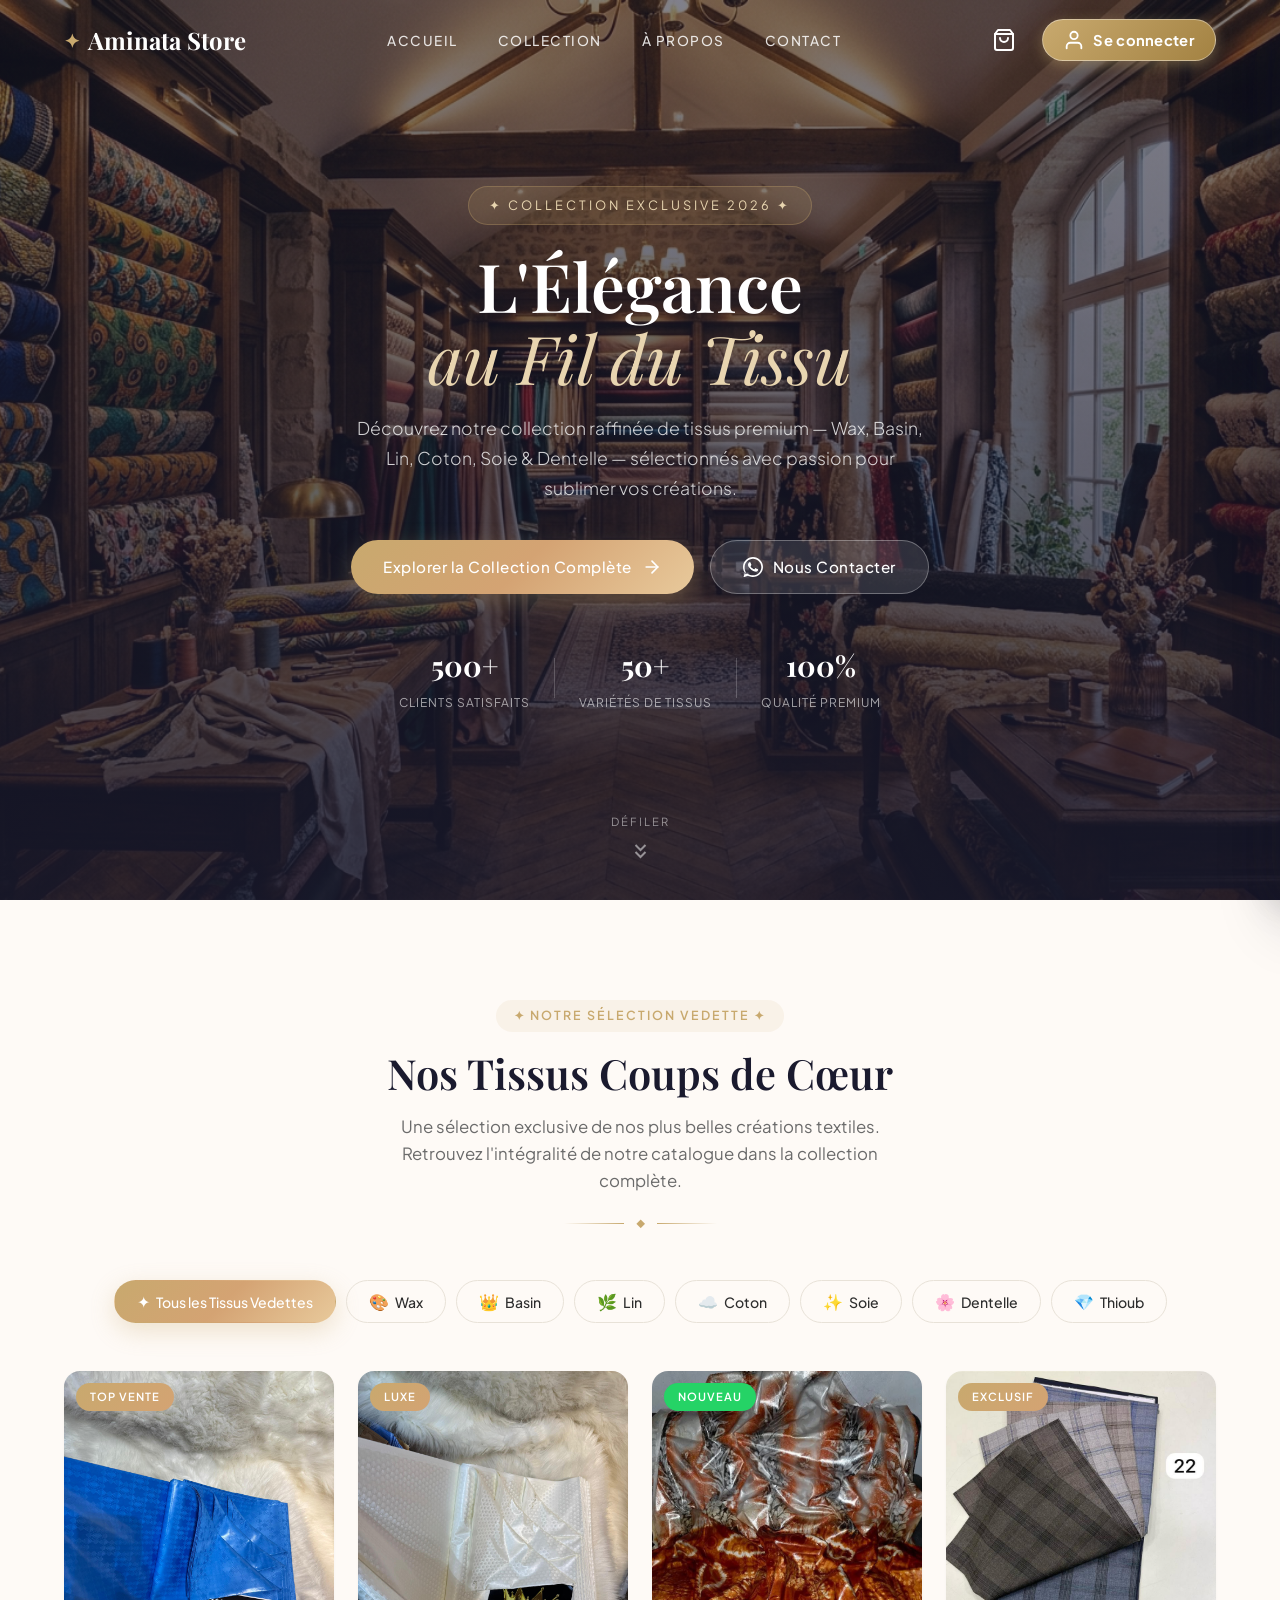
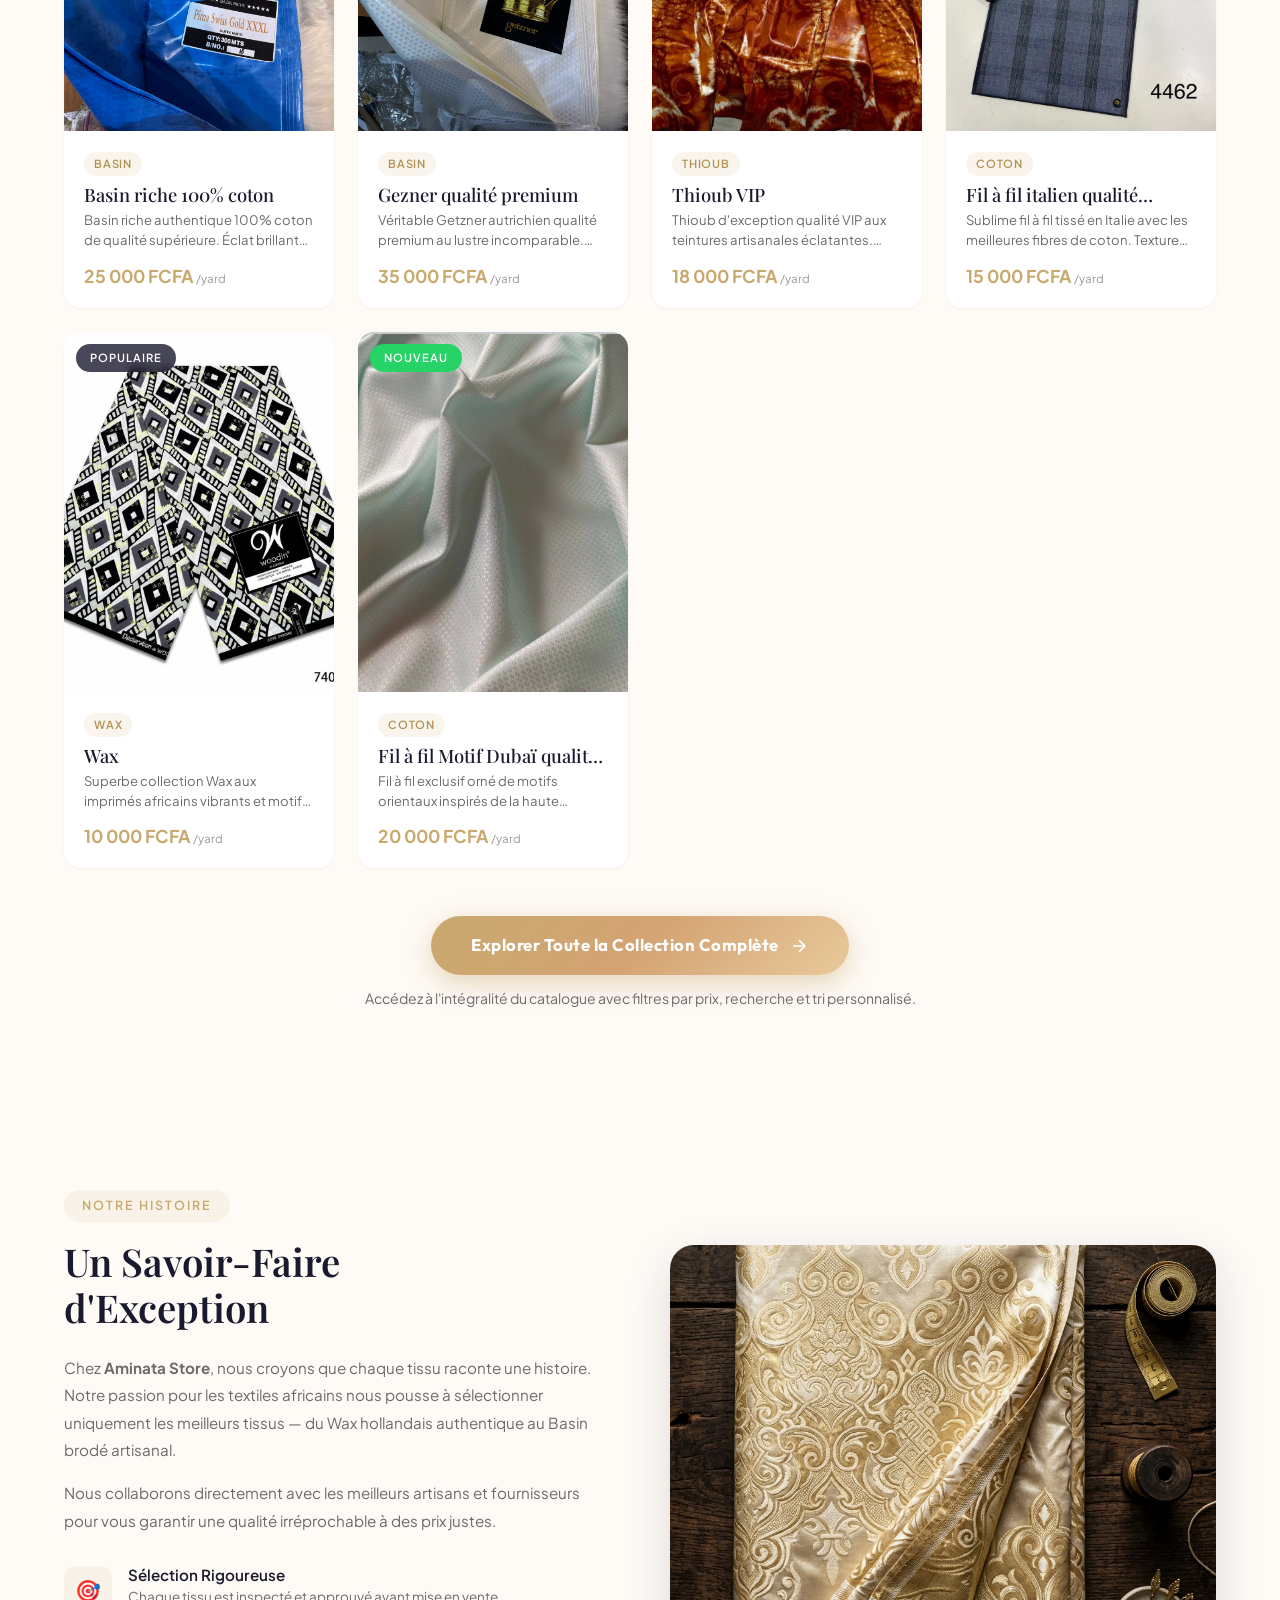
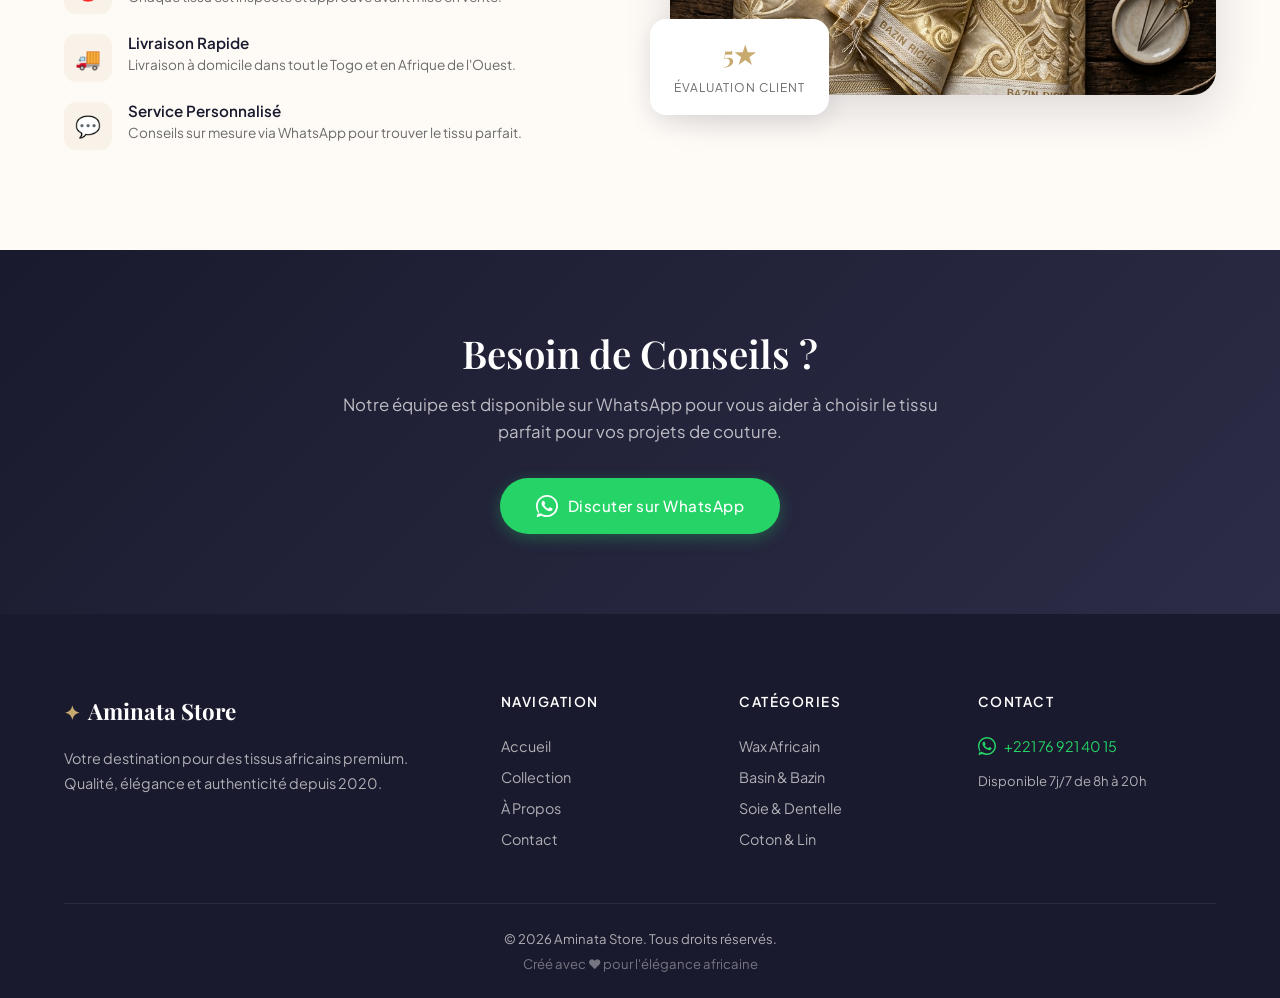
==== commit 9b42a605: "style: remove copy link buttons from storefront and quick view modal for cleaner UI" ====
--- a/index.html
+++ b/index.html
@@ -555,7 +555,6 @@
                     </svg>
                     <span>Ajouter au Panier</span>
                 </button>
-                <div id="quickViewCopyBtnContainer"></div>
             </div>
         </div>
     </div>
@@ -1258,7 +1257,7 @@
 
     <!-- ===== Supabase & JavaScript ===== -->
     <script src="https://cdn.jsdelivr.net/npm/@supabase/supabase-js@2"></script>
-    <script src="app.js?v=2.8"></script>
+    <script src="app.js?v=2.9"></script>
 </body>
 
 </html>
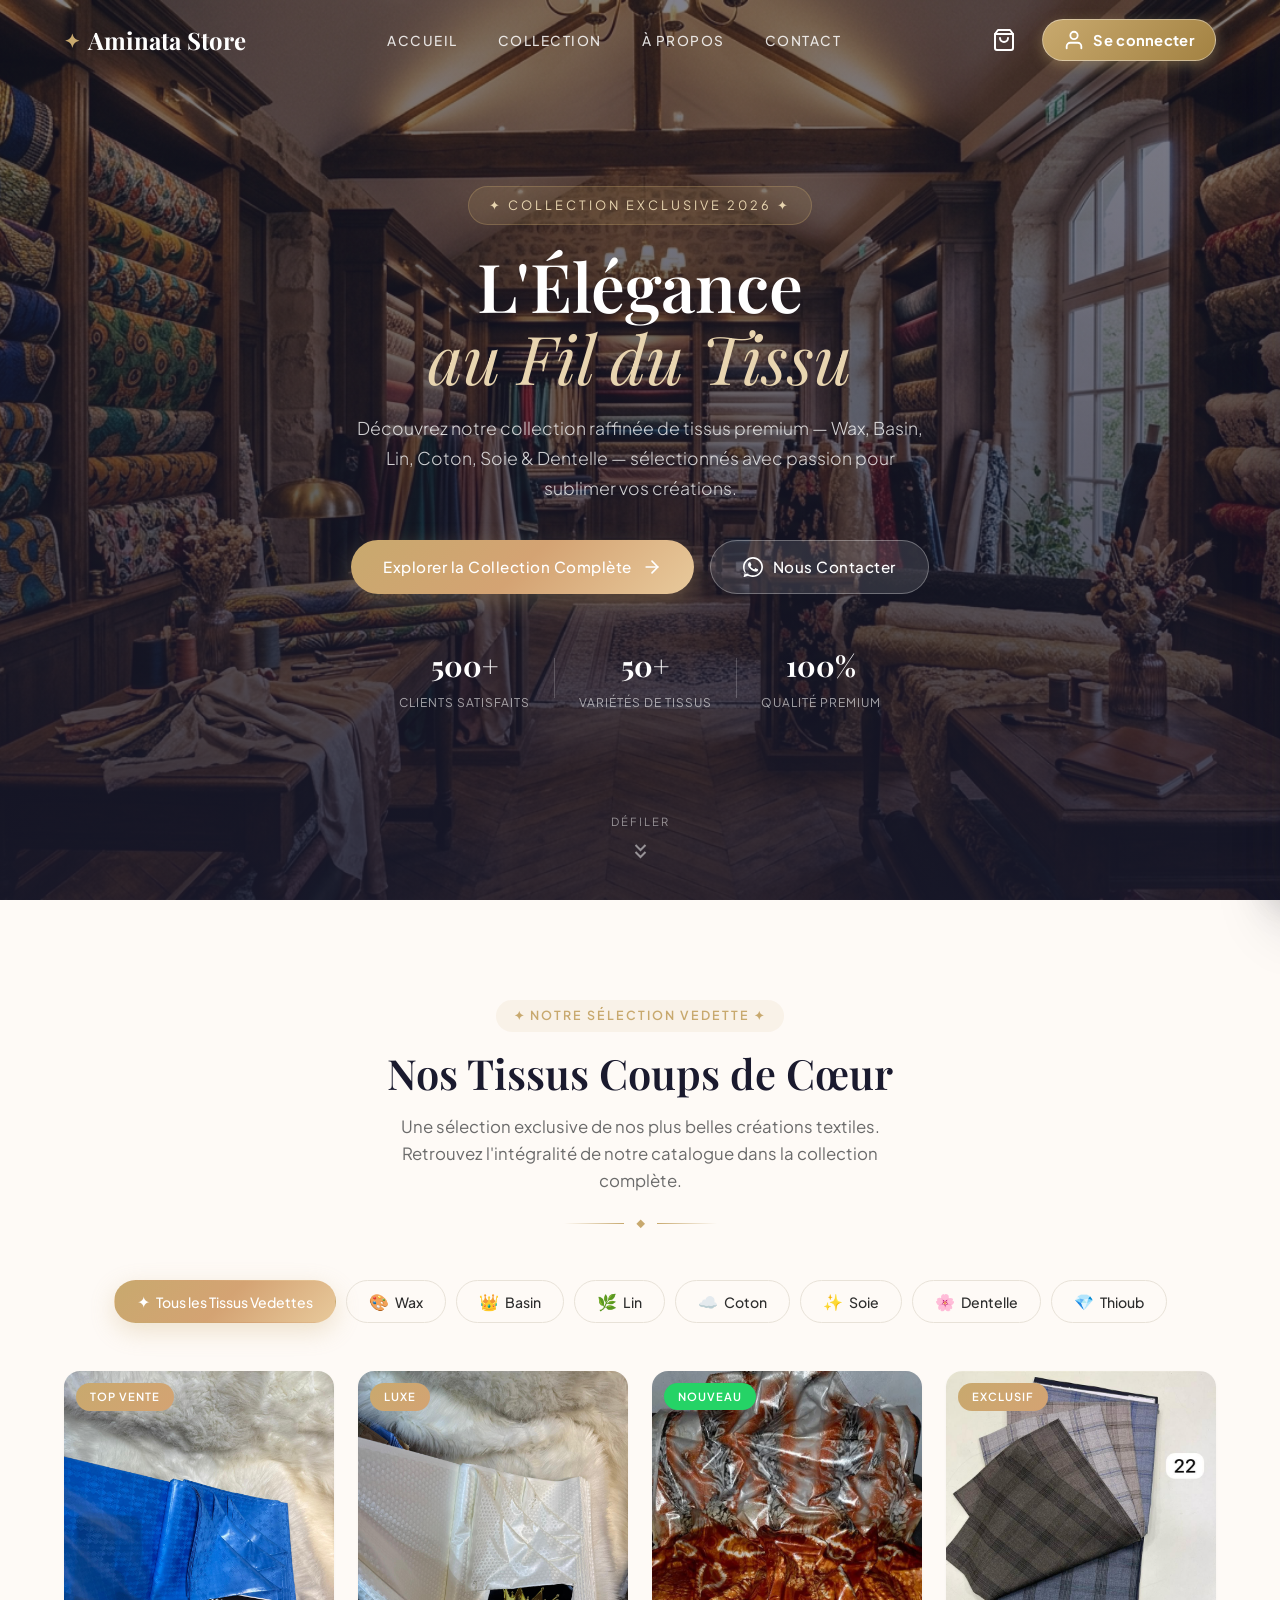
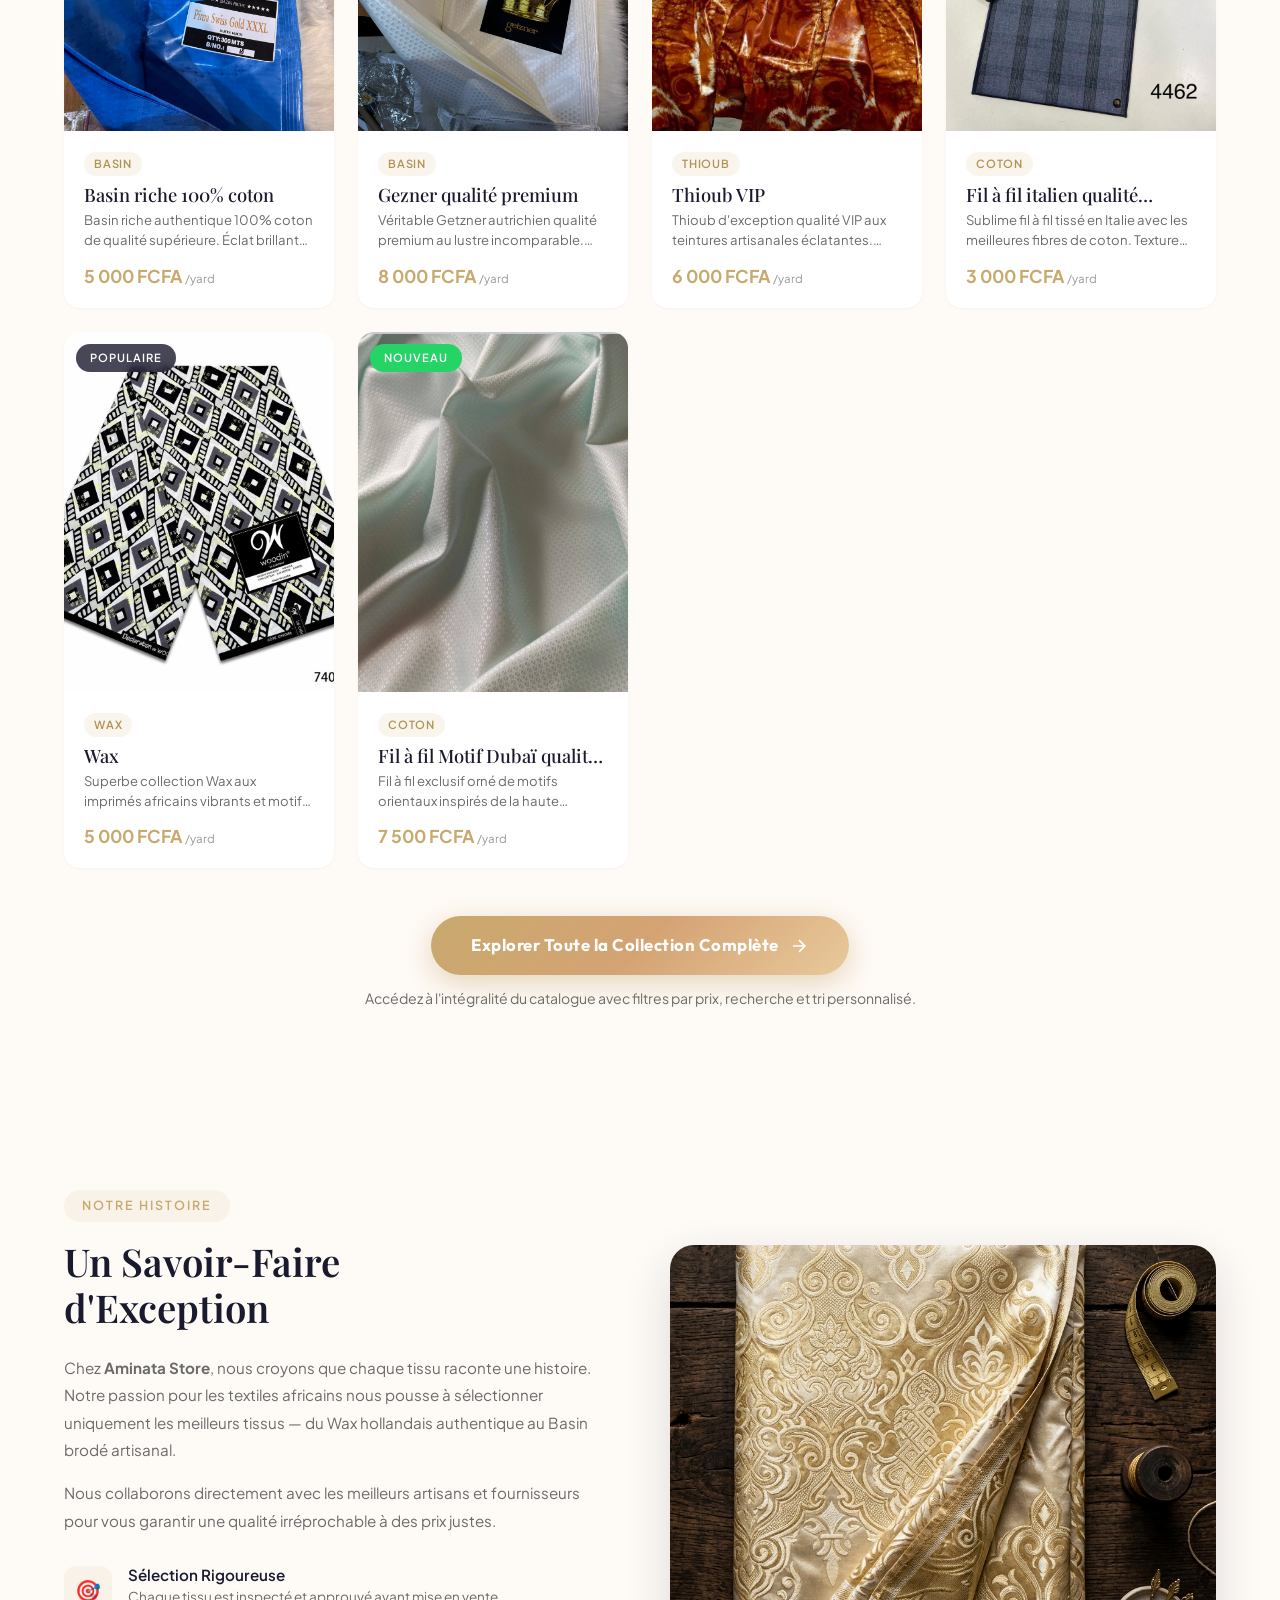
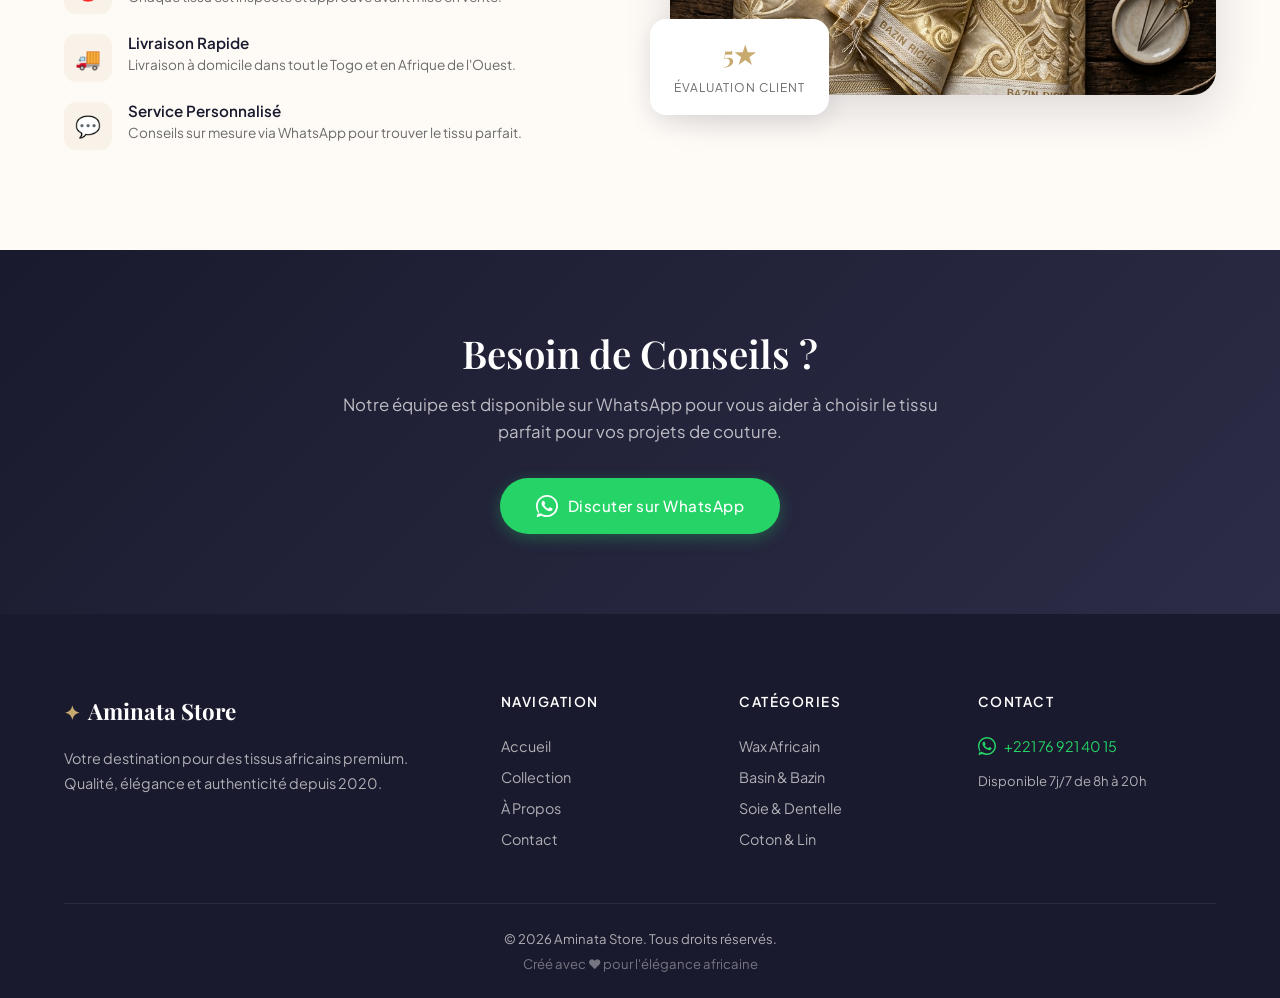
==== commit 68e03877: "fix: rename Basin 100% Coton folder to fix % URL breaking issue and update prices (Basin 100% coton:" ====
--- a/index.html
+++ b/index.html
@@ -8,8 +8,14 @@
         content="Aminata Store — Votre boutique en ligne de tissus africains premium. Wax, Basin, Lin, Coton, Soie, Dentelle et plus encore. Qualité exceptionnelle, livraison rapide.">
     <meta name="keywords"
         content="tissu, wax, basin, lin, coton, soie, dentelle, tissu africain, boutique tissu, pagne, bazin, ankara, aminata store">
-    <meta name="theme-color" content="#C8A96E">
     <title>Aminata Store — Tissus Premium & Élégance Africaine</title>
+
+    <!-- OpenGraph Social Sharing (WhatsApp & Facebook Previews) -->
+    <meta property="og:title" content="Aminata Store — Tissus Premium & Élégance Africaine">
+    <meta property="og:description" content="Wax, Basin Getzner, Lin, Coton, Soie, Dentelle et Thioub. Commandez vos tissus d'exception en ligne.">
+    <meta property="og:image" content="https://aminatastorewebsite.vercel.app/Produits/1-%20Basin%20riche%20100%25%20coton/Bleu.jpeg">
+    <meta property="og:url" content="https://aminatastorewebsite.vercel.app">
+    <meta property="og:type" content="website">
 
     <!-- Google Fonts -->
     <link rel="preconnect" href="https://fonts.googleapis.com">
@@ -496,7 +502,7 @@
                     <path
                         d="M12 0C5.373 0 0 5.373 0 12c0 2.625.846 5.059 2.284 7.034L.789 23.492a.5.5 0 00.611.611l4.458-1.495A11.952 11.952 0 0012 24c6.627 0 12-5.373 12-12S18.627 0 12 0zm0 22c-2.384 0-4.593-.693-6.46-1.886l-.452-.287-2.648.888.888-2.648-.287-.452A9.956 9.956 0 012 12C2 6.486 6.486 2 12 2s10 4.486 10 10-4.486 10-10 10z" />
                 </svg>
-                <span>Confirmer et Commander sur WhatsApp</span>
+                <span>Commander</span>
             </button>
         </form>
     </div>
@@ -504,13 +510,19 @@
     <!-- ===== PRODUCT QUICK VIEW MODAL ===== -->
     <div class="modal-overlay" id="quickViewOverlay"></div>
     <div class="quickview-modal" id="quickViewModal">
-        <button class="modal-close" id="quickViewClose" aria-label="Fermer">
-            <svg width="24" height="24" viewBox="0 0 24 24" fill="none" stroke="currentColor" stroke-width="2"
-                stroke-linecap="round" stroke-linejoin="round">
-                <line x1="18" y1="6" x2="6" y2="18"></line>
-                <line x1="6" y1="6" x2="18" y2="18"></line>
-            </svg>
-        </button>
+        <div class="quickview-modal-actions">
+            <button class="modal-expand-btn" id="quickViewExpand" onclick="toggleQuickViewExpand()" title="Agrandir en Fiche Produit Complète (Mode Plein Écran)">
+                <span class="expand-icon">⛶</span>
+                <span class="expand-text">Fiche Complète</span>
+            </button>
+            <button class="modal-close" id="quickViewClose" aria-label="Fermer">
+                <svg width="24" height="24" viewBox="0 0 24 24" fill="none" stroke="currentColor" stroke-width="2"
+                    stroke-linecap="round" stroke-linejoin="round">
+                    <line x1="18" y1="6" x2="6" y2="18"></line>
+                    <line x1="6" y1="6" x2="18" y2="18"></line>
+                </svg>
+            </button>
+        </div>
         <div class="quickview-content">
             <div class="quickview-media-section">
                 <!-- Main Zoomable Media Display -->
@@ -546,15 +558,24 @@
                         <button class="qty-btn" id="qvQtyPlus">+</button>
                     </div>
                 </div>
-                <button class="btn btn-primary btn-add-quickview" id="qvAddToCart">
-                    <svg width="20" height="20" viewBox="0 0 24 24" fill="none" stroke="currentColor" stroke-width="2"
-                        stroke-linecap="round" stroke-linejoin="round">
-                        <path d="M6 2L3 6v14a2 2 0 002 2h14a2 2 0 002-2V6l-3-4z"></path>
-                        <line x1="3" y1="6" x2="21" y2="6"></line>
-                        <path d="M16 10a4 4 0 01-8 0"></path>
-                    </svg>
-                    <span>Ajouter au Panier</span>
-                </button>
+                
+                <div class="qv-actions-stack">
+                    <button class="btn btn-primary btn-add-quickview" id="qvAddToCart">
+                        <svg width="20" height="20" viewBox="0 0 24 24" fill="none" stroke="currentColor" stroke-width="2"
+                            stroke-linecap="round" stroke-linejoin="round">
+                            <path d="M6 2L3 6v14a2 2 0 002 2h14a2 2 0 002-2V6l-3-4z"></path>
+                            <line x1="3" y1="6" x2="21" y2="6"></line>
+                            <path d="M16 10a4 4 0 01-8 0"></path>
+                        </svg>
+                        <span>Ajouter au Panier</span>
+                    </button>
+                    <button type="button" class="btn-whatsapp-direct-qv" id="qvDirectWhatsApp">
+                        💬 Commander
+                    </button>
+                </div>
+
+                <!-- Extended Sales Pitch for Full Page Mode -->
+                <div id="qvPitchContainer" style="display:none;"></div>
             </div>
         </div>
     </div>
@@ -1257,7 +1278,7 @@
 
     <!-- ===== Supabase & JavaScript ===== -->
     <script src="https://cdn.jsdelivr.net/npm/@supabase/supabase-js@2"></script>
-    <script src="app.js?v=2.9"></script>
+    <script src="app.js?v=3.4"></script>
 </body>
 
 </html>
--- a/styles.css
+++ b/styles.css
@@ -4381,6 +4381,222 @@
   opacity: 0.9;
 }
 
-
-
-
+/* ══════════════════════════════════════════════
+   QUICK VIEW EXPAND & FULL PAGE MODE STYLES
+   ══════════════════════════════════════════════ */
+.quickview-modal-actions {
+  position: absolute;
+  top: 16px;
+  right: 16px;
+  display: flex;
+  align-items: center;
+  gap: 10px;
+  z-index: 20;
+}
+
+.modal-expand-btn {
+  background: var(--color-surface);
+  border: 1px solid var(--color-border);
+  color: var(--color-dark);
+  padding: 6px 14px;
+  border-radius: 20px;
+  font-size: 0.82rem;
+  font-weight: 700;
+  cursor: pointer;
+  display: inline-flex;
+  align-items: center;
+  gap: 6px;
+  transition: all 0.2s ease;
+  box-shadow: 0 2px 8px rgba(0, 0, 0, 0.08);
+}
+
+.modal-expand-btn:hover {
+  background: var(--color-primary);
+  color: #fff;
+  border-color: var(--color-primary);
+  transform: scale(1.04);
+}
+
+/* Full Page Mode */
+.quickview-modal.full-page-mode {
+  width: 96vw !important;
+  max-width: 1240px !important;
+  max-height: 94vh !important;
+  border-radius: var(--radius-xl) !important;
+  box-shadow: 0 25px 60px rgba(0, 0, 0, 0.35) !important;
+  padding: 40px !important;
+  overflow-y: auto !important;
+}
+
+.quickview-modal.full-page-mode .quickview-content {
+  grid-template-columns: 1.15fr 1fr;
+  gap: 40px;
+  align-items: start;
+}
+
+@media (max-width: 992px) {
+  .quickview-modal.full-page-mode {
+    width: 98vw !important;
+    padding: 24px 16px !important;
+  }
+  .quickview-modal.full-page-mode .quickview-content {
+    grid-template-columns: 1fr;
+    gap: 24px;
+  }
+}
+
+.expanded-pitch-container {
+  margin-top: 24px;
+  padding-top: 24px;
+  border-top: 1px dashed var(--color-border);
+  animation: fadeIn 0.35s ease;
+}
+
+.pitch-badge-banner {
+  background: linear-gradient(135deg, rgba(200, 169, 110, 0.15), rgba(79, 70, 229, 0.1));
+  color: var(--color-primary-dark);
+  padding: 10px 16px;
+  border-radius: var(--radius-md);
+  font-weight: 800;
+  font-size: 0.85rem;
+  margin-bottom: 16px;
+  display: flex;
+  align-items: center;
+  gap: 8px;
+  border-left: 4px solid var(--color-primary);
+}
+
+.pitch-heading {
+  font-family: var(--font-display);
+  font-size: 1.15rem;
+  font-weight: 700;
+  color: var(--color-dark);
+  margin-bottom: 16px;
+}
+
+.pitch-grid {
+  display: grid;
+  grid-template-columns: repeat(auto-fit, minmax(200px, 1fr));
+  gap: 14px;
+  margin-bottom: 20px;
+}
+
+.pitch-card {
+  background: rgba(248, 245, 240, 0.75);
+  padding: 14px;
+  border-radius: var(--radius-md);
+  border: 1px solid rgba(200, 169, 110, 0.25);
+  transition: all 0.2s ease;
+}
+
+.pitch-card:hover {
+  transform: translateY(-2px);
+  background: #ffffff;
+  box-shadow: 0 4px 14px rgba(0,0,0,0.06);
+}
+
+.pitch-icon {
+  font-size: 1.5rem;
+  margin-bottom: 6px;
+}
+
+.pitch-card h5 {
+  margin: 0 0 4px 0;
+  font-size: 0.92rem;
+  font-weight: 700;
+  color: var(--color-dark);
+}
+
+.pitch-card p {
+  margin: 0;
+  font-size: 0.82rem;
+  color: var(--color-muted);
+  line-height: 1.45;
+}
+
+.pitch-guarantee-box {
+  display: flex;
+  align-items: flex-start;
+  gap: 12px;
+  background: #f0fdf4;
+  border: 1px solid #bbf7d0;
+  padding: 12px 16px;
+  border-radius: var(--radius-md);
+  color: #166534;
+  font-size: 0.83rem;
+  line-height: 1.4;
+}
+
+.pitch-guarantee-box strong {
+  display: block;
+  font-size: 0.88rem;
+  margin-bottom: 2px;
+}
+
+.pitch-guarantee-box p {
+  margin: 0;
+}
+
+.pitch-guarantee-box .guarantee-icon {
+  font-size: 1.4rem;
+}
+
+/* Quick View Actions Grid (Side-by-side buttons) */
+.qv-actions-stack {
+  display: grid !important;
+  grid-template-columns: 1fr 1fr !important;
+  gap: 10px !important;
+  margin-top: 18px !important;
+  width: 100% !important;
+  align-items: center !important;
+}
+
+.qv-actions-stack .btn-add-quickview,
+.qv-actions-stack .btn-whatsapp-direct-qv {
+  margin-top: 0 !important;
+  width: 100% !important;
+  height: 48px !important;
+  padding: 0 14px !important;
+  font-size: 0.88rem !important;
+  font-weight: 700 !important;
+  display: flex !important;
+  align-items: center !important;
+  justify-content: center !important;
+  gap: 6px !important;
+  border-radius: var(--radius-xl) !important;
+  white-space: nowrap !important;
+  box-sizing: border-box !important;
+}
+
+/* WhatsApp Direct Order Button in Quick View */
+.btn-whatsapp-direct-qv {
+  background: linear-gradient(135deg, #25d366, #128c7e);
+  color: white;
+  border: none;
+  cursor: pointer;
+  transition: all 0.2s ease;
+  box-shadow: 0 4px 12px rgba(37, 211, 102, 0.25);
+}
+
+.btn-whatsapp-direct-qv:hover {
+  background: linear-gradient(135deg, #128c7e, #075e54);
+  transform: translateY(-2px);
+  box-shadow: 0 6px 16px rgba(37, 211, 102, 0.35);
+}
+
+@media (max-width: 480px) {
+  .qv-actions-stack {
+    grid-template-columns: 1fr 1fr !important;
+    gap: 8px !important;
+  }
+  .qv-actions-stack .btn-add-quickview,
+  .qv-actions-stack .btn-whatsapp-direct-qv {
+    font-size: 0.8rem !important;
+    padding: 0 8px !important;
+    height: 44px !important;
+  }
+}
+
+
+
+
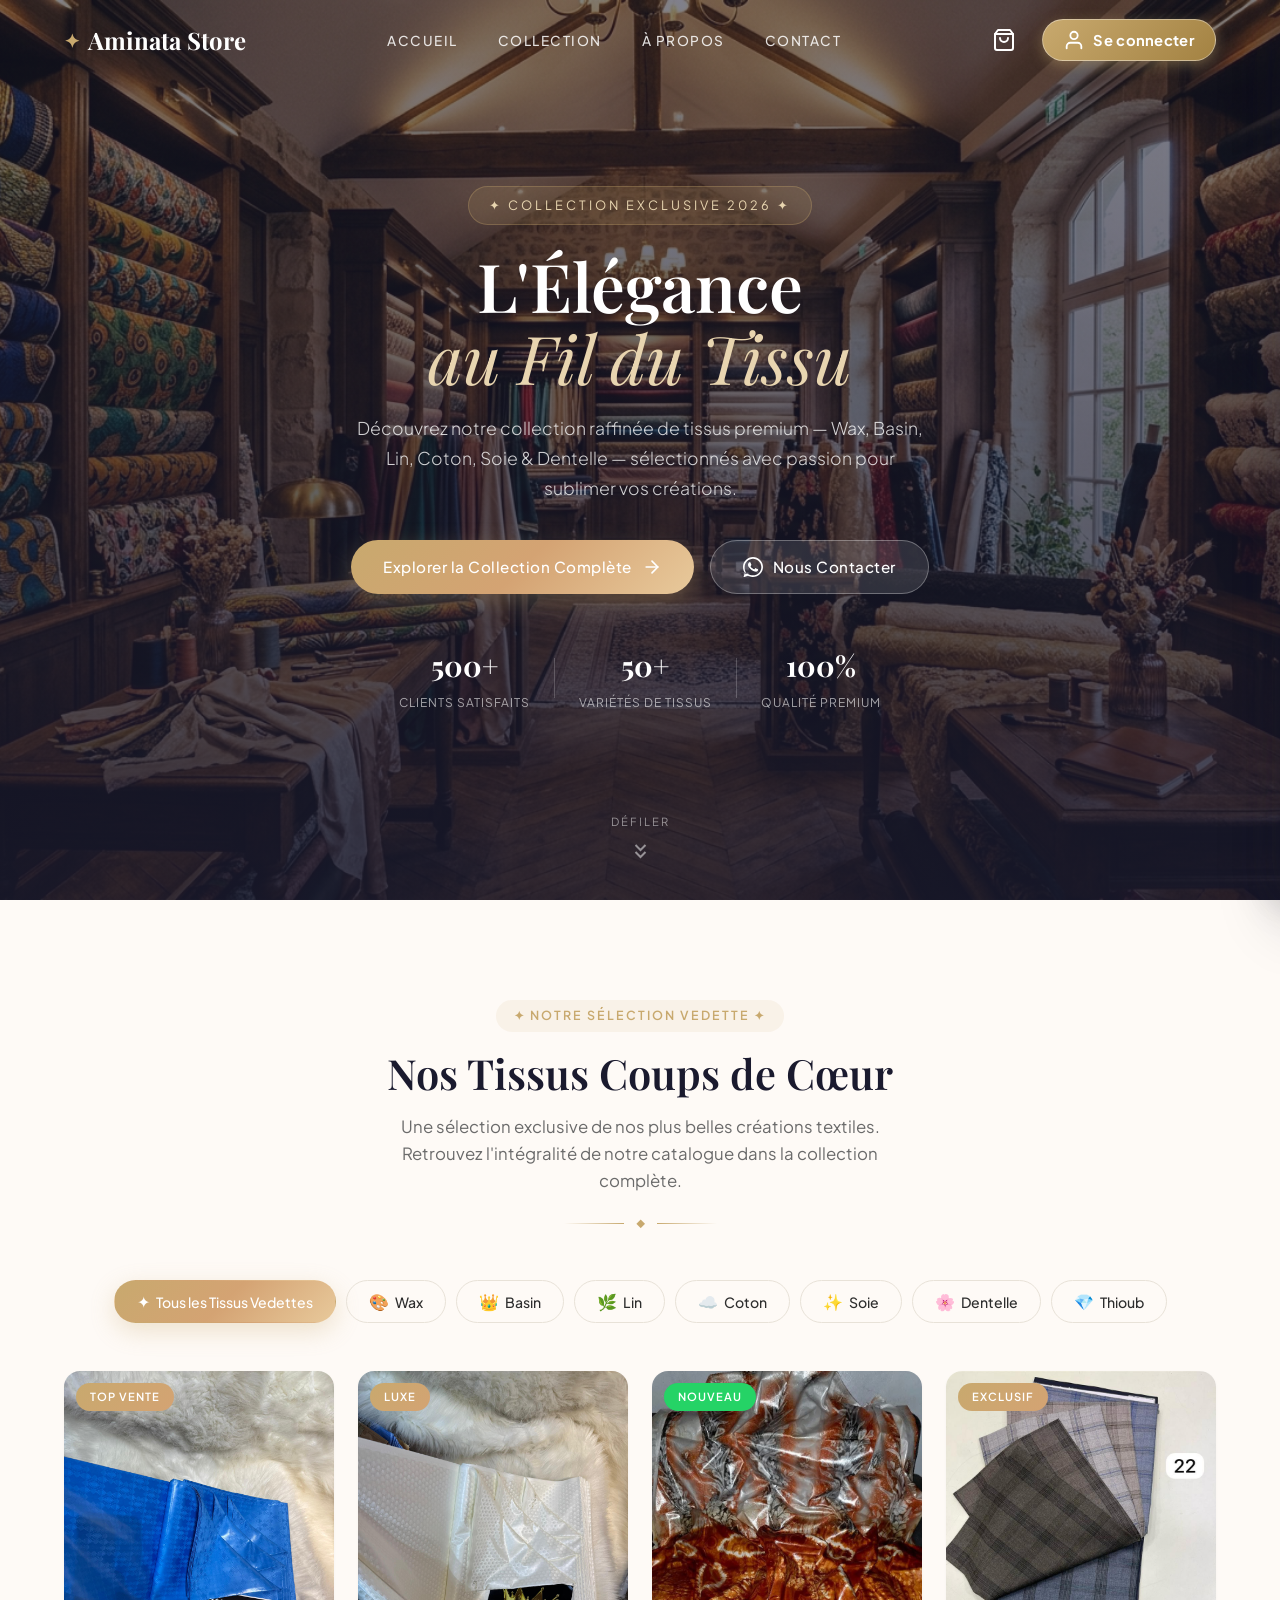
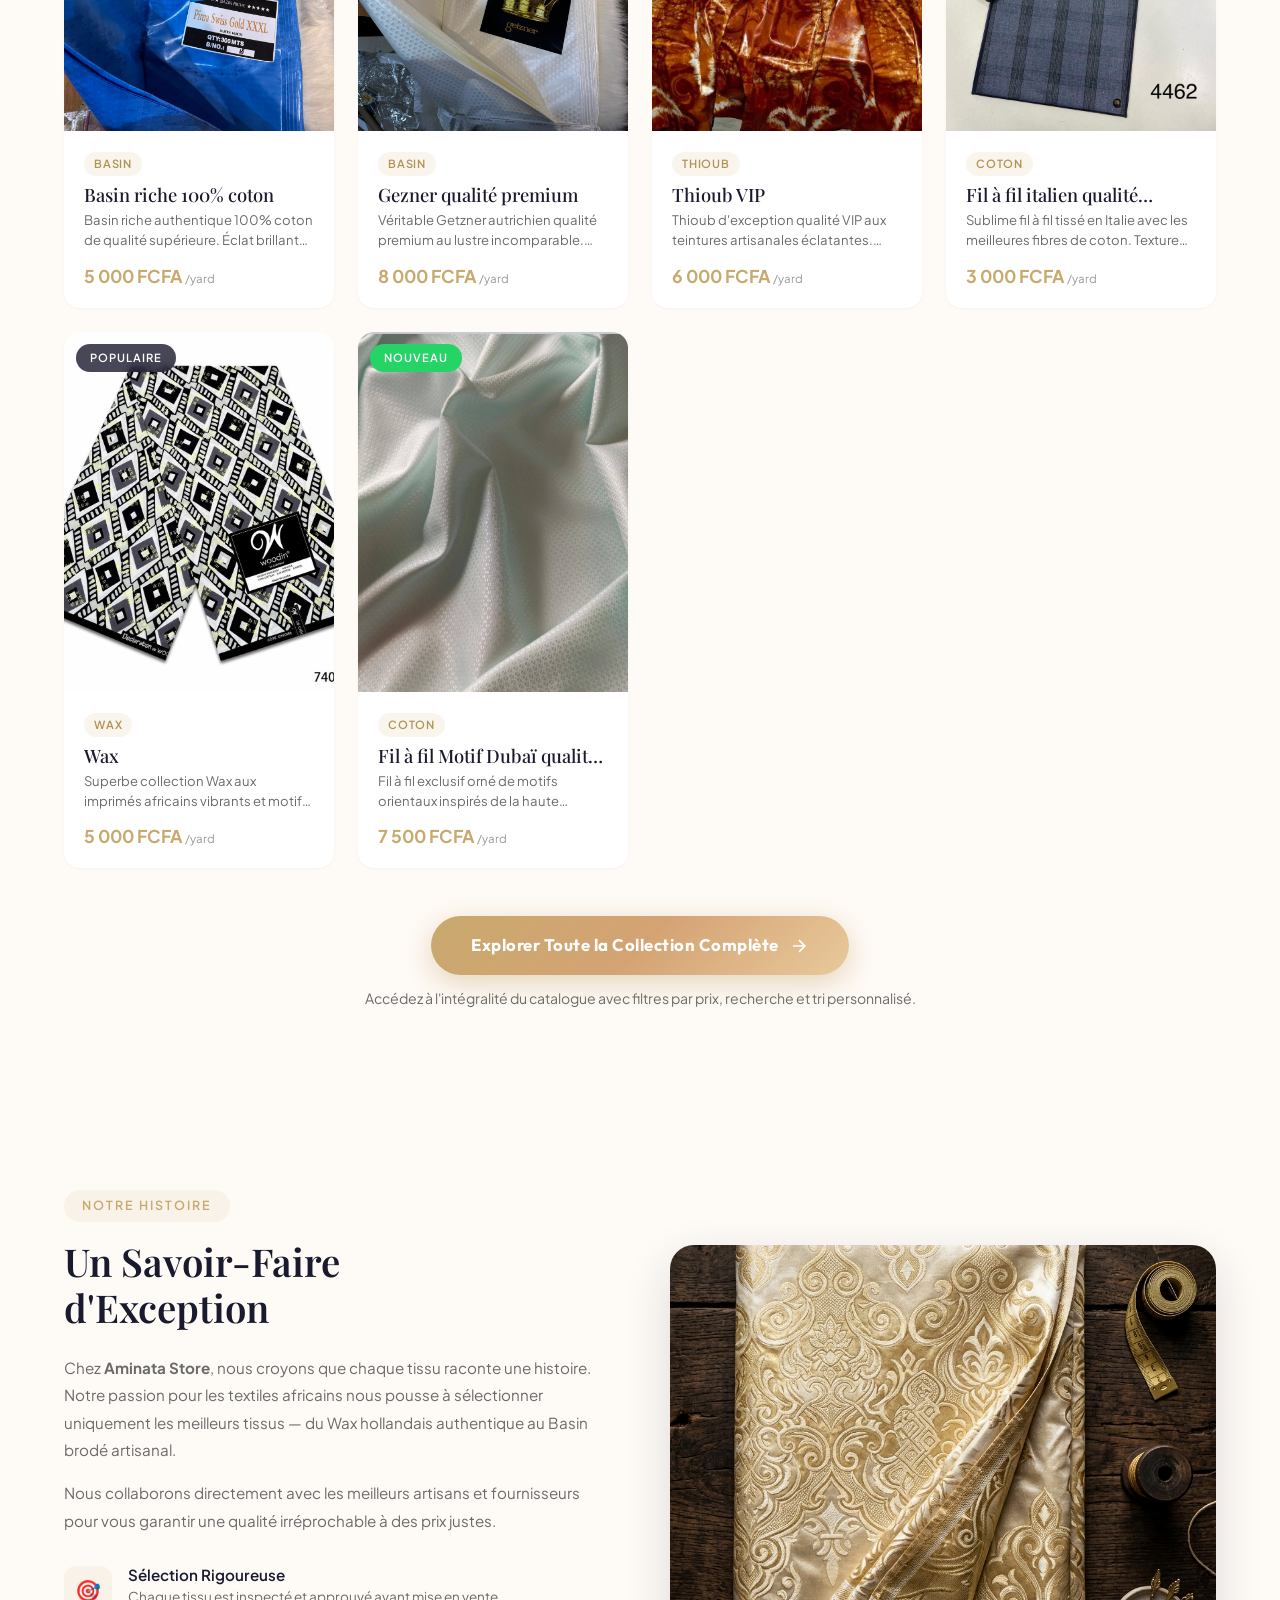
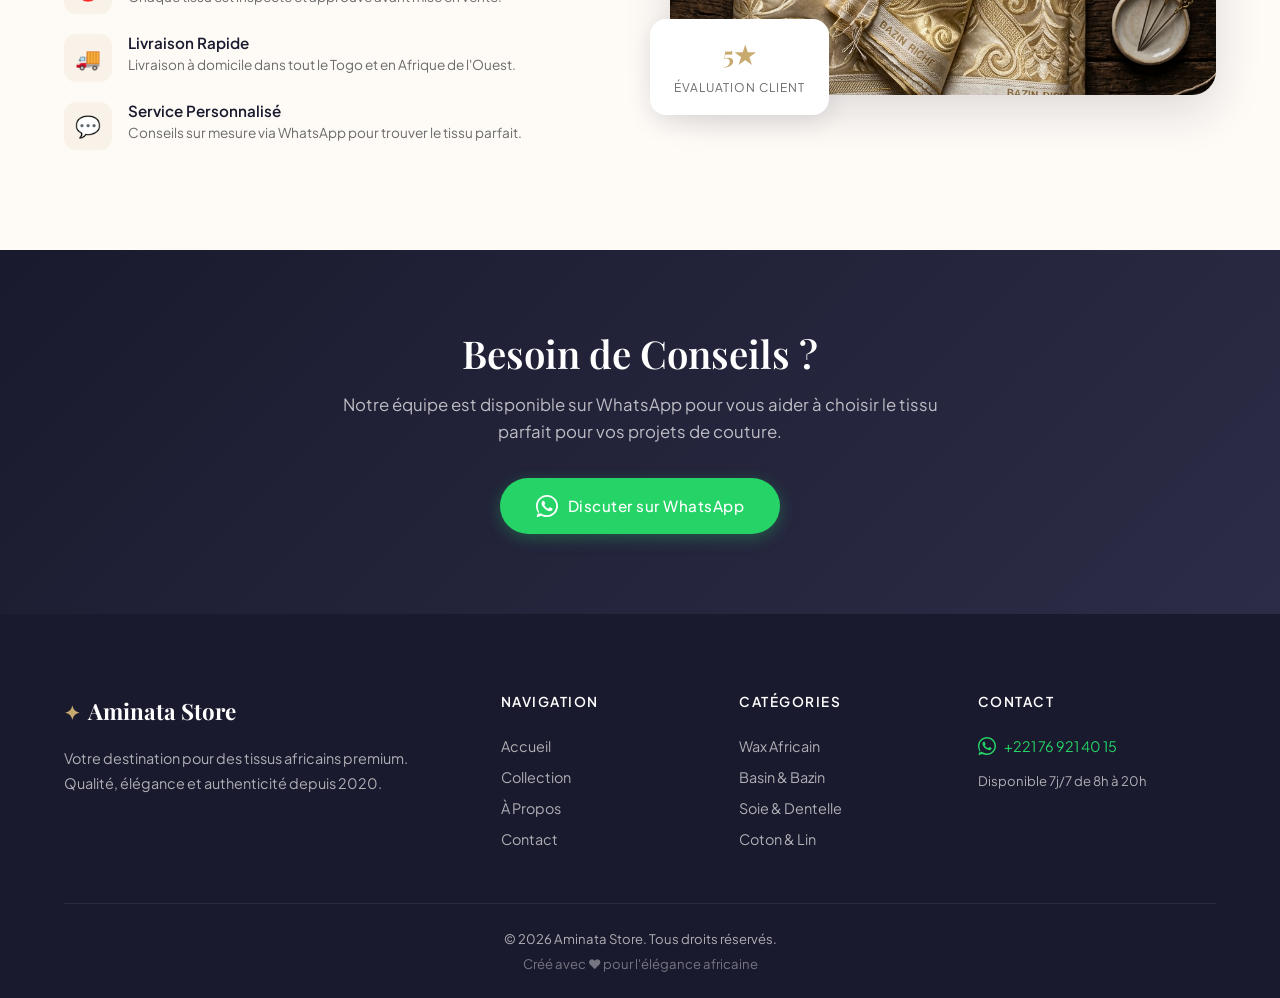
==== commit 5d797117: "fix: force refresh catalog revision v3.5 to guarantee new prices and fixed image paths override brow" ====
--- a/index.html
+++ b/index.html
@@ -1278,7 +1278,7 @@
 
     <!-- ===== Supabase & JavaScript ===== -->
     <script src="https://cdn.jsdelivr.net/npm/@supabase/supabase-js@2"></script>
-    <script src="app.js?v=3.4"></script>
+    <script src="app.js?v=3.5"></script>
 </body>
 
 </html>
